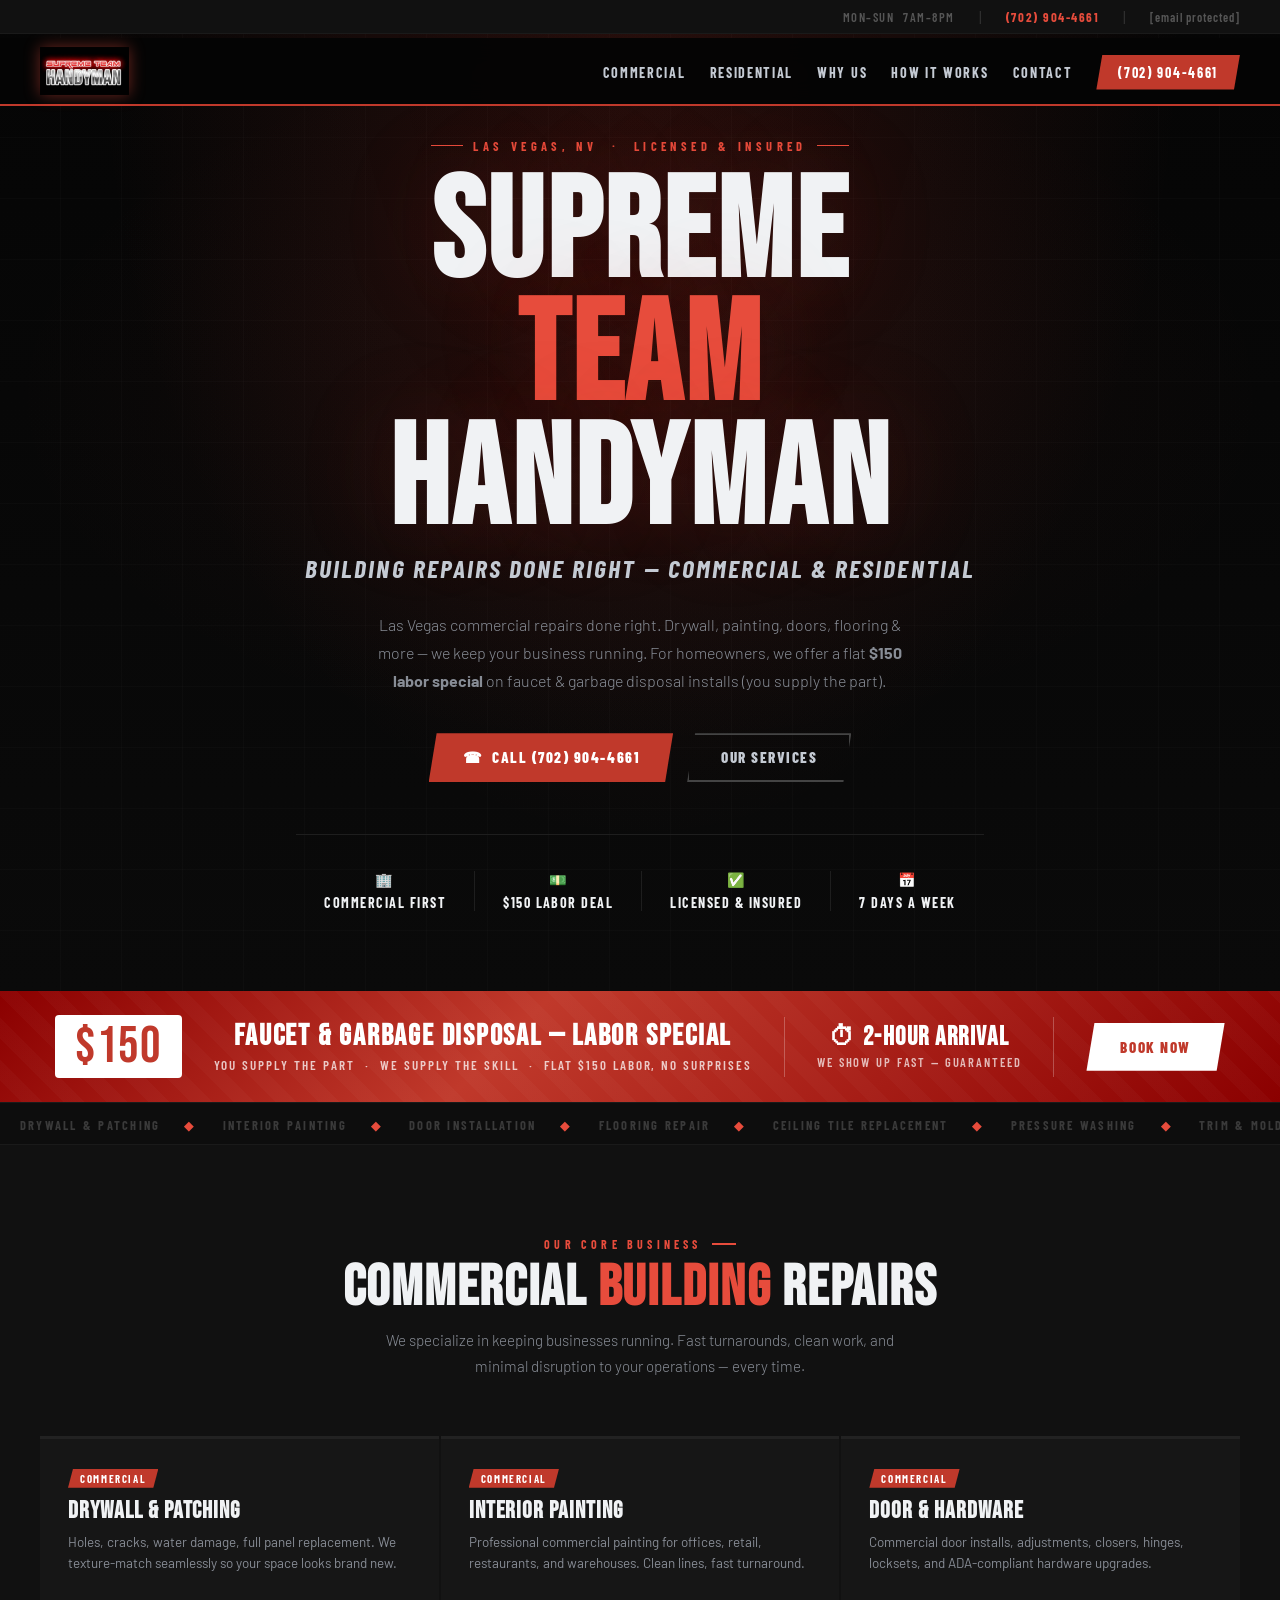
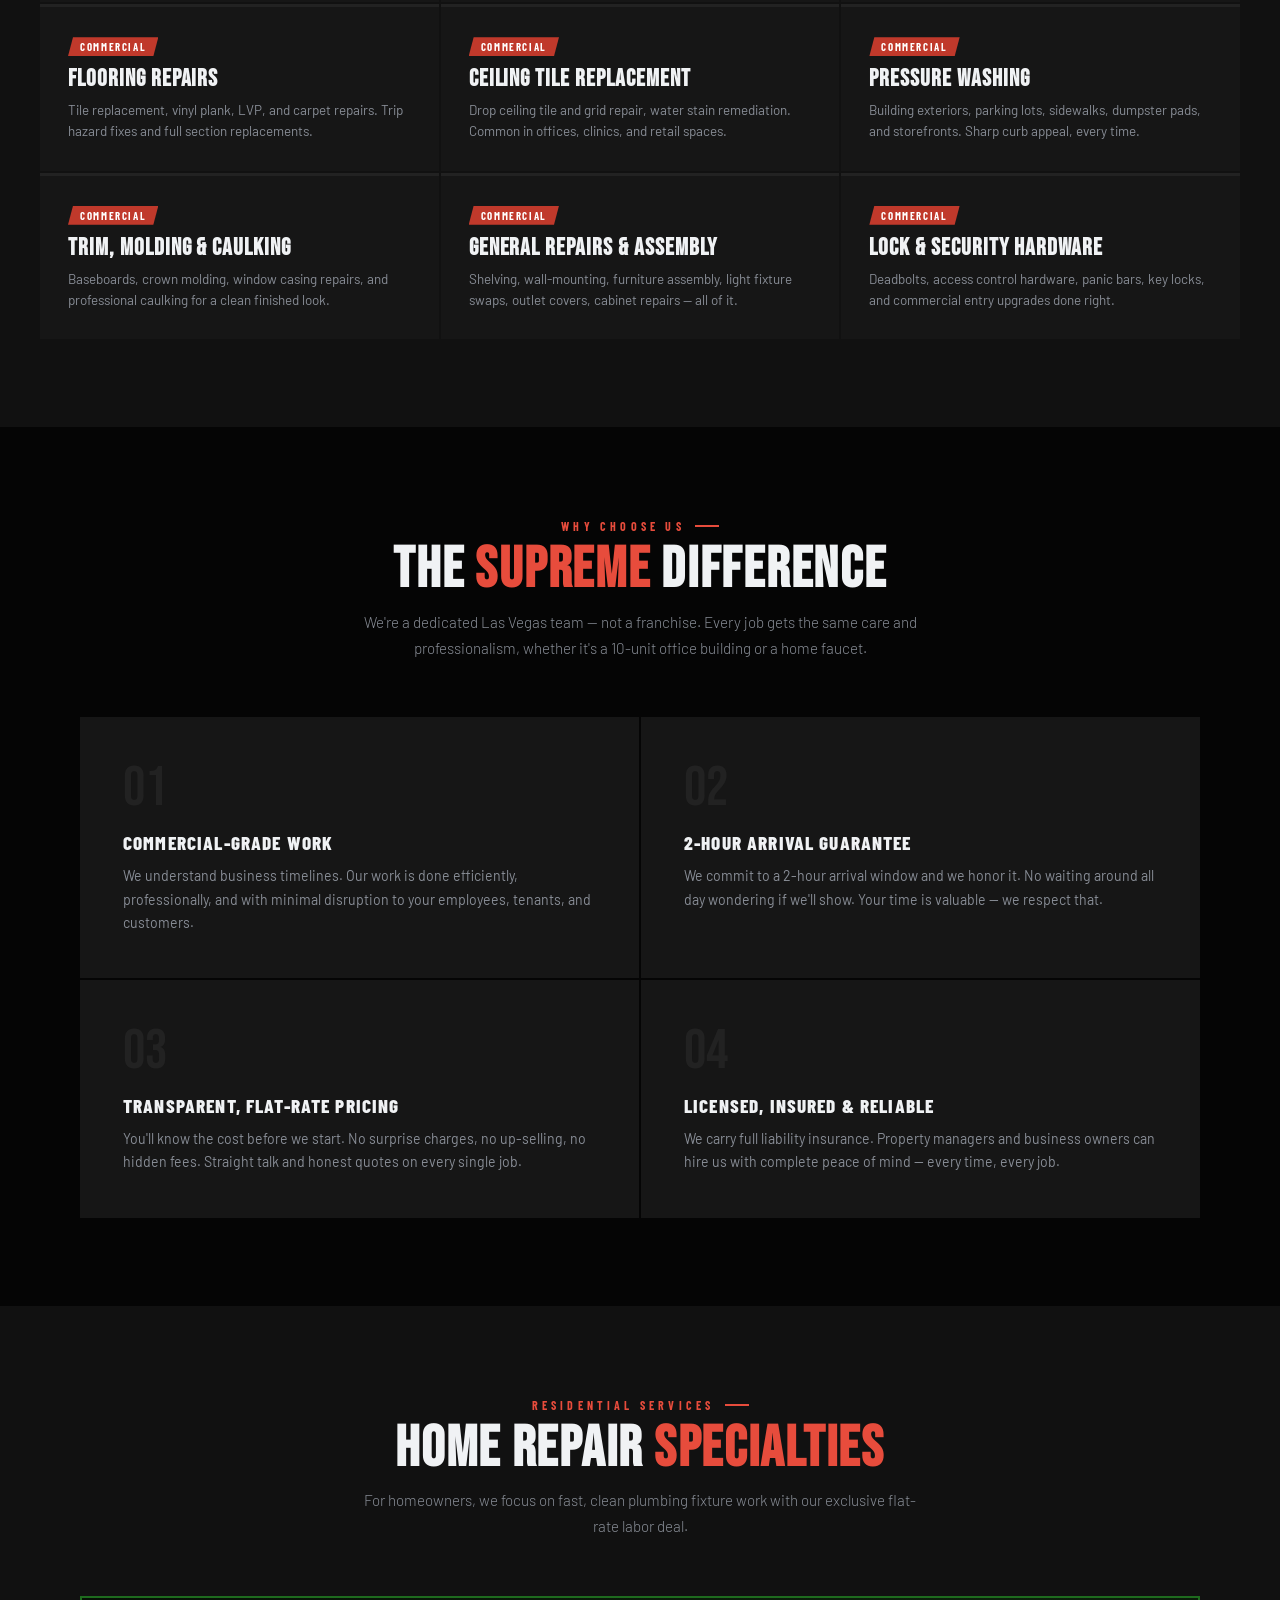
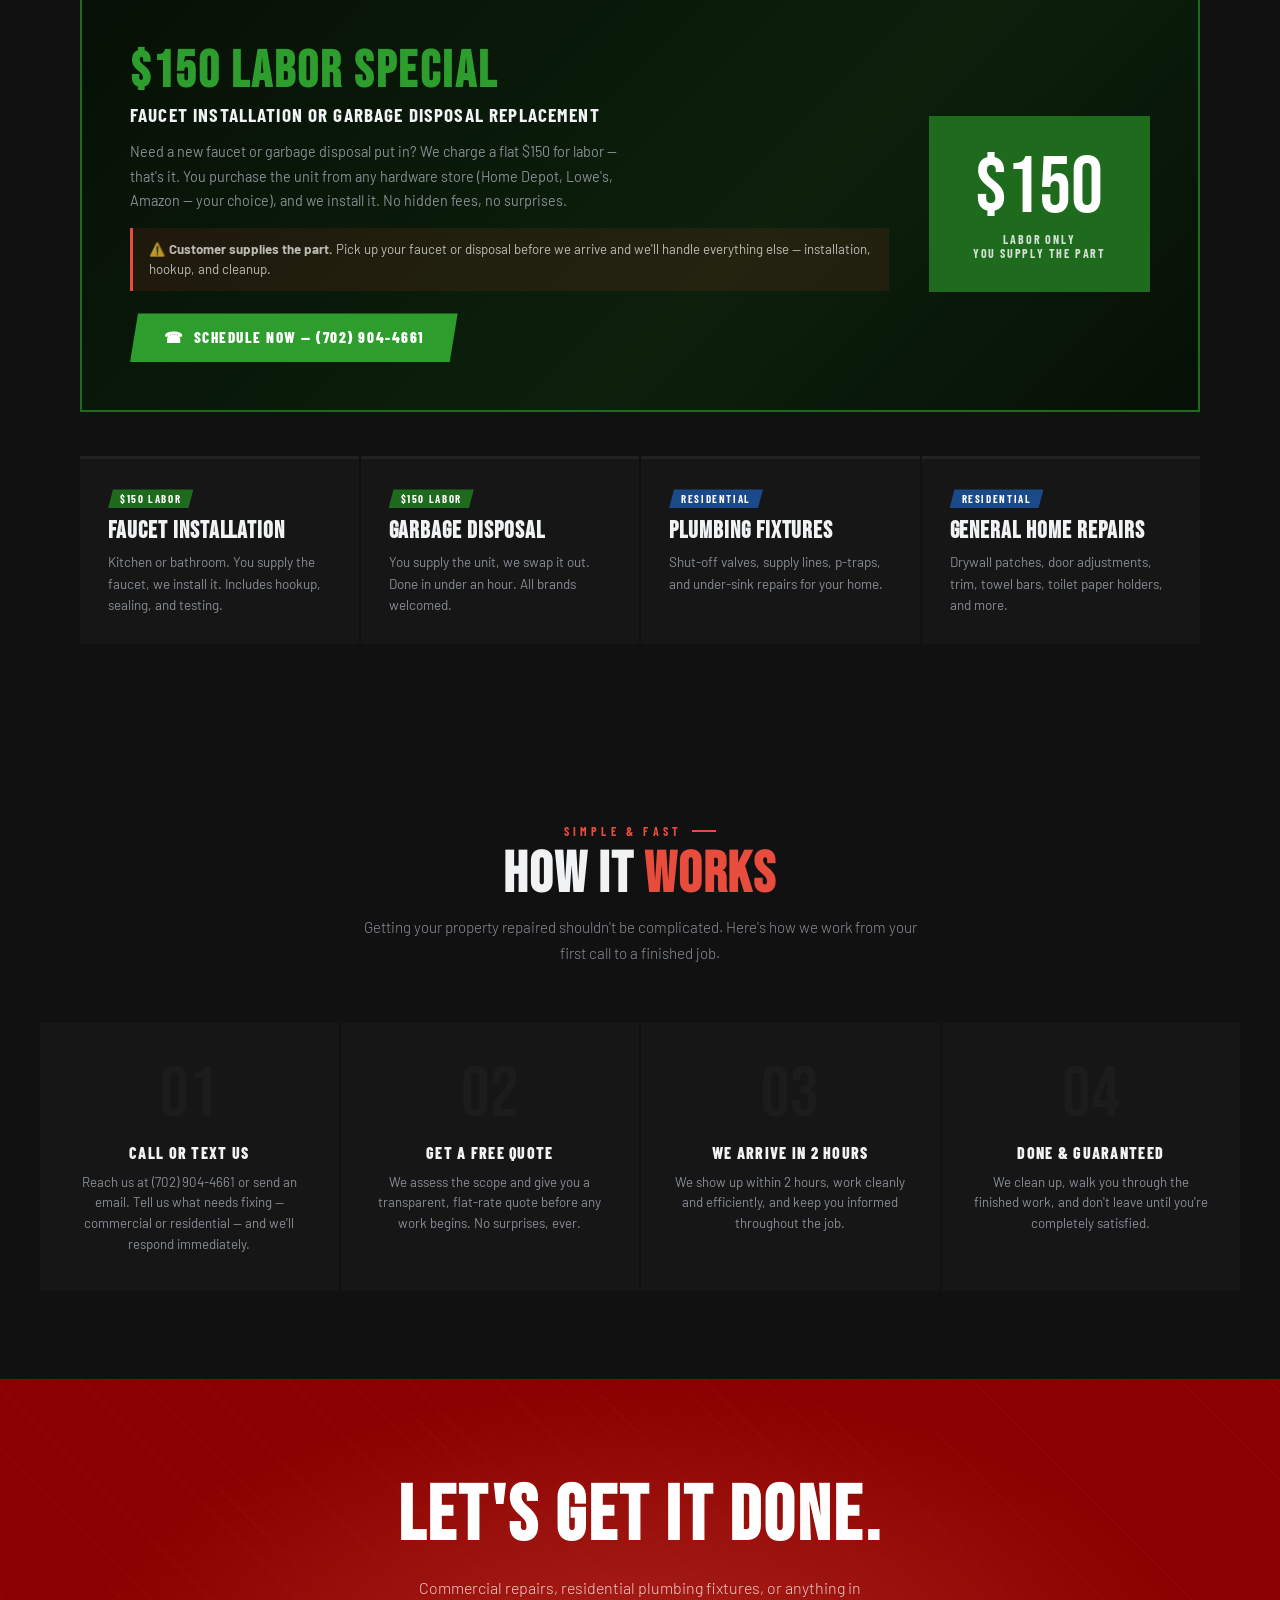
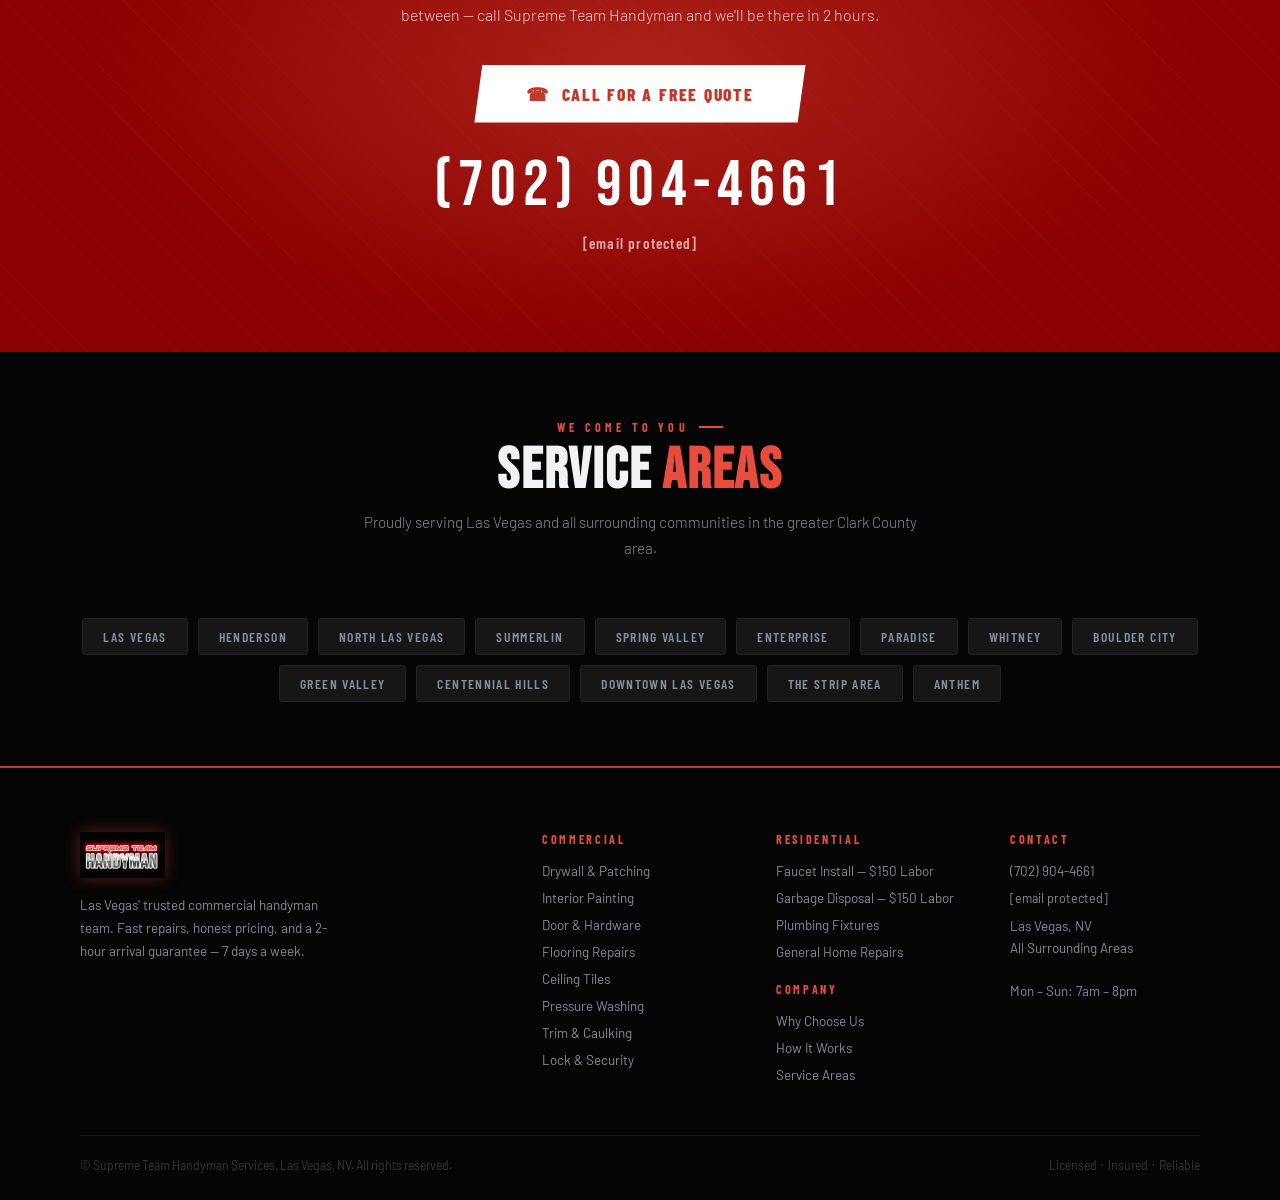
==== index.html @ 13729019 "Update index.html" ====
<!DOCTYPE html>
<html lang="en">
<head>
<meta charset="UTF-8">
<meta name="viewport" content="width=device-width, initial-scale=1.0">
<title>Supreme Team Handyman Services | Las Vegas Commercial & Residential Repairs</title>
<meta name="description" content="Supreme Team Handyman Services — Las Vegas commercial handyman specialists. Drywall, painting, doors, flooring & more. Faucet & garbage disposal installs just $150 labor. 2-hour arrival. Call (702) 904-4661.">
<meta name="keywords" content="handyman Las Vegas, commercial handyman Las Vegas, building repairs Las Vegas, drywall repair Las Vegas, faucet installation Las Vegas, garbage disposal Las Vegas, painting Las Vegas, door repair Las Vegas, handyman Henderson NV, handyman North Las Vegas, commercial property maintenance Las Vegas, office building repairs Las Vegas">
<meta name="author" content="Supreme Team Handyman Services">
<meta name="robots" content="index, follow">
<meta name="geo.region" content="US-NV">
<meta name="geo.placename" content="Las Vegas, Nevada">
<meta name="theme-color" content="#c0392b">
<link rel="canonical" href="https://www.supremeteamhandymanservices.com/">
<link rel="icon" type="image/svg+xml" href="data:image/svg+xml,%3Csvg xmlns='http://www.w3.org/2000/svg' viewBox='0 0 64 64'%3E%3Crect width='64' height='64' rx='10' fill='%23c0392b'/%3E%3Ctext x='32' y='44' font-family='Arial Black' font-weight='900' font-size='32' fill='white' text-anchor='middle'%3EST%3C/text%3E%3C/svg%3E">
<link rel="apple-touch-icon" href="data:image/svg+xml,%3Csvg xmlns='http://www.w3.org/2000/svg' viewBox='0 0 64 64'%3E%3Crect width='64' height='64' rx='10' fill='%23c0392b'/%3E%3Ctext x='32' y='44' font-family='Arial Black' font-weight='900' font-size='32' fill='white' text-anchor='middle'%3EST%3C/text%3E%3C/svg%3E">
<meta property="og:type" content="business.business">
<meta property="og:title" content="Supreme Team Handyman Services — Las Vegas, NV">
<meta property="og:description" content="Las Vegas commercial handyman specialists. Drywall, painting, doors, flooring & more. Faucet & disposal installs $150 labor. 2-hour arrival. (702) 904-4661.">
<meta property="og:locale" content="en_US">
<meta property="og:image" content="https://images.unsplash.com/photo-1504307651254-35680f356dfd?w=1200&q=80">
<script type="application/ld+json">
{"@context":"https://schema.org","@type":"HomeAndConstructionBusiness","name":"Supreme Team Handyman Services","telephone":"(702) 904-4661","email":"supremeteamhandymanservices@gmail.com","address":{"@type":"PostalAddress","addressLocality":"Las Vegas","addressRegion":"NV","addressCountry":"US"},"areaServed":["Las Vegas","Henderson","North Las Vegas","Summerlin","Boulder City","Spring Valley","Enterprise","Paradise"],"priceRange":"$$","description":"Supreme Team Handyman Services provides commercial and residential repairs in Las Vegas, NV. Specializing in commercial building maintenance, drywall, painting, flooring, door installation, and residential faucet and garbage disposal labor.","openingHours":"Mo-Su 07:00-20:00","hasOfferCatalog":{"@type":"OfferCatalog","name":"Handyman Services","itemListElement":[{"@type":"Offer","itemOffered":{"@type":"Service","name":"Commercial Drywall Repair & Patching"}},{"@type":"Offer","itemOffered":{"@type":"Service","name":"Interior & Exterior Painting"}},{"@type":"Offer","itemOffered":{"@type":"Service","name":"Commercial Door Installation & Repair"}},{"@type":"Offer","itemOffered":{"@type":"Service","name":"Commercial Flooring Repair"}},{"@type":"Offer","itemOffered":{"@type":"Service","name":"Ceiling Tile Replacement"}},{"@type":"Offer","itemOffered":{"@type":"Service","name":"Pressure Washing"}},{"@type":"Offer","itemOffered":{"@type":"Service","name":"Faucet Installation — $150 Labor, Customer Supplies Part"}},{"@type":"Offer","itemOffered":{"@type":"Service","name":"Garbage Disposal Replacement — $150 Labor, Customer Supplies Unit"}}]}}
</script>
<link rel="preconnect" href="https://fonts.googleapis.com">
<link href="https://fonts.googleapis.com/css2?family=Bebas+Neue&family=Barlow+Condensed:ital,wght@0,400;0,600;0,700;0,800;1,700&family=Barlow:wght@300;400;500;600&display=swap" rel="stylesheet">
<style>
/* ── RESET & BASE ── */
*,*::before,*::after{margin:0;padding:0;box-sizing:border-box}
html{scroll-behavior:smooth;font-size:16px}
body{font-family:'Barlow',sans-serif;background:#0a0a0a;color:#f0f2f4;overflow-x:hidden;-webkit-font-smoothing:antialiased}
a{text-decoration:none;color:inherit}
img{max-width:100%;display:block}

/* ── TOKENS ── */
:root{
  --red:#c0392b;--red2:#e74c3c;--red3:#8b0000;
  --bg:#0a0a0a;--bg2:#111;--bg3:#050505;--panel:#161616;
  --steel:#888d96;--silver:#c4cad3;--white:#f0f2f4;
  --border:#222;--green:#1e6b1e;--green2:#2d9e2d;
  --max:1200px;--pad:40px;
}

/* ── UTILITY ── */
.container{max-width:var(--max);margin:0 auto;padding:0 var(--pad)}
.text-center{text-align:center}
.label{
  display:inline-flex;align-items:center;gap:10px;
  font-family:'Barlow Condensed',sans-serif;font-weight:700;
  font-size:.75rem;letter-spacing:.35em;text-transform:uppercase;color:var(--red2);
  margin-bottom:10px;
}
.label::before{content:'';display:block;width:24px;height:2px;background:var(--red2);flex-shrink:0}
.title{
  font-family:'Bebas Neue',sans-serif;
  font-size:clamp(2.2rem,4.5vw,4rem);
  letter-spacing:.03em;line-height:.95;color:var(--white);
}
.title span{color:var(--red2)}
.subtitle{
  font-size:.95rem;font-weight:300;color:var(--steel);
  max-width:560px;line-height:1.7;margin-top:12px;
}
section{padding:88px 0}
.tag{
  display:inline-block;padding:3px 12px;
  font-family:'Barlow Condensed',sans-serif;font-weight:700;
  font-size:.68rem;letter-spacing:.15em;text-transform:uppercase;color:#fff;
  clip-path:polygon(5px 0,100% 0,calc(100% - 5px) 100%,0 100%);
  margin-bottom:8px;
}
.tag.comm{background:var(--red)}
.tag.res{background:#1a4a8a}
.tag.deal{background:var(--green)}

/* ── BUTTONS ── */
.btn{
  display:inline-block;
  font-family:'Barlow Condensed',sans-serif;font-weight:800;
  font-size:.95rem;letter-spacing:.1em;text-transform:uppercase;
  padding:15px 34px;
  clip-path:polygon(8px 0,100% 0,calc(100% - 8px) 100%,0 100%);
  transition:background .2s,transform .15s,box-shadow .2s;
  cursor:pointer;border:none;
}
.btn-red{background:var(--red);color:#fff}
.btn-red:hover{background:var(--red2);transform:translateY(-2px)}
.btn-outline{background:transparent;color:var(--silver);box-shadow:inset 0 0 0 2px #444}
.btn-outline:hover{box-shadow:inset 0 0 0 2px var(--red2);color:var(--red2);transform:translateY(-2px)}
.btn-white{background:#fff;color:var(--red)}
.btn-white:hover{background:#f0f0f0;transform:translateY(-2px);box-shadow:0 8px 30px rgba(0,0,0,.35)}
.btn-green{background:var(--green2);color:#fff}
.btn-green:hover{background:#37b637;transform:translateY(-2px)}

/* ── NAV ── */
nav{
  position:fixed;top:38px;left:0;right:0;z-index:999;
  height:68px;
  background:rgba(5,5,5,.97);
  border-bottom:2px solid var(--red);
  backdrop-filter:blur(12px);
  display:flex;align-items:center;justify-content:space-between;
  padding:0 var(--pad);
}
.nav-logo{height:48px;object-fit:contain;filter:drop-shadow(0 0 8px rgba(231,76,60,.45))}
.nav-links{display:flex;gap:24px;list-style:none;align-items:center}
.nav-links a{
  font-family:'Barlow Condensed',sans-serif;font-weight:700;
  font-size:.88rem;letter-spacing:.12em;text-transform:uppercase;
  color:var(--silver);transition:color .2s;
}
.nav-links a:hover{color:var(--red2)}
.nav-cta{
  background:var(--red);color:#fff!important;
  padding:9px 22px;
  clip-path:polygon(6px 0,100% 0,calc(100% - 6px) 100%,0 100%);
  transition:background .2s!important;
}
.nav-cta:hover{background:var(--red2)!important}

/* ── HERO ── */
.hero{
  min-height:100vh;
  display:flex;align-items:center;justify-content:center;
  text-align:center;
  position:relative;overflow:hidden;
  padding:130px 40px 80px;
}
.hero-bg{
  position:absolute;inset:0;z-index:0;
  background:
    radial-gradient(ellipse at 50% 0%,rgba(192,57,43,.18) 0%,transparent 60%),
    repeating-linear-gradient(0deg,transparent,transparent 60px,rgba(255,255,255,.015) 60px,rgba(255,255,255,.015) 61px),
    repeating-linear-gradient(90deg,transparent,transparent 60px,rgba(255,255,255,.015) 60px,rgba(255,255,255,.015) 61px),
    linear-gradient(180deg,#050505 0%,#0a0a0a 100%);
}
.hero-accent{
  position:absolute;inset:0;z-index:0;
  background:radial-gradient(ellipse 900px 500px at 50% 40%,rgba(192,57,43,.07) 0%,transparent 70%);
}
.hero-content{position:relative;z-index:2;max-width:860px;margin:0 auto}
.hero-eyebrow{
  display:inline-flex;align-items:center;gap:10px;
  font-family:'Barlow Condensed',sans-serif;font-weight:700;
  font-size:.78rem;letter-spacing:.35em;text-transform:uppercase;
  color:var(--red2);margin-bottom:20px;
}
.hero-eyebrow::before,.hero-eyebrow::after{content:'';display:block;width:32px;height:1px;background:var(--red2)}
.hero h1{
  font-family:'Bebas Neue',sans-serif;
  font-size:clamp(4.5rem,11vw,9.5rem);
  line-height:.88;letter-spacing:.02em;color:var(--white);
  text-shadow:0 0 100px rgba(192,57,43,.2);
  margin-bottom:8px;
}
.hero h1 .red{color:var(--red2)}
.hero-tagline{
  font-family:'Barlow Condensed',sans-serif;font-style:italic;font-weight:700;
  font-size:clamp(1.1rem,2.5vw,1.6rem);letter-spacing:.08em;
  color:var(--silver);margin-bottom:28px;text-transform:uppercase;
}
.hero-desc{
  font-size:1rem;font-weight:300;color:var(--steel);
  max-width:560px;margin:0 auto 38px;line-height:1.75;
}
.hero-btns{display:flex;gap:14px;justify-content:center;flex-wrap:wrap}
.hero-badges{
  display:flex;gap:0;flex-wrap:wrap;justify-content:center;
  margin-top:52px;border-top:1px solid #1e1e1e;padding-top:36px;
}
.badge{
  display:flex;flex-direction:column;align-items:center;gap:4px;
  padding:0 28px;
  font-family:'Barlow Condensed',sans-serif;font-weight:700;
  font-size:.78rem;letter-spacing:.12em;text-transform:uppercase;color:var(--steel);
}
.badge:not(:last-child){border-right:1px solid #1e1e1e}
.badge-icon{font-size:1.5rem;margin-bottom:2px}
.badge span{color:var(--white);font-size:.88rem}

/* ── DEAL STRIP ── */
.deal-strip{
  background:linear-gradient(135deg,var(--red3) 0%,var(--red) 40%,var(--red3) 100%);
  padding:24px 40px;
  position:relative;overflow:hidden;
}
.deal-strip::before{
  content:'';position:absolute;inset:0;
  background:repeating-linear-gradient(45deg,transparent,transparent 15px,rgba(255,255,255,.025) 15px,rgba(255,255,255,.025) 30px);
}
.deal-inner{
  position:relative;z-index:1;
  max-width:var(--max);margin:0 auto;
  display:flex;align-items:center;justify-content:center;gap:32px;flex-wrap:wrap;
  text-align:center;
}
.deal-price-badge{
  background:#fff;color:var(--red);
  font-family:'Bebas Neue',sans-serif;font-size:3.2rem;
  padding:6px 20px;line-height:1;border-radius:4px;letter-spacing:.03em;
  flex-shrink:0;
}
.deal-words h3{
  font-family:'Bebas Neue',sans-serif;font-size:1.85rem;
  letter-spacing:.06em;color:#fff;line-height:1.05;
}
.deal-words p{
  font-family:'Barlow Condensed',sans-serif;font-weight:600;
  font-size:.82rem;letter-spacing:.15em;text-transform:uppercase;
  color:rgba(255,255,255,.75);margin-top:5px;
}
.deal-divider{width:1px;height:60px;background:rgba(255,255,255,.25);flex-shrink:0}
.deal-eta h4{
  font-family:'Bebas Neue',sans-serif;font-size:1.6rem;
  letter-spacing:.06em;color:#fff;line-height:1;
}
.deal-eta p{
  font-family:'Barlow Condensed',sans-serif;font-weight:600;
  font-size:.78rem;letter-spacing:.15em;text-transform:uppercase;
  color:rgba(255,255,255,.7);margin-top:4px;
}

/* ── TICKER ── */
.ticker{background:#0d0d0d;border-top:1px solid #1a1a1a;border-bottom:1px solid #1a1a1a;padding:11px 0;overflow:hidden}
.ticker-track{display:inline-block;white-space:nowrap;animation:tick 40s linear infinite}
.ticker-track span{
  font-family:'Barlow Condensed',sans-serif;font-weight:700;
  font-size:.78rem;letter-spacing:.18em;text-transform:uppercase;color:#3a3a3a;
  padding:0 20px;
}
.ticker-track span.dot{color:var(--red2);padding:0 4px}
@keyframes tick{from{transform:translateX(0)}to{transform:translateX(-50%)}}

/* ── SECTION HEADER (centered) ── */
.sec-head{text-align:center;margin-bottom:56px}
.sec-head .label{justify-content:center}
.sec-head .label::before{display:none}
.sec-head .label::after{content:'';display:block;width:24px;height:2px;background:var(--red2);flex-shrink:0}
.sec-head .subtitle{margin:12px auto 0}

/* ── SERVICE GRID ── */
.svc-grid{
  display:grid;
  grid-template-columns:repeat(3,1fr);
  gap:2px;
}
.svc-card{
  background:var(--panel);overflow:hidden;
  transition:transform .3s,box-shadow .3s;
  display:flex;flex-direction:column;
  border-top:3px solid #222;
}
.svc-card:hover{transform:translateY(-6px);box-shadow:0 24px 60px rgba(0,0,0,.55);z-index:2;position:relative;border-top-color:var(--red)}
.svc-visual{
  height:200px;display:flex;align-items:center;justify-content:center;
  position:relative;overflow:hidden;flex-shrink:0;
  transition:transform .4s;
}
.svc-card:hover .svc-visual{transform:scale(1.03)}
.svc-icon{font-size:3.5rem;position:relative;z-index:2;filter:drop-shadow(0 4px 12px rgba(0,0,0,.5))}
.svc-body{padding:28px 28px;flex:1}
.svc-body h3{
  font-family:'Bebas Neue',sans-serif;font-size:1.5rem;letter-spacing:.04em;margin-bottom:7px;
}
.svc-body p{font-size:.84rem;color:var(--steel);line-height:1.58}

/* Service visual bg colors */
.v-drywall{background:linear-gradient(135deg,#1a1008 0%,#2a1c0a 50%,#1a1008 100%)}
.v-paint{background:linear-gradient(135deg,#08101a 0%,#0d1e30 50%,#08101a 100%)}
.v-door{background:linear-gradient(135deg,#0a0a10 0%,#16162a 50%,#0a0a10 100%)}
.v-floor{background:linear-gradient(135deg,#0e0a06 0%,#261a0c 50%,#0e0a06 100%)}
.v-ceiling{background:linear-gradient(135deg,#06100e 0%,#0e2420 50%,#06100e 100%)}
.v-pressure{background:linear-gradient(135deg,#060c10 0%,#0c1a24 50%,#060c10 100%)}
.v-trim{background:linear-gradient(135deg,#10080e 0%,#20101e 50%,#10080e 100%)}
.v-general{background:linear-gradient(135deg,#080808 0%,#1c1c1c 50%,#080808 100%)}
.v-lock{background:linear-gradient(135deg,#0a0a06 0%,#1e1e0a 50%,#0a0a06 100%)}
.v-faucet{background:linear-gradient(135deg,#041408 0%,#082610 50%,#041408 100%)}
.v-disposal{background:linear-gradient(135deg,#080e04 0%,#101e08 50%,#080e04 100%)}
.v-plumb{background:linear-gradient(135deg,#060c12 0%,#0c1824 50%,#060c12 100%)}
.v-home{background:linear-gradient(135deg,#100810 0%,#201020 50%,#100810 100%)}

/* Grid accent lines */
.svc-visual::before{
  content:'';position:absolute;inset:0;z-index:1;
  background:repeating-linear-gradient(45deg,transparent,transparent 20px,rgba(255,255,255,.015) 20px,rgba(255,255,255,.015) 21px);
}

/* ── WHY US ── */
.why-section{background:var(--bg3)}
.why-grid{display:grid;grid-template-columns:repeat(2,1fr);gap:2px}
.why-card{
  background:var(--panel);padding:44px 40px;
  border-left:3px solid transparent;transition:border-color .25s,background .25s;
}
.why-card:hover{border-left-color:var(--red);background:#1a1a1a}
.why-num{
  font-family:'Bebas Neue',sans-serif;font-size:3.5rem;
  color:#222;line-height:1;margin-bottom:14px;transition:color .25s;
}
.why-card:hover .why-num{color:var(--red)}
.why-card h3{
  font-family:'Barlow Condensed',sans-serif;font-weight:800;
  font-size:1.2rem;letter-spacing:.06em;text-transform:uppercase;margin-bottom:10px;
}
.why-card p{font-size:.88rem;color:var(--steel);line-height:1.65}

/* ── RESIDENTIAL / DEAL ── */
.res-section{background:var(--bg2)}
.deal-card{
  background:linear-gradient(135deg,#061006 0%,#0c200c 60%,#061006 100%);
  border:2px solid var(--green);
  padding:48px;margin-bottom:44px;
  display:grid;grid-template-columns:1fr auto;gap:40px;align-items:center;
}
.deal-card-left h2{
  font-family:'Bebas Neue',sans-serif;font-size:clamp(2rem,4vw,3.2rem);
  letter-spacing:.05em;color:var(--green2);line-height:1;
}
.deal-card-left h3{
  font-family:'Barlow Condensed',sans-serif;font-weight:700;
  font-size:1.2rem;letter-spacing:.06em;text-transform:uppercase;
  color:var(--white);margin-top:6px;margin-bottom:14px;
}
.deal-card-left p{font-size:.9rem;color:var(--steel);line-height:1.7;max-width:500px}
.deal-note{
  margin-top:14px;padding:12px 16px;
  background:rgba(192,57,43,.12);border-left:3px solid var(--red2);
  font-size:.83rem;color:rgba(255,255,255,.7);line-height:1.5;
}
.deal-card-left .btn{margin-top:22px}
.deal-price-box{
  text-align:center;background:var(--green);padding:32px 44px;flex-shrink:0;
}
.deal-price-box .amount{
  font-family:'Bebas Neue',sans-serif;font-size:5rem;color:#fff;line-height:1;
}
.deal-price-box .note{
  font-family:'Barlow Condensed',sans-serif;font-weight:700;
  font-size:.75rem;letter-spacing:.15em;text-transform:uppercase;
  color:rgba(255,255,255,.8);margin-top:4px;
}
.res-grid{display:grid;grid-template-columns:repeat(2,1fr);gap:2px}
@media(min-width:900px){.res-grid{grid-template-columns:repeat(4,1fr)}}

/* ── PROCESS ── */
.process-section{background:var(--bg2)}
.process-grid{display:grid;grid-template-columns:repeat(4,1fr);gap:2px}
.step{
  background:var(--panel);padding:36px 28px;position:relative;overflow:hidden;
  transition:background .2s;text-align:center;
}
.step:hover{background:#1a1a1a}
.step::after{
  content:'';position:absolute;top:0;left:0;right:0;height:3px;
  background:var(--red);transform:scaleX(0);transform-origin:center;transition:transform .3s;
}
.step:hover::after{transform:scaleX(1)}
.step-num{
  font-family:'Bebas Neue',sans-serif;font-size:4.5rem;color:#1c1c1c;
  line-height:1;margin-bottom:12px;transition:color .2s;
}
.step:hover .step-num{color:var(--red)}
.step h4{
  font-family:'Barlow Condensed',sans-serif;font-weight:800;
  font-size:1rem;letter-spacing:.08em;text-transform:uppercase;margin-bottom:10px;
}
.step p{font-size:.83rem;color:var(--steel);line-height:1.58}

/* ── CTA ── */
.cta-section{
  text-align:center;padding:100px 40px;position:relative;overflow:hidden;
  background:var(--red3);
}
.cta-section::before{
  content:'';position:absolute;inset:0;z-index:0;
  background:
    radial-gradient(ellipse 800px 400px at 50% 50%,rgba(192,57,43,.6) 0%,transparent 70%),
    repeating-linear-gradient(45deg,transparent,transparent 20px,rgba(255,255,255,.02) 20px,rgba(255,255,255,.02) 21px);
}
.cta-section>*{position:relative;z-index:1}
.cta-section h2{
  font-family:'Bebas Neue',sans-serif;
  font-size:clamp(2.8rem,6vw,5.5rem);letter-spacing:.04em;color:#fff;line-height:1;
  margin-bottom:18px;
}
.cta-section p{
  font-size:1rem;color:rgba(255,255,255,.78);font-weight:300;
  max-width:480px;margin:0 auto 36px;line-height:1.7;
}
.cta-phone{
  font-family:'Bebas Neue',sans-serif;font-size:4rem;letter-spacing:.1em;
  color:#fff;margin-top:24px;
}
.cta-phone a{color:inherit}
.cta-email{
  font-family:'Barlow Condensed',sans-serif;font-weight:600;
  font-size:.95rem;letter-spacing:.08em;color:rgba(255,255,255,.65);
  margin-top:10px;
}
.cta-email a{color:inherit;transition:color .2s}
.cta-email a:hover{color:#fff}

/* ── SERVICE AREAS ── */
.areas-section{background:var(--bg3);padding:64px 0}
.areas-flex{display:flex;flex-wrap:wrap;gap:10px;justify-content:center;margin-top:28px}
.area-chip{
  background:var(--panel);border:1px solid #222;
  padding:9px 20px;
  font-family:'Barlow Condensed',sans-serif;font-weight:600;
  font-size:.85rem;letter-spacing:.1em;text-transform:uppercase;color:var(--steel);
  border-radius:3px;transition:border-color .2s,color .2s;
}
.area-chip:hover{border-color:var(--red2);color:var(--red2)}

/* ── FOOTER ── */
footer{background:#050505;border-top:2px solid var(--red);padding:64px 0 28px}
.footer-grid{display:grid;grid-template-columns:2.2fr 1fr 1fr 1fr;gap:44px;margin-bottom:44px}
.foot-logo{height:46px;margin-bottom:16px;filter:drop-shadow(0 0 8px rgba(231,76,60,.35))}
.foot-about{font-size:.84rem;color:var(--steel);line-height:1.72;max-width:260px}
.foot-col h4{
  font-family:'Barlow Condensed',sans-serif;font-weight:700;
  font-size:.76rem;letter-spacing:.22em;text-transform:uppercase;
  color:var(--red2);margin-bottom:14px;
}
.foot-col ul{list-style:none}
.foot-col ul li{margin-bottom:8px}
.foot-col ul li a{font-size:.84rem;color:var(--steel);transition:color .2s}
.foot-col ul li a:hover{color:var(--white)}
.foot-bottom{
  padding-top:22px;border-top:1px solid #181818;
  display:flex;justify-content:space-between;align-items:center;flex-wrap:wrap;gap:8px;
  font-size:.76rem;color:#383838;
}

/* ── RESPONSIVE ── */
@media(max-width:1024px){
  .svc-grid{grid-template-columns:repeat(2,1fr)}
  .footer-grid{grid-template-columns:1fr 1fr}
}
@media(max-width:768px){
  .topbar{display:none!important}
  nav{top:0!important}
  .hero{padding-top:90px!important}

  :root{--pad:20px}
  nav{padding:0 20px}
  .nav-links{display:none}
  .svc-grid{grid-template-columns:1fr}
  .why-grid{grid-template-columns:1fr}
  .process-grid{grid-template-columns:1fr 1fr}
  .deal-card{grid-template-columns:1fr;text-align:center}
  .deal-card-left p{max-width:100%}
  .deal-price-box{padding:24px}
  .footer-grid{grid-template-columns:1fr}
  .deal-strip .deal-inner{flex-direction:column;gap:16px}
  .deal-divider{display:none}
  .badge{padding:0 16px}
  .cta-phone{font-size:2.8rem}
}
@media(max-width:480px){
  .process-grid{grid-template-columns:1fr}
  .hero-badges{gap:0}
  .badge{padding:0 12px;font-size:.7rem}
}
</style>
</head>
<body>

<!-- ════════ NAV ════════ -->
<!-- TOP INFO BAR -->
<div class="topbar" style="background:#111;border-bottom:1px solid #1a1a1a;padding:7px 40px;display:flex;align-items:center;justify-content:flex-end;gap:24px;position:fixed;top:0;left:0;right:0;z-index:1000;">
  <span style="font-family:'Barlow Condensed',sans-serif;font-weight:600;font-size:.78rem;letter-spacing:.12em;text-transform:uppercase;color:#555;">Mon–Sun &nbsp;7am–8pm</span>
  <span style="color:#333">|</span>
  <a href="tel:7029044661" style="font-family:'Barlow Condensed',sans-serif;font-weight:700;font-size:.8rem;letter-spacing:.12em;text-transform:uppercase;color:var(--red2);text-decoration:none;">(702) 904-4661</a>
  <span style="color:#333">|</span>
  <a href="/cdn-cgi/l/email-protection#0d7e787d7f68606879686c60656c636974606c637e687f7b646e687e4d6a606c6461236e6260" style="font-family:'Barlow Condensed',sans-serif;font-weight:600;font-size:.76rem;letter-spacing:.08em;color:#555;text-decoration:none;"><span class="__cf_email__" data-cfemail="ccbfb9bcbea9a1a9b8a9ada1a4ada2a8b5a1ada2bfa9bebaa5afa9bf8caba1ada5a0e2afa3a1">[email&#160;protected]</span></a>
</div>
<nav>
  <img src="[data-uri]" alt="Supreme Team Handyman Services Las Vegas" class="nav-logo">
  <ul class="nav-links">
    <li><a href="#commercial">Commercial</a></li>
    <li><a href="#residential">Residential</a></li>
    <li><a href="#why-us">Why Us</a></li>
    <li><a href="#process">How It Works</a></li>
    <li><a href="#contact">Contact</a></li>
    <li><a href="tel:7029044661" class="nav-cta">(702) 904-4661</a></li>
  </ul>
</nav>

<!-- ════════ HERO ════════ -->
<section class="hero" id="home">
  <div class="hero-bg"></div>
  <div class="hero-accent"></div>
  <div class="hero-content">
    <div class="hero-eyebrow">Las Vegas, NV &nbsp;·&nbsp; Licensed &amp; Insured</div>
    <h1>SUPREME<br><span class="red">TEAM</span><br>HANDYMAN</h1>
    <p class="hero-tagline">Building Repairs Done Right — Commercial &amp; Residential</p>
    <p class="hero-desc">
      Las Vegas commercial repairs done right. Drywall, painting, doors, flooring &amp; more — we keep your business running. For homeowners, we offer a flat <strong>$150 labor special</strong> on faucet &amp; garbage disposal installs (you supply the part).
    </p>
    <div class="hero-btns">
      <a href="tel:7029044661" class="btn btn-red">☎&nbsp; Call (702) 904-4661</a>
      <a href="#commercial" class="btn btn-outline">Our Services</a>
    </div>
    <div class="hero-badges">
      <div class="badge"><span class="badge-icon">🏢</span><span>Commercial First</span></div>
      <div class="badge"><span class="badge-icon">💵</span><span>$150 Labor Deal</span></div>
      <div class="badge"><span class="badge-icon">✅</span><span>Licensed &amp; Insured</span></div>
      <div class="badge"><span class="badge-icon">📅</span><span>7 Days a Week</span></div>
    </div>
  </div>
</section>

<!-- ════════ DEAL STRIP ════════ -->
<div class="deal-strip" id="deal">
  <div class="deal-inner">
    <div class="deal-price-badge">$150</div>
    <div class="deal-words">
      <h3>Faucet &amp; Garbage Disposal — Labor Special</h3>
      <p>You supply the part &nbsp;·&nbsp; We supply the skill &nbsp;·&nbsp; Flat $150 labor, no surprises</p>
    </div>
    <div class="deal-divider"></div>
    <div class="deal-eta">
      <h4>⏱ 2-Hour Arrival</h4>
      <p>We show up fast — guaranteed</p>
    </div>
    <div class="deal-divider"></div>
    <a href="tel:7029044661" class="btn btn-white">Book Now</a>
  </div>
</div>

<!-- ════════ TICKER ════════ -->
<div class="ticker" aria-hidden="true">
  <div class="ticker-track">
    <span>Drywall &amp; Patching</span><span class="dot">◆</span>
    <span>Interior Painting</span><span class="dot">◆</span>
    <span>Door Installation</span><span class="dot">◆</span>
    <span>Flooring Repair</span><span class="dot">◆</span>
    <span>Ceiling Tile Replacement</span><span class="dot">◆</span>
    <span>Pressure Washing</span><span class="dot">◆</span>
    <span>Trim &amp; Molding</span><span class="dot">◆</span>
    <span>Lock &amp; Hardware</span><span class="dot">◆</span>
    <span>Shelving &amp; Assembly</span><span class="dot">◆</span>
    <span>Caulking</span><span class="dot">◆</span>
    <span>Light Fixture Swaps</span><span class="dot">◆</span>
    <span>Faucet Install — $150 Labor</span><span class="dot">◆</span>
    <span>Garbage Disposal — $150 Labor</span><span class="dot">◆</span>
    <span>Drywall &amp; Patching</span><span class="dot">◆</span>
    <span>Interior Painting</span><span class="dot">◆</span>
    <span>Door Installation</span><span class="dot">◆</span>
    <span>Flooring Repair</span><span class="dot">◆</span>
    <span>Ceiling Tile Replacement</span><span class="dot">◆</span>
    <span>Pressure Washing</span><span class="dot">◆</span>
    <span>Trim &amp; Molding</span><span class="dot">◆</span>
    <span>Lock &amp; Hardware</span><span class="dot">◆</span>
    <span>Shelving &amp; Assembly</span><span class="dot">◆</span>
    <span>Caulking</span><span class="dot">◆</span>
    <span>Light Fixture Swaps</span><span class="dot">◆</span>
    <span>Faucet Install — $150 Labor</span><span class="dot">◆</span>
    <span>Garbage Disposal — $150 Labor</span><span class="dot">◆</span>
  </div>
</div>

<!-- ════════ COMMERCIAL SERVICES ════════ -->
<section style="background:var(--bg2);padding:88px 0" id="commercial">
  <div class="container">
    <div class="sec-head">
      <div class="label">Our Core Business</div>
      <h2 class="title">Commercial <span>Building</span> Repairs</h2>
      <p class="subtitle">We specialize in keeping businesses running. Fast turnarounds, clean work, and minimal disruption to your operations — every time.</p>
    </div>
  </div>
  <div class="svc-grid" style="max-width:1200px;margin:0 auto">

    <article class="svc-card">
      <div class="svc-body">
        <div class="tag comm">Commercial</div>
        <h3>Drywall &amp; Patching</h3>
        <p>Holes, cracks, water damage, full panel replacement. We texture-match seamlessly so your space looks brand new.</p>
      </div>
    </article>

    <article class="svc-card">
      <div class="svc-body">
        <div class="tag comm">Commercial</div>
        <h3>Interior Painting</h3>
        <p>Professional commercial painting for offices, retail, restaurants, and warehouses. Clean lines, fast turnaround.</p>
      </div>
    </article>

    <article class="svc-card">
      <div class="svc-body">
        <div class="tag comm">Commercial</div>
        <h3>Door &amp; Hardware</h3>
        <p>Commercial door installs, adjustments, closers, hinges, locksets, and ADA-compliant hardware upgrades.</p>
      </div>
    </article>

    <article class="svc-card">
      <div class="svc-body">
        <div class="tag comm">Commercial</div>
        <h3>Flooring Repairs</h3>
        <p>Tile replacement, vinyl plank, LVP, and carpet repairs. Trip hazard fixes and full section replacements.</p>
      </div>
    </article>

    <article class="svc-card">
      <div class="svc-body">
        <div class="tag comm">Commercial</div>
        <h3>Ceiling Tile Replacement</h3>
        <p>Drop ceiling tile and grid repair, water stain remediation. Common in offices, clinics, and retail spaces.</p>
      </div>
    </article>

    <article class="svc-card">
      <div class="svc-body">
        <div class="tag comm">Commercial</div>
        <h3>Pressure Washing</h3>
        <p>Building exteriors, parking lots, sidewalks, dumpster pads, and storefronts. Sharp curb appeal, every time.</p>
      </div>
    </article>

    <article class="svc-card">
      <div class="svc-body">
        <div class="tag comm">Commercial</div>
        <h3>Trim, Molding &amp; Caulking</h3>
        <p>Baseboards, crown molding, window casing repairs, and professional caulking for a clean finished look.</p>
      </div>
    </article>

    <article class="svc-card">
      <div class="svc-body">
        <div class="tag comm">Commercial</div>
        <h3>General Repairs &amp; Assembly</h3>
        <p>Shelving, wall-mounting, furniture assembly, light fixture swaps, outlet covers, cabinet repairs — all of it.</p>
      </div>
    </article>

    <article class="svc-card">
      <div class="svc-body">
        <div class="tag comm">Commercial</div>
        <h3>Lock &amp; Security Hardware</h3>
        <p>Deadbolts, access control hardware, panic bars, key locks, and commercial entry upgrades done right.</p>
      </div>
    </article>

  </div>
</section>

<!-- ════════ WHY US ════════ -->
<section class="why-section" id="why-us">
  <div class="container">
    <div class="sec-head">
      <div class="label">Why Choose Us</div>
      <h2 class="title">The <span>Supreme</span> Difference</h2>
      <p class="subtitle">We're a dedicated Las Vegas team — not a franchise. Every job gets the same care and professionalism, whether it's a 10-unit office building or a home faucet.</p>
    </div>
    <div class="why-grid">
      <div class="why-card">
        <div class="why-num">01</div>
        <h3>Commercial-Grade Work</h3>
        <p>We understand business timelines. Our work is done efficiently, professionally, and with minimal disruption to your employees, tenants, and customers.</p>
      </div>
      <div class="why-card">
        <div class="why-num">02</div>
        <h3>2-Hour Arrival Guarantee</h3>
        <p>We commit to a 2-hour arrival window and we honor it. No waiting around all day wondering if we'll show. Your time is valuable — we respect that.</p>
      </div>
      <div class="why-card">
        <div class="why-num">03</div>
        <h3>Transparent, Flat-Rate Pricing</h3>
        <p>You'll know the cost before we start. No surprise charges, no up-selling, no hidden fees. Straight talk and honest quotes on every single job.</p>
      </div>
      <div class="why-card">
        <div class="why-num">04</div>
        <h3>Licensed, Insured &amp; Reliable</h3>
        <p>We carry full liability insurance. Property managers and business owners can hire us with complete peace of mind — every time, every job.</p>
      </div>
    </div>
  </div>
</section>

<!-- ════════ RESIDENTIAL ════════ -->
<section class="res-section" id="residential">
  <div class="container">
    <div class="sec-head">
      <div class="label">Residential Services</div>
      <h2 class="title">Home Repair <span>Specialties</span></h2>
      <p class="subtitle">For homeowners, we focus on fast, clean plumbing fixture work with our exclusive flat-rate labor deal.</p>
    </div>

    <!-- DEAL CARD -->
    <div class="deal-card">
      <div class="deal-card-left">
        <h2>$150 LABOR SPECIAL</h2>
        <h3>Faucet Installation or Garbage Disposal Replacement</h3>
        <p>Need a new faucet or garbage disposal put in? We charge a flat $150 for labor — that's it. You purchase the unit from any hardware store (Home Depot, Lowe's, Amazon — your choice), and we install it. No hidden fees, no surprises.</p>
        <div class="deal-note">
          ⚠️ <strong>Customer supplies the part.</strong> Pick up your faucet or disposal before we arrive and we'll handle everything else — installation, hookup, and cleanup.
        </div>
        <a href="tel:7029044661" class="btn btn-green">☎&nbsp; Schedule Now — (702) 904-4661</a>
      </div>
      <div class="deal-price-box">
        <div class="amount">$150</div>
        <div class="note">Labor Only<br>You Supply the Part</div>
      </div>
    </div>

    <!-- RES CARDS -->
    <div class="res-grid">
      <article class="svc-card">
      <div class="svc-body">
          <div class="tag deal">$150 Labor</div>
          <h3>Faucet Installation</h3>
          <p>Kitchen or bathroom. You supply the faucet, we install it. Includes hookup, sealing, and testing.</p>
        </div>
      </article>
      <article class="svc-card">
      <div class="svc-body">
          <div class="tag deal">$150 Labor</div>
          <h3>Garbage Disposal</h3>
          <p>You supply the unit, we swap it out. Done in under an hour. All brands welcomed.</p>
        </div>
      </article>
      <article class="svc-card">
      <div class="svc-body">
          <div class="tag res">Residential</div>
          <h3>Plumbing Fixtures</h3>
          <p>Shut-off valves, supply lines, p-traps, and under-sink repairs for your home.</p>
        </div>
      </article>
      <article class="svc-card">
      <div class="svc-body">
          <div class="tag res">Residential</div>
          <h3>General Home Repairs</h3>
          <p>Drywall patches, door adjustments, trim, towel bars, toilet paper holders, and more.</p>
        </div>
      </article>
    </div>
  </div>
</section>

<!-- ════════ PROCESS ════════ -->
<section class="process-section" id="process">
  <div class="container">
    <div class="sec-head">
      <div class="label">Simple &amp; Fast</div>
      <h2 class="title">How It <span>Works</span></h2>
      <p class="subtitle">Getting your property repaired shouldn't be complicated. Here's how we work from your first call to a finished job.</p>
    </div>
  </div>
  <div class="process-grid" style="max-width:1200px;margin:0 auto">
    <div class="step">
      <div class="step-num">01</div>
      <h4>Call or Text Us</h4>
      <p>Reach us at (702) 904-4661 or send an email. Tell us what needs fixing — commercial or residential — and we'll respond immediately.</p>
    </div>
    <div class="step">
      <div class="step-num">02</div>
      <h4>Get a Free Quote</h4>
      <p>We assess the scope and give you a transparent, flat-rate quote before any work begins. No surprises, ever.</p>
    </div>
    <div class="step">
      <div class="step-num">03</div>
      <h4>We Arrive in 2 Hours</h4>
      <p>We show up within 2 hours, work cleanly and efficiently, and keep you informed throughout the job.</p>
    </div>
    <div class="step">
      <div class="step-num">04</div>
      <h4>Done &amp; Guaranteed</h4>
      <p>We clean up, walk you through the finished work, and don't leave until you're completely satisfied.</p>
    </div>
  </div>
</section>

<!-- ════════ CTA ════════ -->
<section class="cta-section" id="contact">
  <h2>Let's Get It Done.</h2>
  <p>Commercial repairs, residential plumbing fixtures, or anything in between — call Supreme Team Handyman and we'll be there in 2 hours.</p>
  <a href="tel:7029044661" class="btn btn-white" style="font-size:1.1rem;padding:18px 52px">☎&nbsp; Call for a Free Quote</a>
  <div class="cta-phone"><a href="tel:7029044661">(702) 904-4661</a></div>
  <div class="cta-email"><a href="/cdn-cgi/l/email-protection#3241474240575f574657535f5a535c564b5f535c415740445b51574172555f535b5e1c515d5f"><span class="__cf_email__" data-cfemail="97e4e2e7e5f2faf2e3f2f6fafff6f9f3eefaf6f9e4f2e5e1fef4f2e4d7f0faf6fefbb9f4f8fa">[email&#160;protected]</span></a></div>
</section>

<!-- ════════ SERVICE AREAS ════════ -->
<section class="areas-section" id="areas">
  <div class="container">
    <div class="sec-head">
      <div class="label">We Come to You</div>
      <h2 class="title">Service <span>Areas</span></h2>
      <p class="subtitle">Proudly serving Las Vegas and all surrounding communities in the greater Clark County area.</p>
    </div>
    <div class="areas-flex">
      <div class="area-chip">Las Vegas</div>
      <div class="area-chip">Henderson</div>
      <div class="area-chip">North Las Vegas</div>
      <div class="area-chip">Summerlin</div>
      <div class="area-chip">Spring Valley</div>
      <div class="area-chip">Enterprise</div>
      <div class="area-chip">Paradise</div>
      <div class="area-chip">Whitney</div>
      <div class="area-chip">Boulder City</div>
      <div class="area-chip">Green Valley</div>
      <div class="area-chip">Centennial Hills</div>
      <div class="area-chip">Downtown Las Vegas</div>
      <div class="area-chip">The Strip Area</div>
      <div class="area-chip">Anthem</div>
    </div>
  </div>
</section>

<!-- ════════ FOOTER ════════ -->
<footer>
  <div class="container">
    <div class="footer-grid">
      <div>
        <img src="[data-uri]" alt="Supreme Team Handyman Services" class="foot-logo">
        <p class="foot-about">Las Vegas' trusted commercial handyman team. Fast repairs, honest pricing, and a 2-hour arrival guarantee — 7 days a week.</p>
      </div>
      <div class="foot-col">
        <h4>Commercial</h4>
        <ul>
          <li><a href="#commercial">Drywall &amp; Patching</a></li>
          <li><a href="#commercial">Interior Painting</a></li>
          <li><a href="#commercial">Door &amp; Hardware</a></li>
          <li><a href="#commercial">Flooring Repairs</a></li>
          <li><a href="#commercial">Ceiling Tiles</a></li>
          <li><a href="#commercial">Pressure Washing</a></li>
          <li><a href="#commercial">Trim &amp; Caulking</a></li>
          <li><a href="#commercial">Lock &amp; Security</a></li>
        </ul>
      </div>
      <div class="foot-col">
        <h4>Residential</h4>
        <ul>
          <li><a href="#residential">Faucet Install — $150 Labor</a></li>
          <li><a href="#residential">Garbage Disposal — $150 Labor</a></li>
          <li><a href="#residential">Plumbing Fixtures</a></li>
          <li><a href="#residential">General Home Repairs</a></li>
        </ul>
        <h4 style="margin-top:22px">Company</h4>
        <ul>
          <li><a href="#why-us">Why Choose Us</a></li>
          <li><a href="#process">How It Works</a></li>
          <li><a href="#areas">Service Areas</a></li>
        </ul>
      </div>
      <div class="foot-col">
        <h4>Contact</h4>
        <ul>
          <li><a href="tel:7029044661">(702) 904-4661</a></li>
          <li><a href="/cdn-cgi/l/email-protection#0a797f7a786f676f7e6f6b67626b646e73676b64796f787c63696f794a6d676b636624696567" style="font-size:.78rem;word-break:break-word"><span class="__cf_email__" data-cfemail="86f5f3f6f4e3ebe3f2e3e7ebeee7e8e2ffebe7e8f5e3f4f0efe5e3f5c6e1ebe7efeaa8e5e9eb">[email&#160;protected]</span></a></li>
          <li style="color:var(--steel);font-size:.84rem;margin-top:10px;line-height:1.6">Las Vegas, NV<br>All Surrounding Areas<br><br>Mon – Sun: 7am – 8pm</li>
        </ul>
      </div>
    </div>
    <div class="foot-bottom">
      <span>&copy; <span id="yr"></span> Supreme Team Handyman Services, Las Vegas, NV. All rights reserved.</span>
      <span>Licensed &nbsp;·&nbsp; Insured &nbsp;·&nbsp; Reliable</span>
    </div>
  </div>
</footer>

<script data-cfasync="false" src="/cdn-cgi/scripts/5c5dd728/cloudflare-static/email-decode.min.js"></script><script>
// Auto year
document.getElementById('yr').textContent = new Date().getFullYear();

// Smooth scroll
document.querySelectorAll('a[href^="#"]').forEach(function(a){
  a.addEventListener('click',function(e){
    var t=document.querySelector
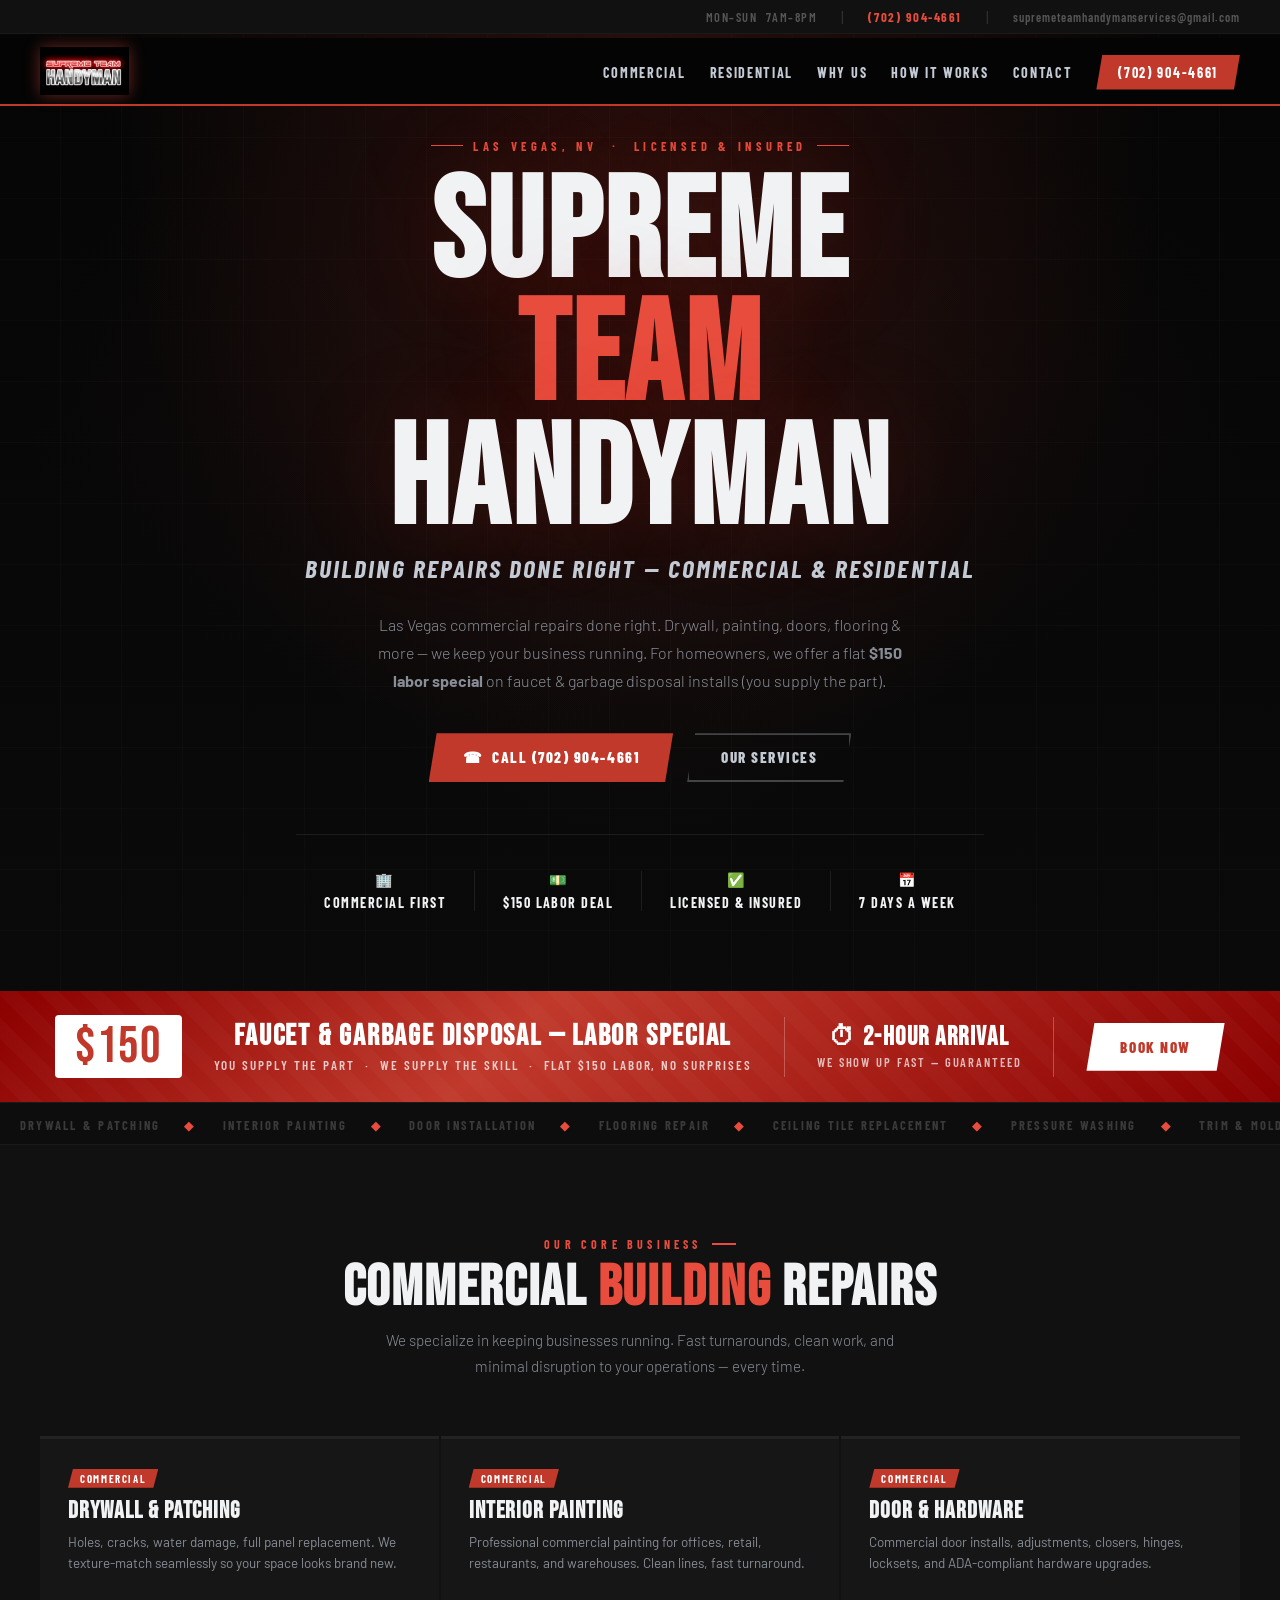
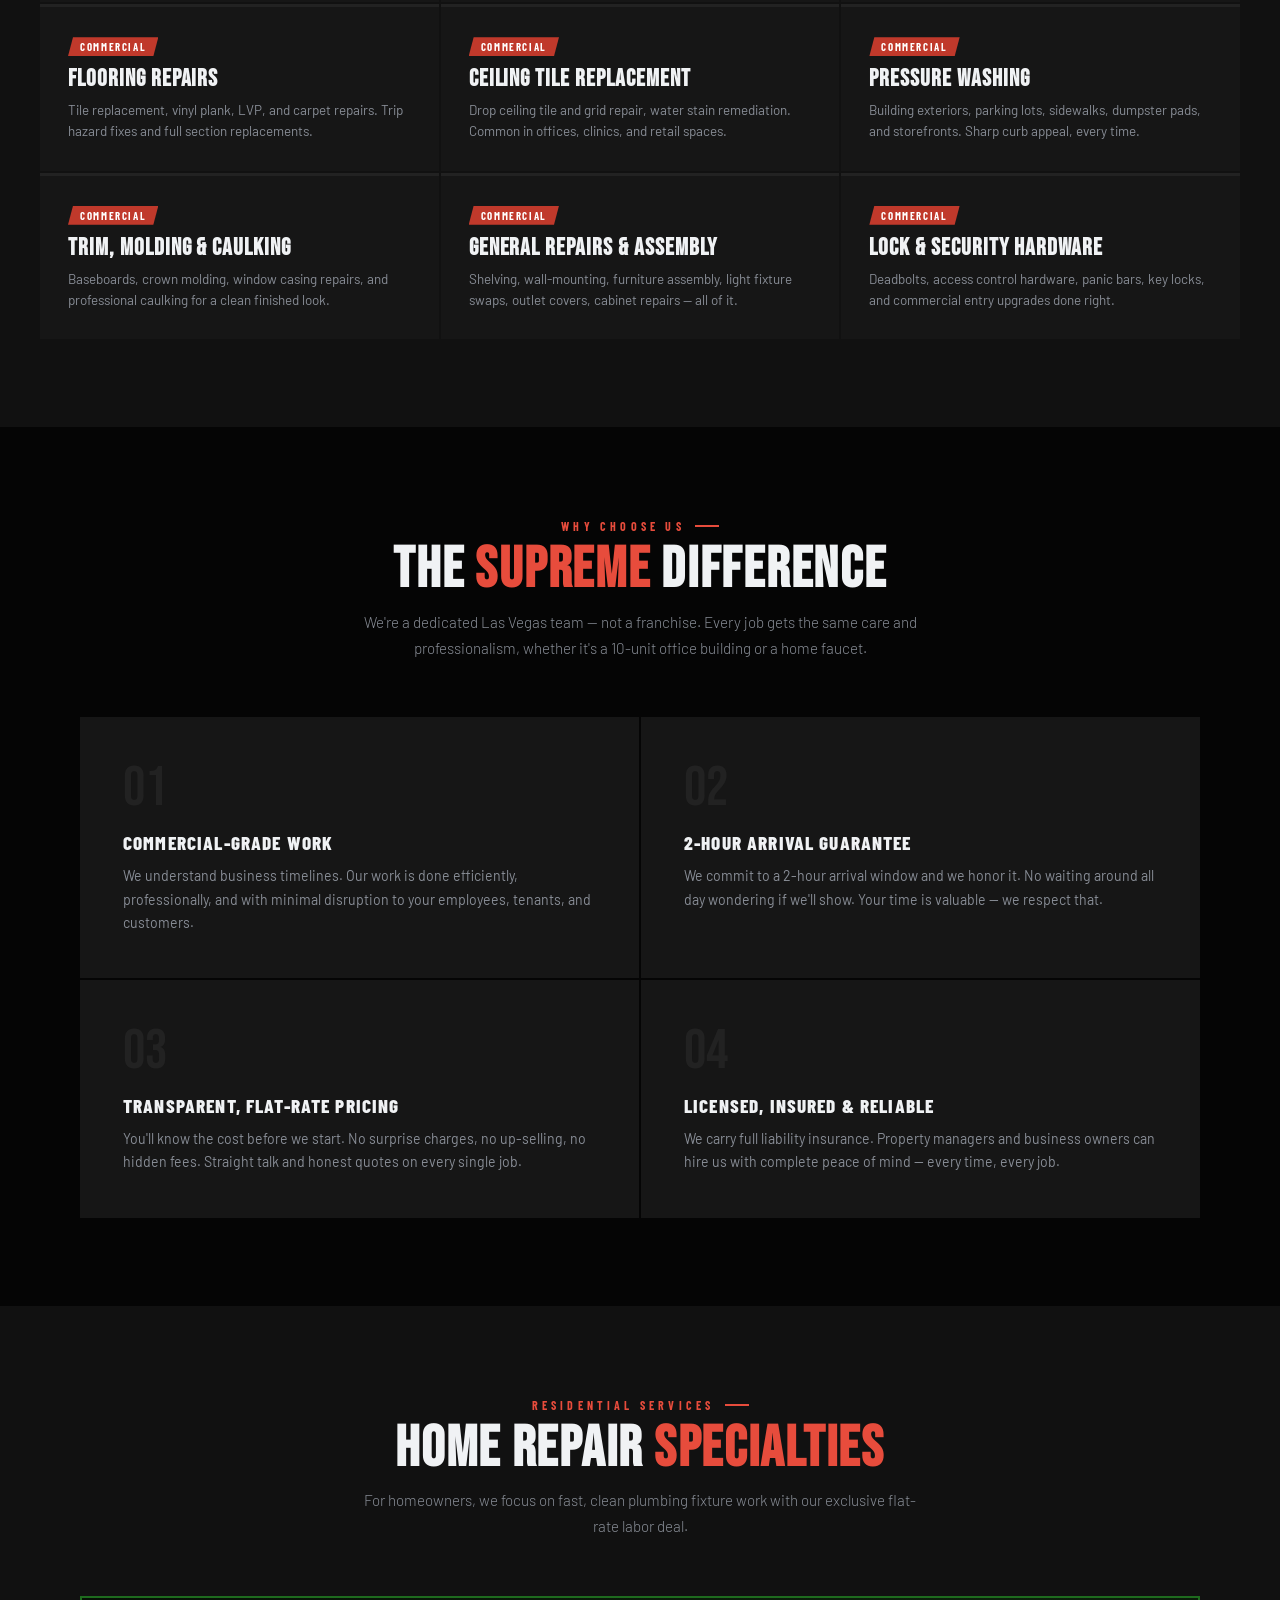
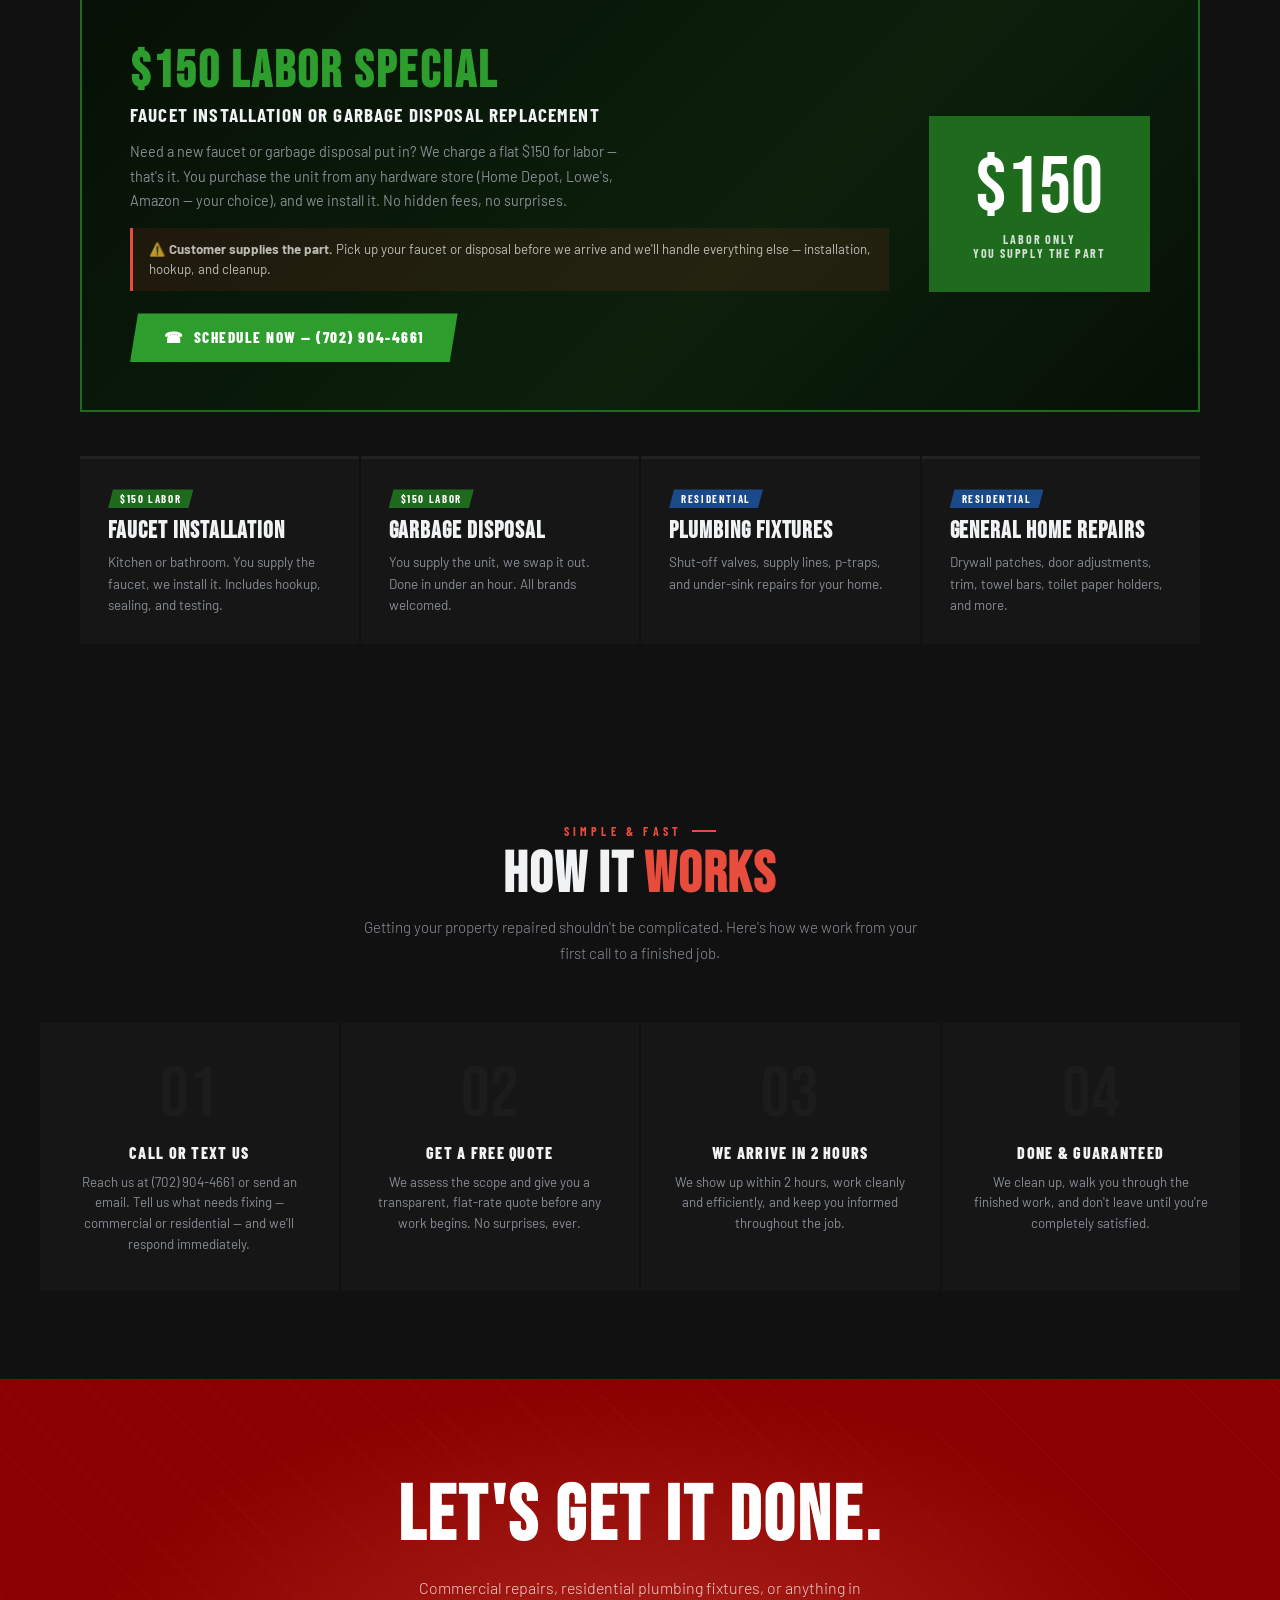
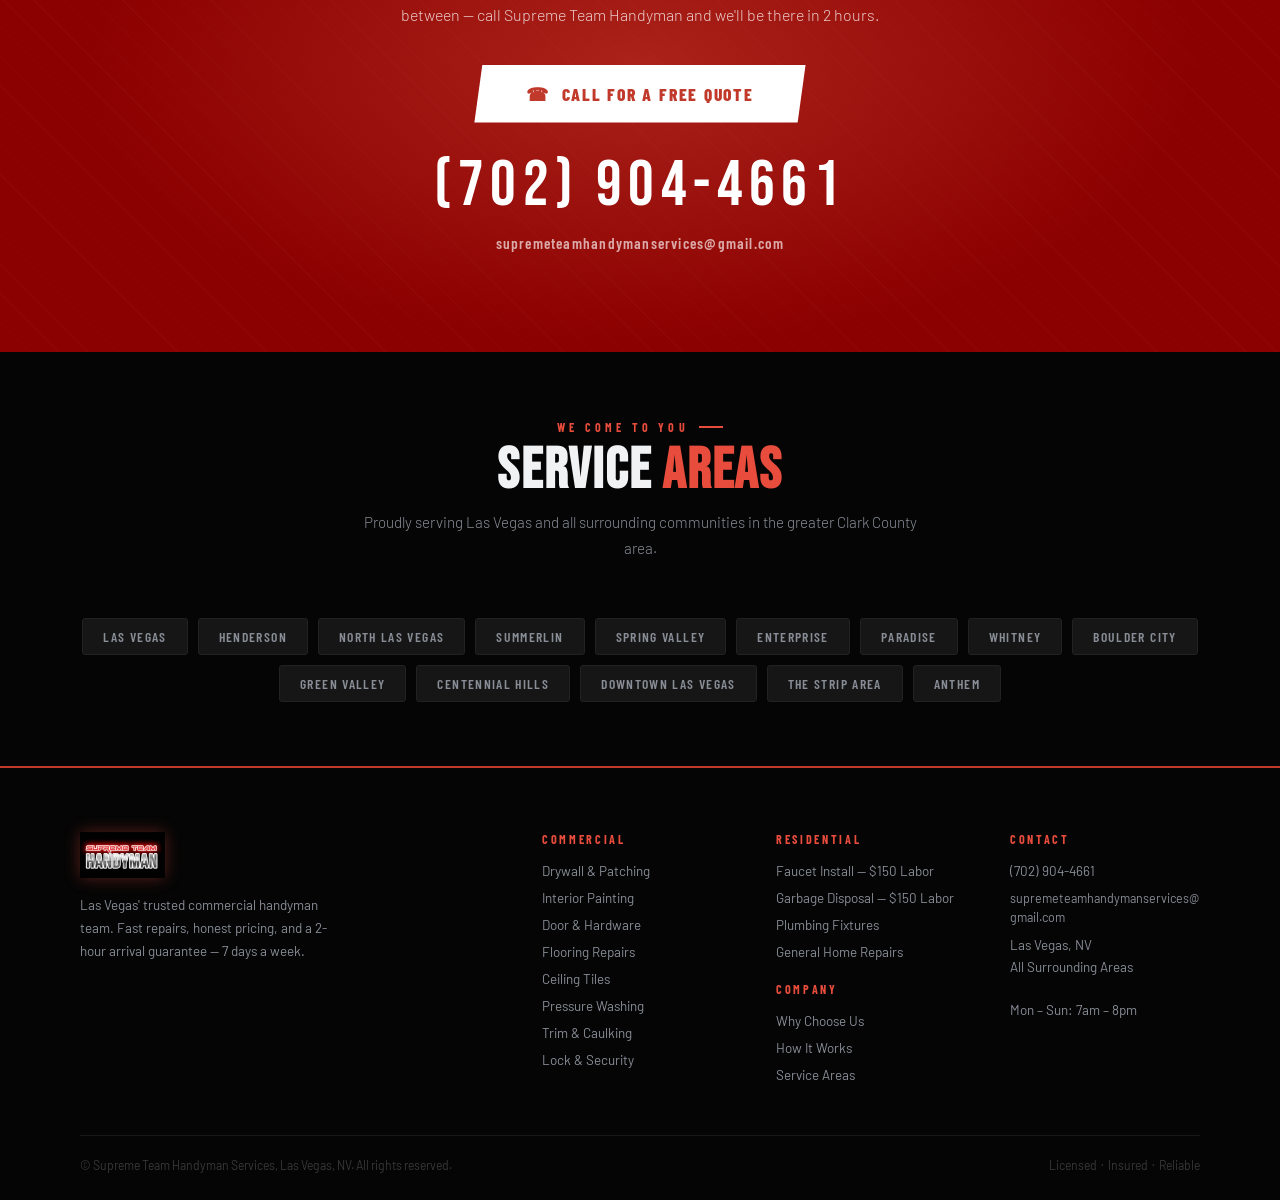
==== commit 78153aea: "Fix favicon to use logo; fix all 3 email-protected links to show real email" ====
--- a/index.html
+++ b/index.html
@@ -12,8 +12,8 @@
 <meta name="geo.placename" content="Las Vegas, Nevada">
 <meta name="theme-color" content="#c0392b">
 <link rel="canonical" href="https://www.supremeteamhandymanservices.com/">
-<link rel="icon" type="image/svg+xml" href="data:image/svg+xml,%3Csvg xmlns='http://www.w3.org/2000/svg' viewBox='0 0 64 64'%3E%3Crect width='64' height='64' rx='10' fill='%23c0392b'/%3E%3Ctext x='32' y='44' font-family='Arial Black' font-weight='900' font-size='32' fill='white' text-anchor='middle'%3EST%3C/text%3E%3C/svg%3E">
-<link rel="apple-touch-icon" href="data:image/svg+xml,%3Csvg xmlns='http://www.w3.org/2000/svg' viewBox='0 0 64 64'%3E%3Crect width='64' height='64' rx='10' fill='%23c0392b'/%3E%3Ctext x='32' y='44' font-family='Arial Black' font-weight='900' font-size='32' fill='white' text-anchor='middle'%3EST%3C/text%3E%3C/svg%3E">
+<link rel="icon" type="image/png" href="[data-uri]">
+<link rel="apple-touch-icon" href="[data-uri]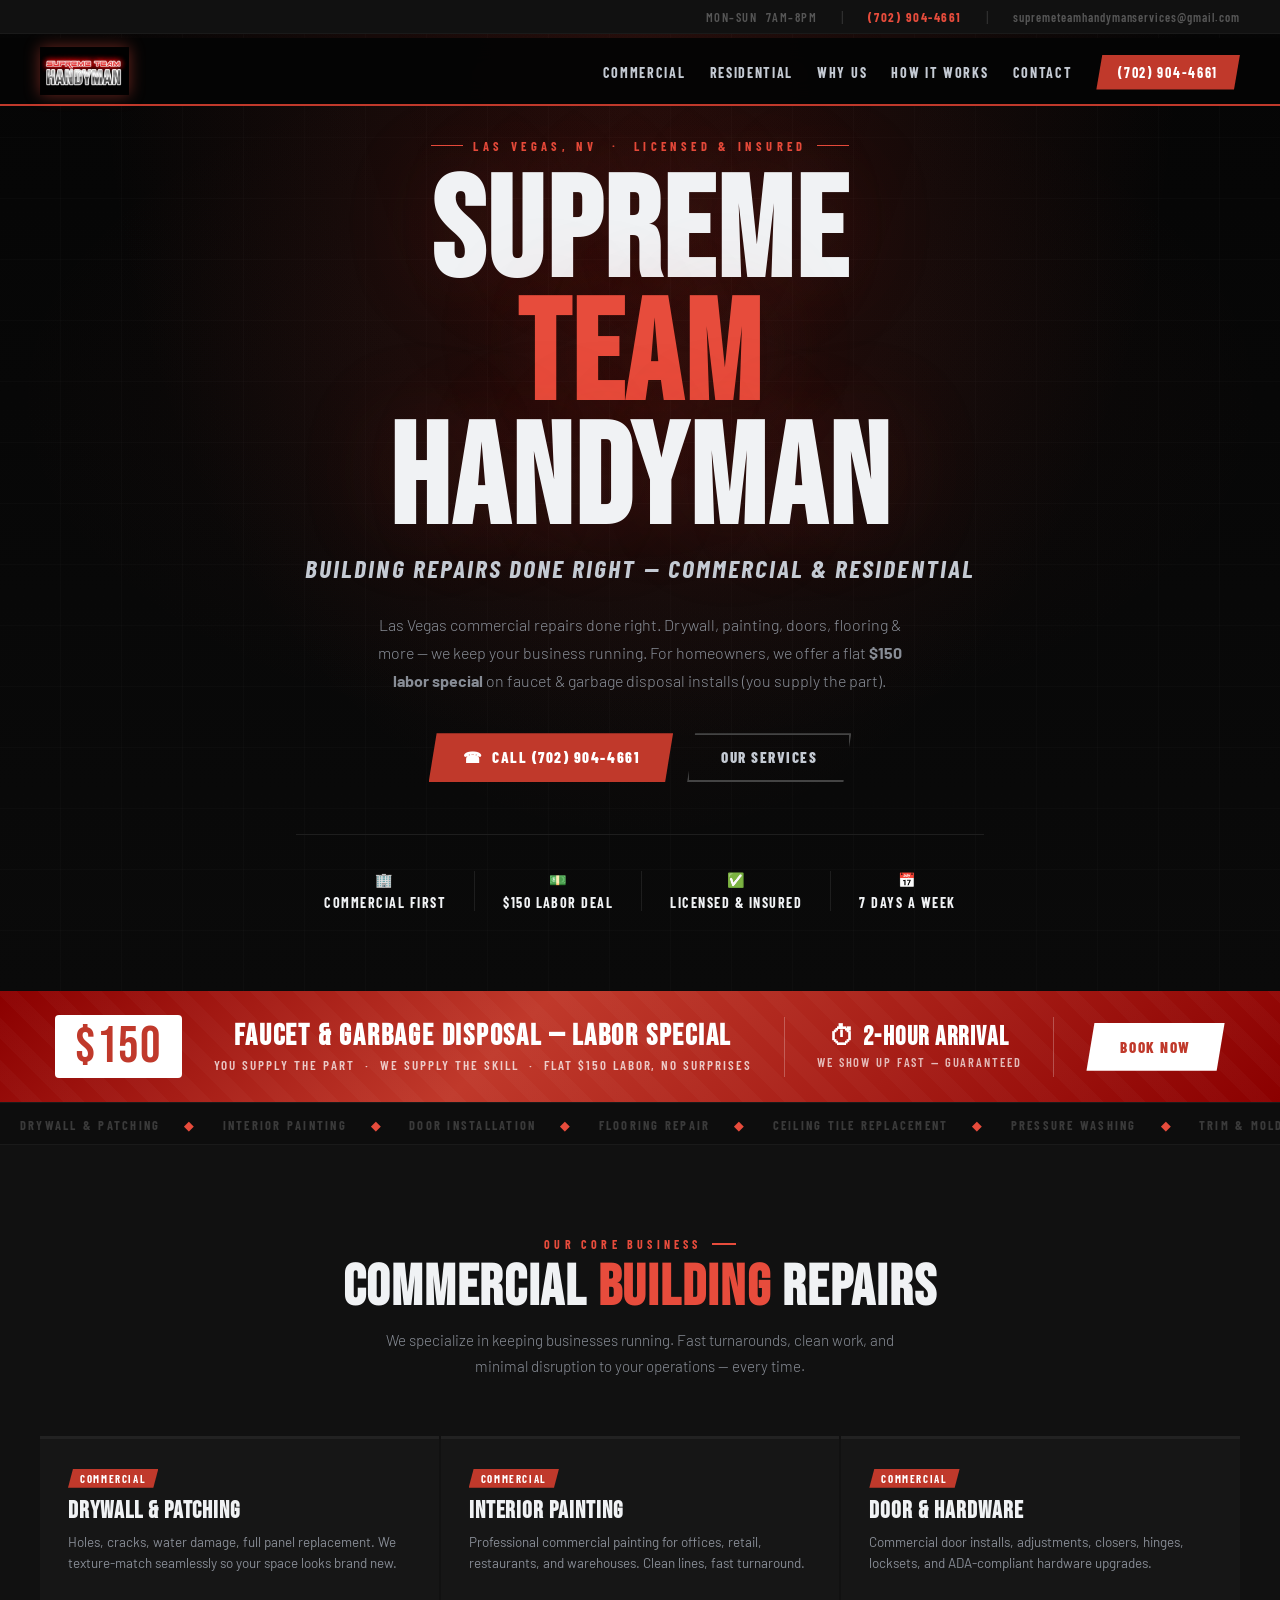
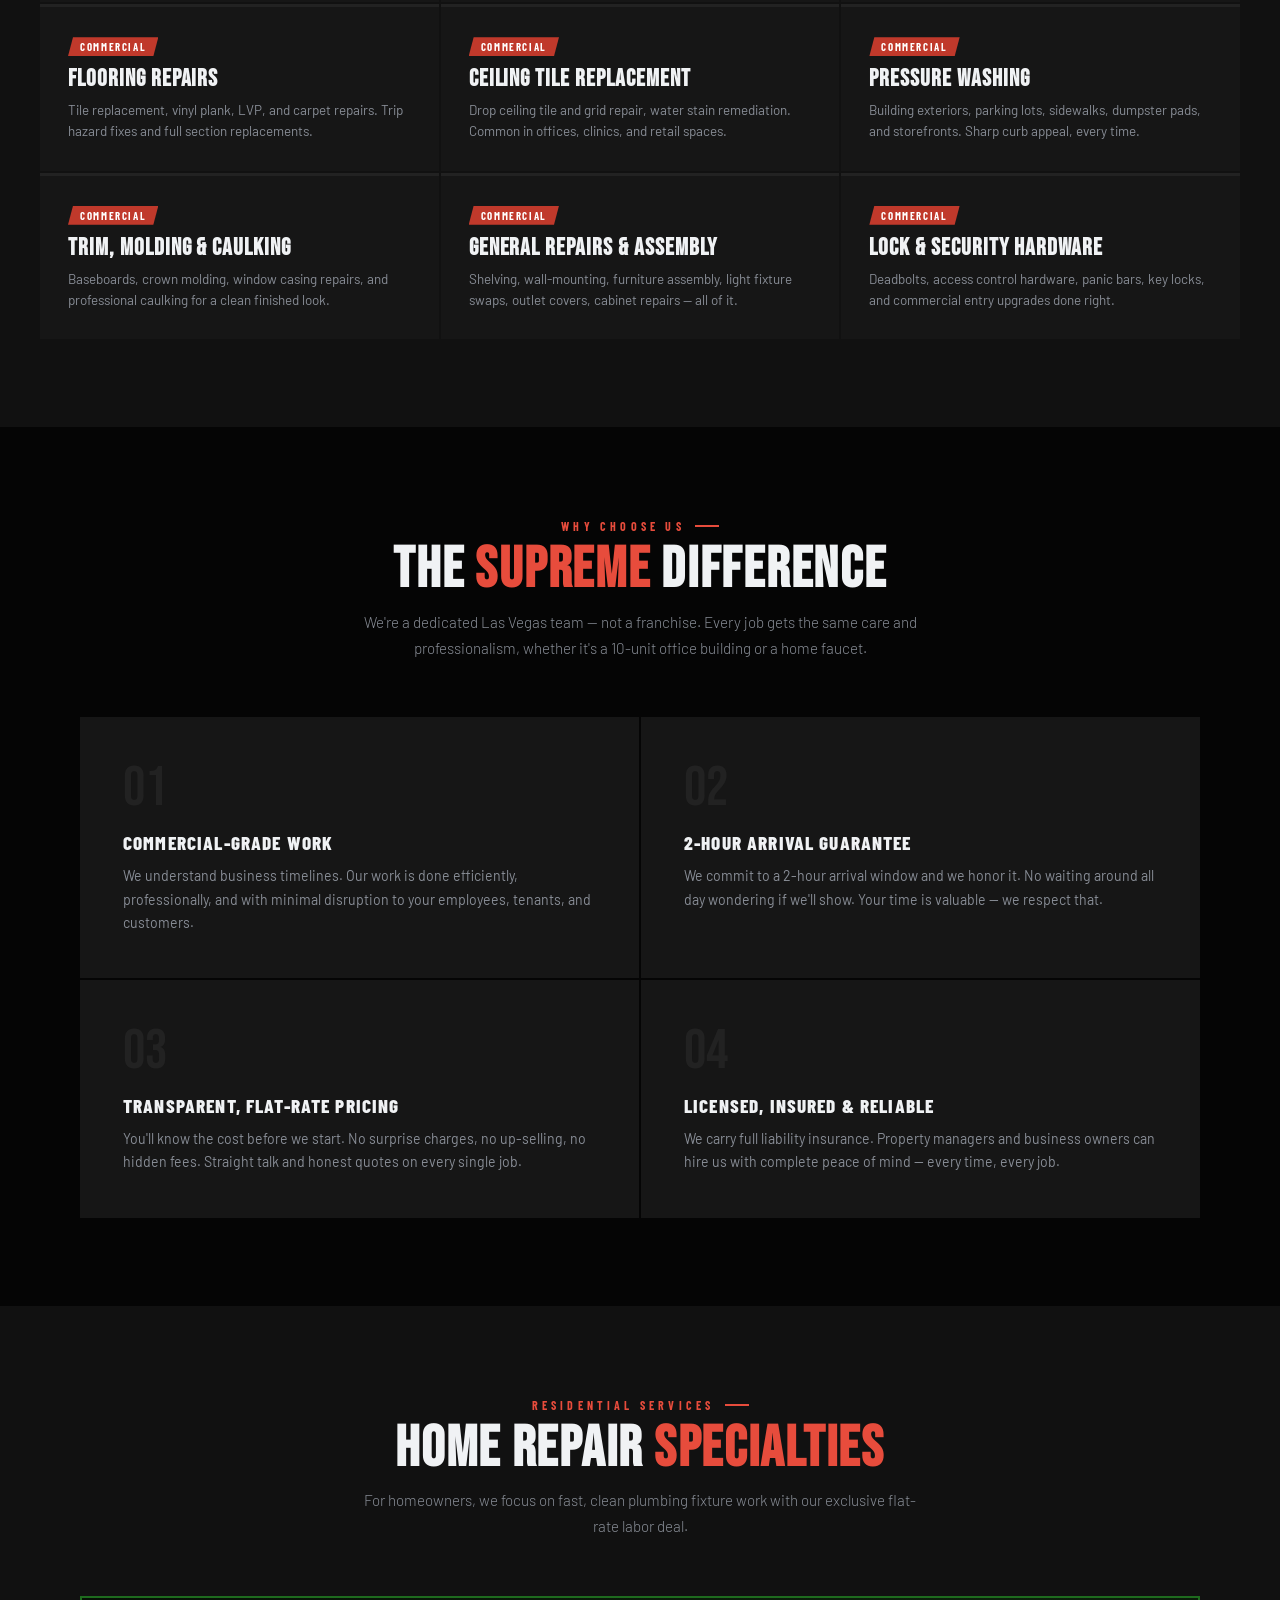
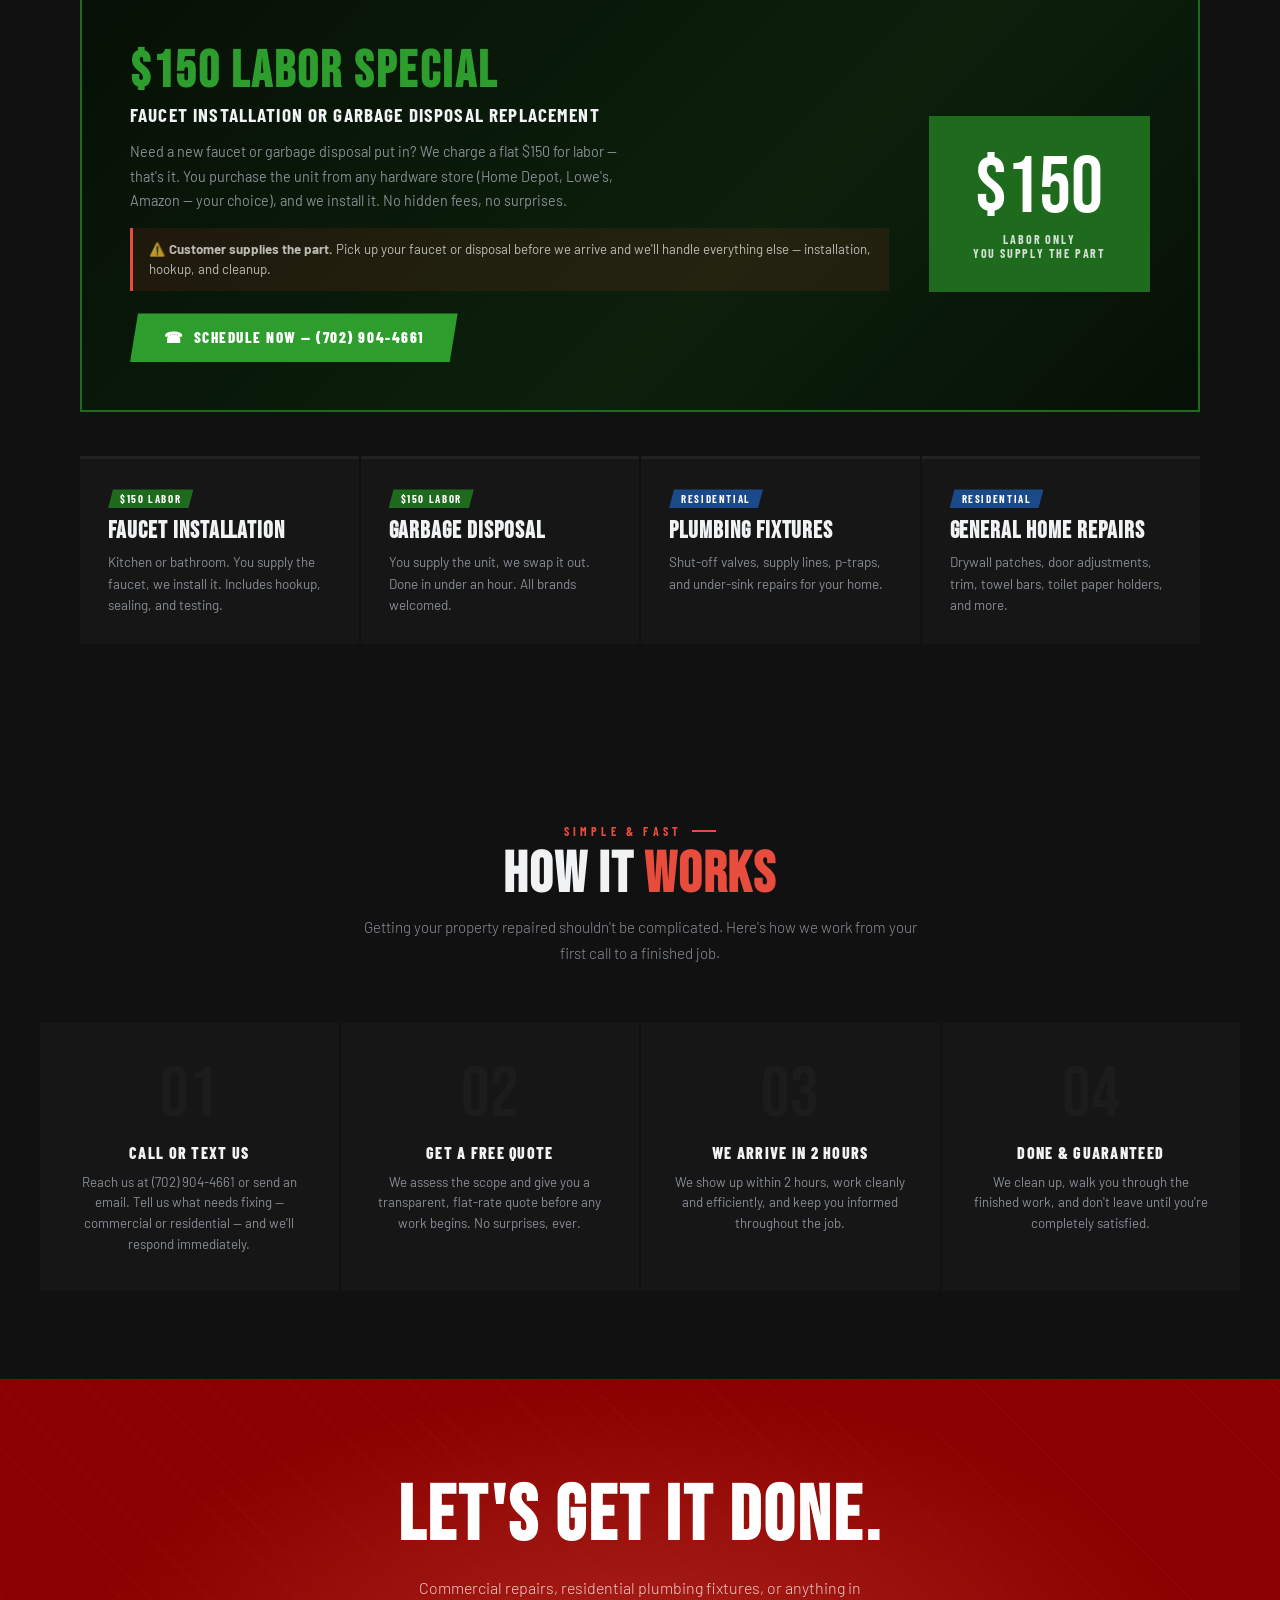
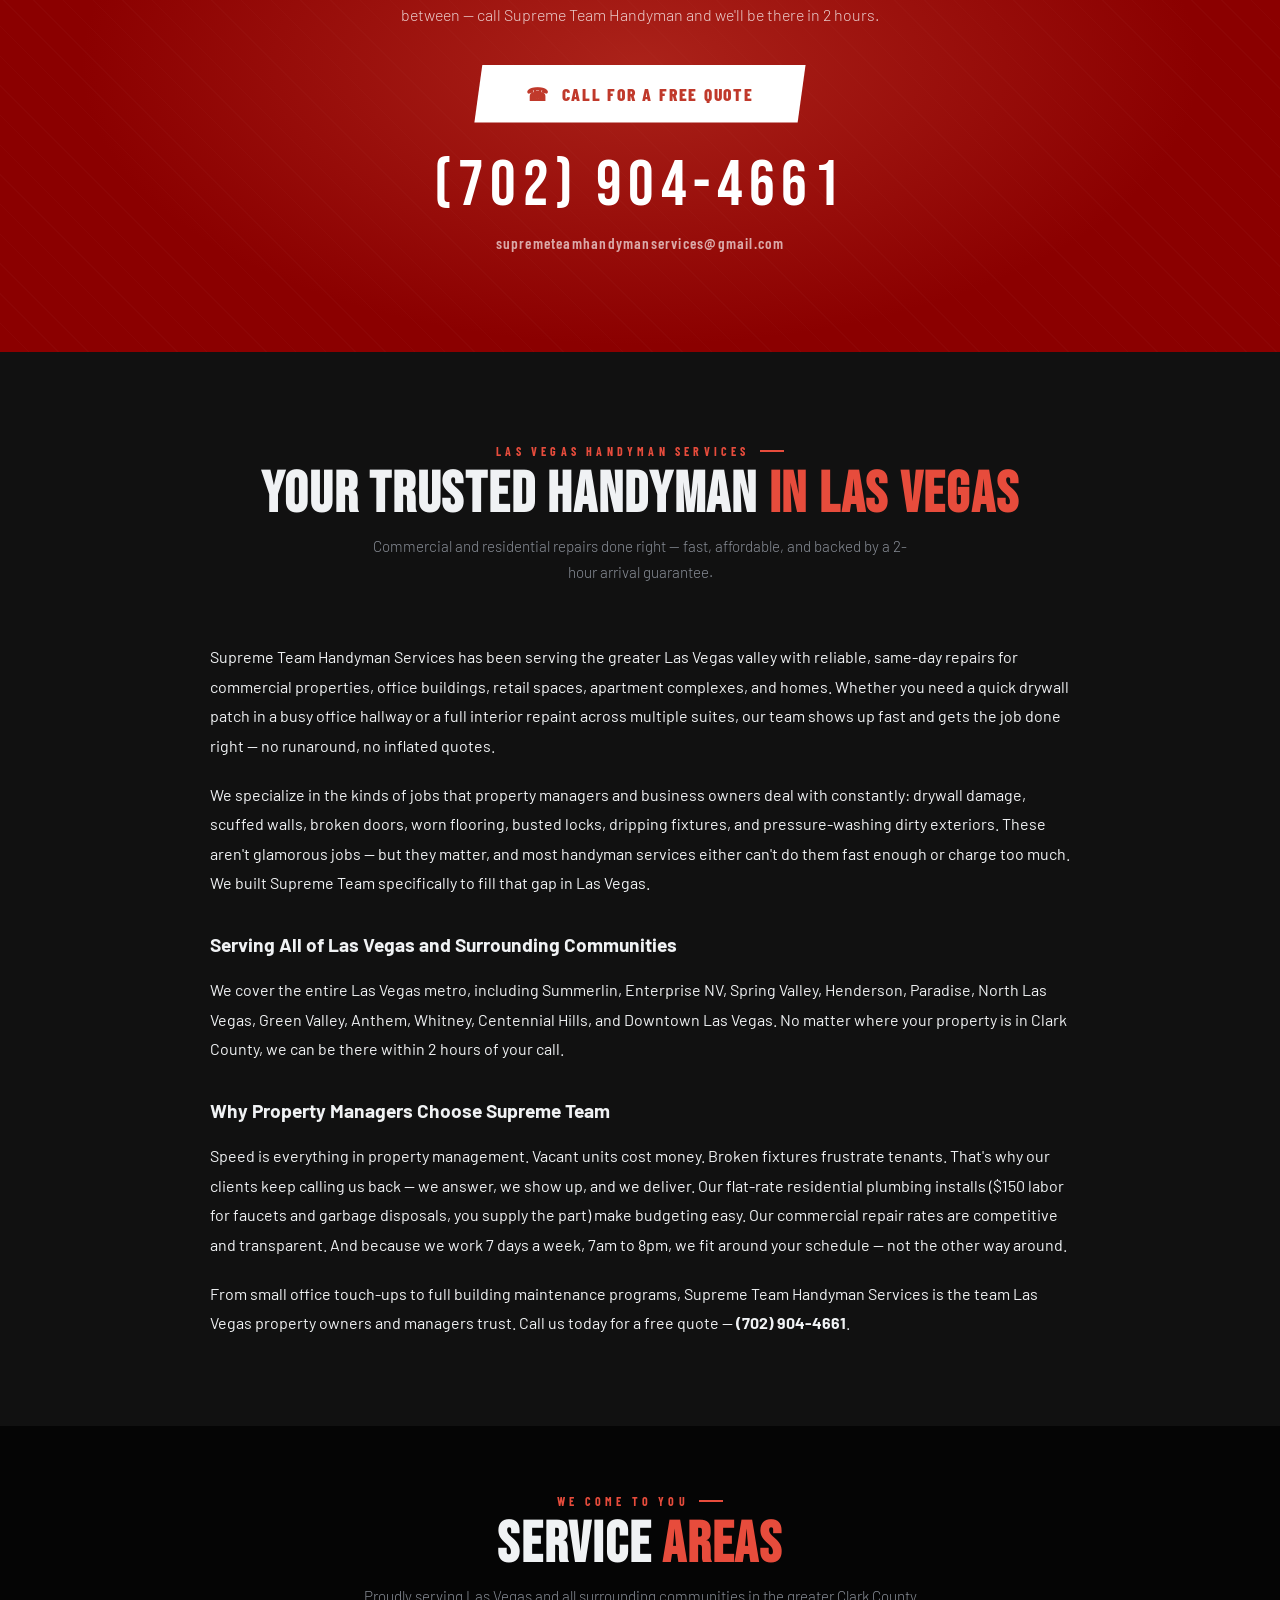
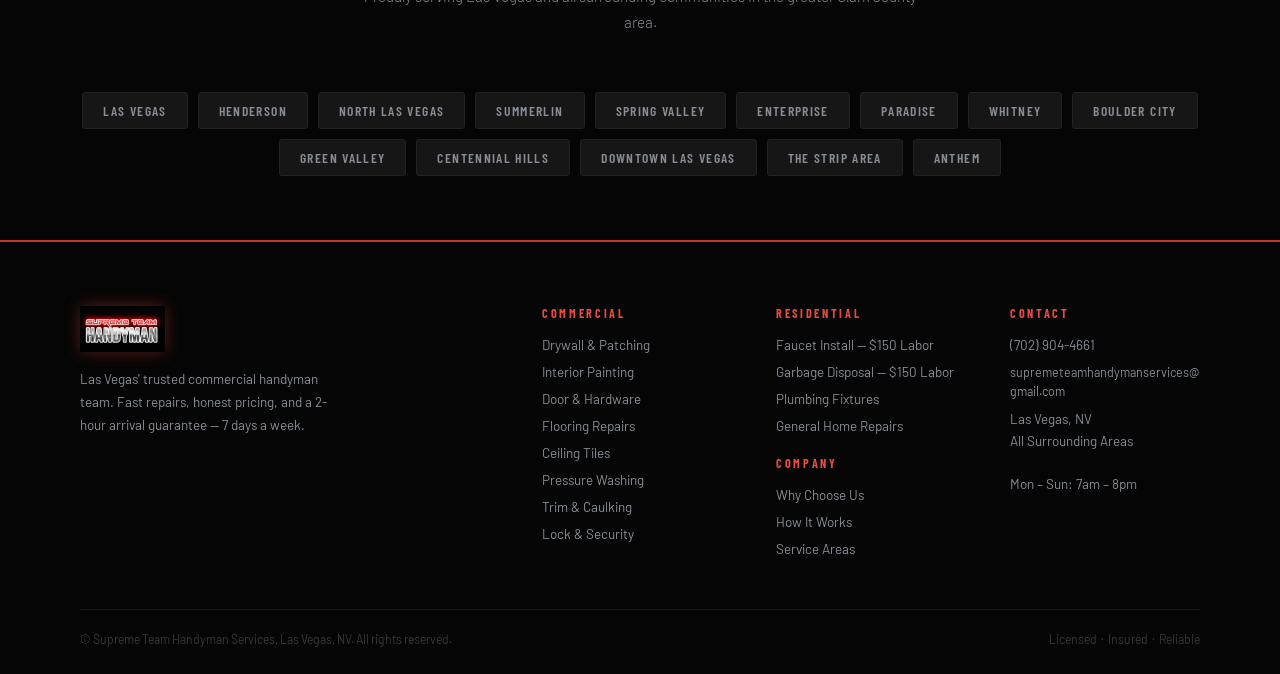
==== commit 32002e1c: "SEO: Add 400-word content section, 4 service area pages, updated sitemap" ====
--- a/index.html
+++ b/index.html
@@ -782,6 +782,27 @@
   <div class="cta-email"><a href="mailto:supremeteamhandymanservices@gmail.com">supremeteamhandymanservices@gmail.com</a></div>
 </section>
 
+
+<!-- ════════ SEO CONTENT SECTION ════════ -->
+<section style="background:var(--bg2);padding:88px 0" id="about-us">
+  <div class="container">
+    <div class="sec-head">
+      <div class="label">Las Vegas Handyman Services</div>
+      <h2 class="title">Your Trusted Handyman <span>in Las Vegas</span></h2>
+      <p class="subtitle">Commercial and residential repairs done right — fast, affordable, and backed by a 2-hour arrival guarantee.</p>
+    </div>
+    <div style="max-width:860px;margin:40px auto 0;font-size:1rem;line-height:1.85;color:var(--text)">
+      <p>Supreme Team Handyman Services has been serving the greater Las Vegas valley with reliable, same-day repairs for commercial properties, office buildings, retail spaces, apartment complexes, and homes. Whether you need a quick drywall patch in a busy office hallway or a full interior repaint across multiple suites, our team shows up fast and gets the job done right — no runaround, no inflated quotes.</p>
+      <p style="margin-top:1.2rem">We specialize in the kinds of jobs that property managers and business owners deal with constantly: drywall damage, scuffed walls, broken doors, worn flooring, busted locks, dripping fixtures, and pressure-washing dirty exteriors. These aren't glamorous jobs — but they matter, and most handyman services either can't do them fast enough or charge too much. We built Supreme Team specifically to fill that gap in Las Vegas.</p>
+      <h3 style="margin-top:1.8rem;font-size:1.2rem;color:var(--accent)">Serving All of Las Vegas and Surrounding Communities</h3>
+      <p style="margin-top:0.8rem">We cover the entire Las Vegas metro, including <a href="/summerlin-handyman" style="color:var(--accent)">Summerlin</a>, <a href="/enterprise-nv-handyman" style="color:var(--accent)">Enterprise NV</a>, <a href="/spring-valley-handyman" style="color:var(--accent)">Spring Valley</a>, <a href="/henderson-handyman" style="color:var(--accent)">Henderson</a>, Paradise, North Las Vegas, Green Valley, Anthem, Whitney, Centennial Hills, and Downtown Las Vegas. No matter where your property is in Clark County, we can be there within 2 hours of your call.</p>
+      <h3 style="margin-top:1.8rem;font-size:1.2rem;color:var(--accent)">Why Property Managers Choose Supreme Team</h3>
+      <p style="margin-top:0.8rem">Speed is everything in property management. Vacant units cost money. Broken fixtures frustrate tenants. That's why our clients keep calling us back — we answer, we show up, and we deliver. Our flat-rate residential plumbing installs ($150 labor for faucets and garbage disposals, you supply the part) make budgeting easy. Our commercial repair rates are competitive and transparent. And because we work 7 days a week, 7am to 8pm, we fit around your schedule — not the other way around.</p>
+      <p style="margin-top:1.2rem">From small office touch-ups to full building maintenance programs, Supreme Team Handyman Services is the team Las Vegas property owners and managers trust. Call us today for a free quote — <a href="tel:7029044661" style="color:var(--accent);font-weight:700">(702) 904-4661</a>.</p>
+    </div>
+  </div>
+</section>
+
 <!-- ════════ SERVICE AREAS ════════ -->
 <section class="areas-section" id="areas">
   <div class="container">
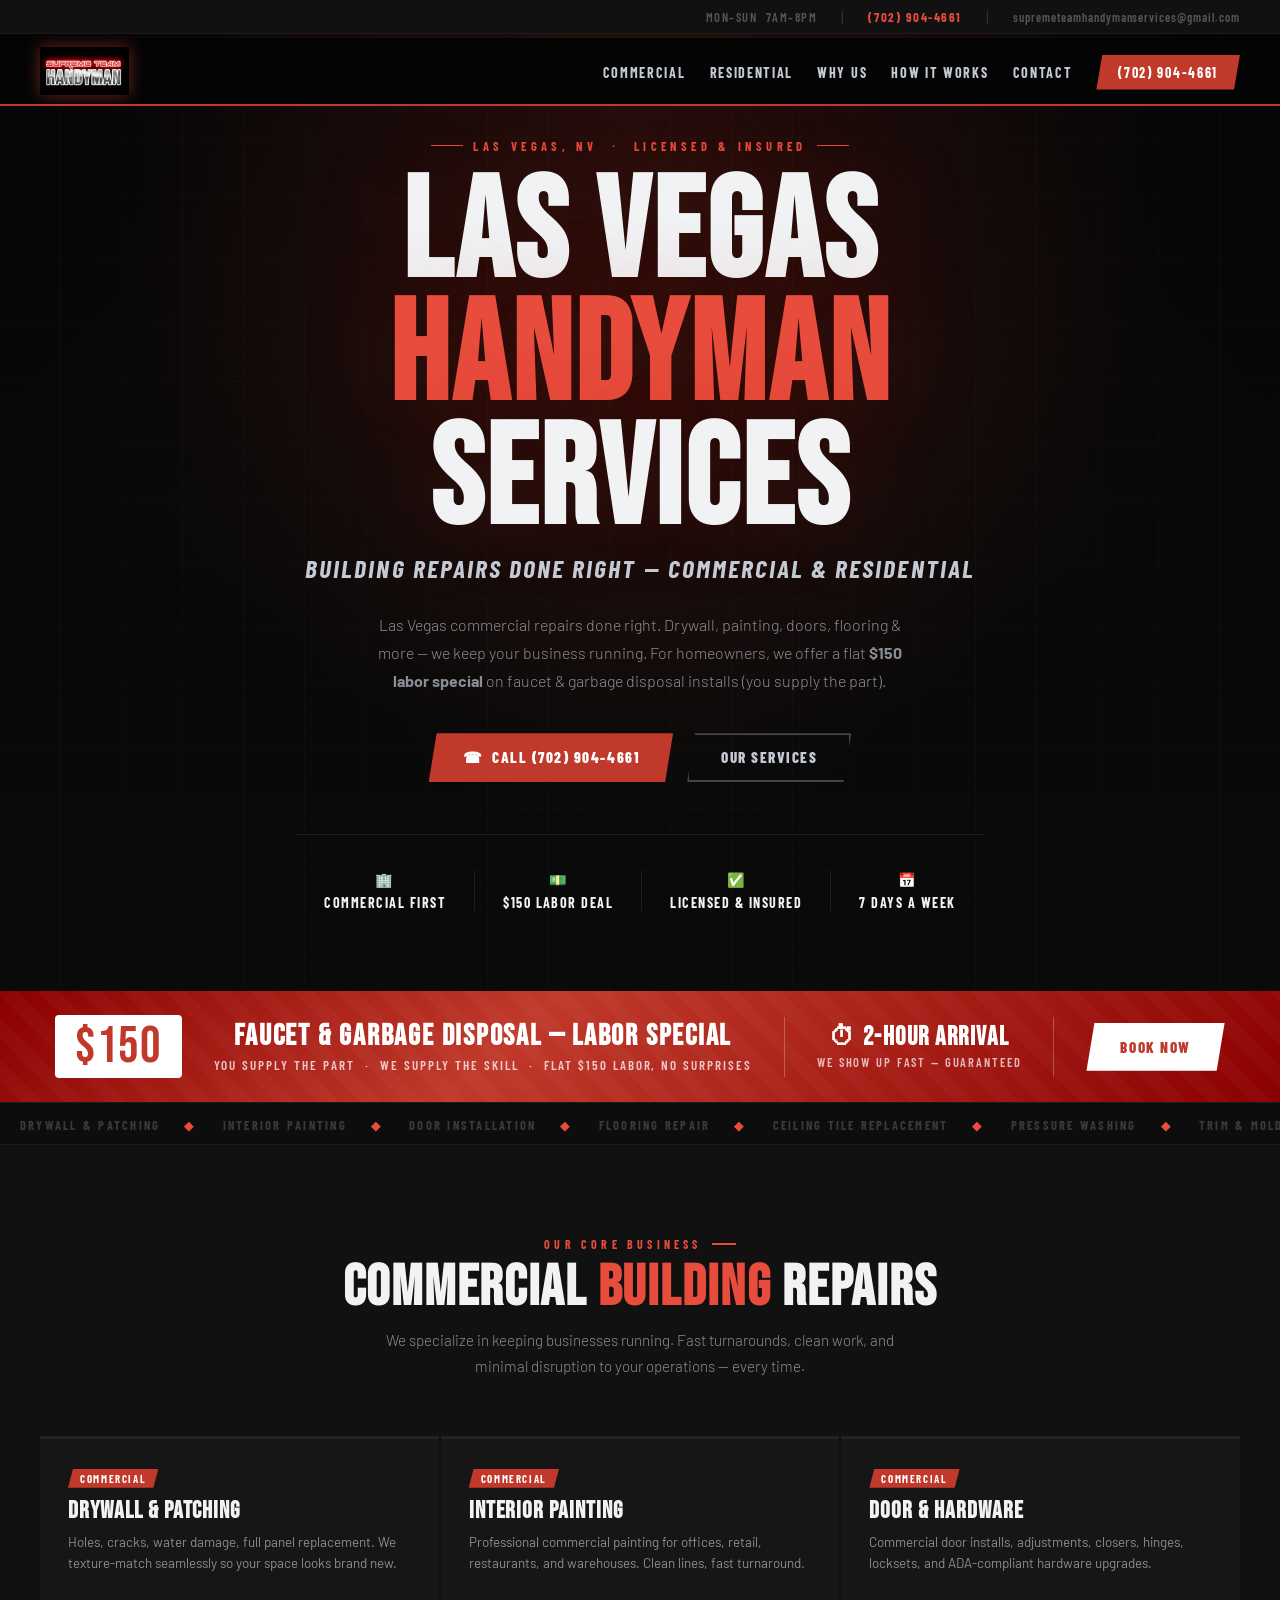
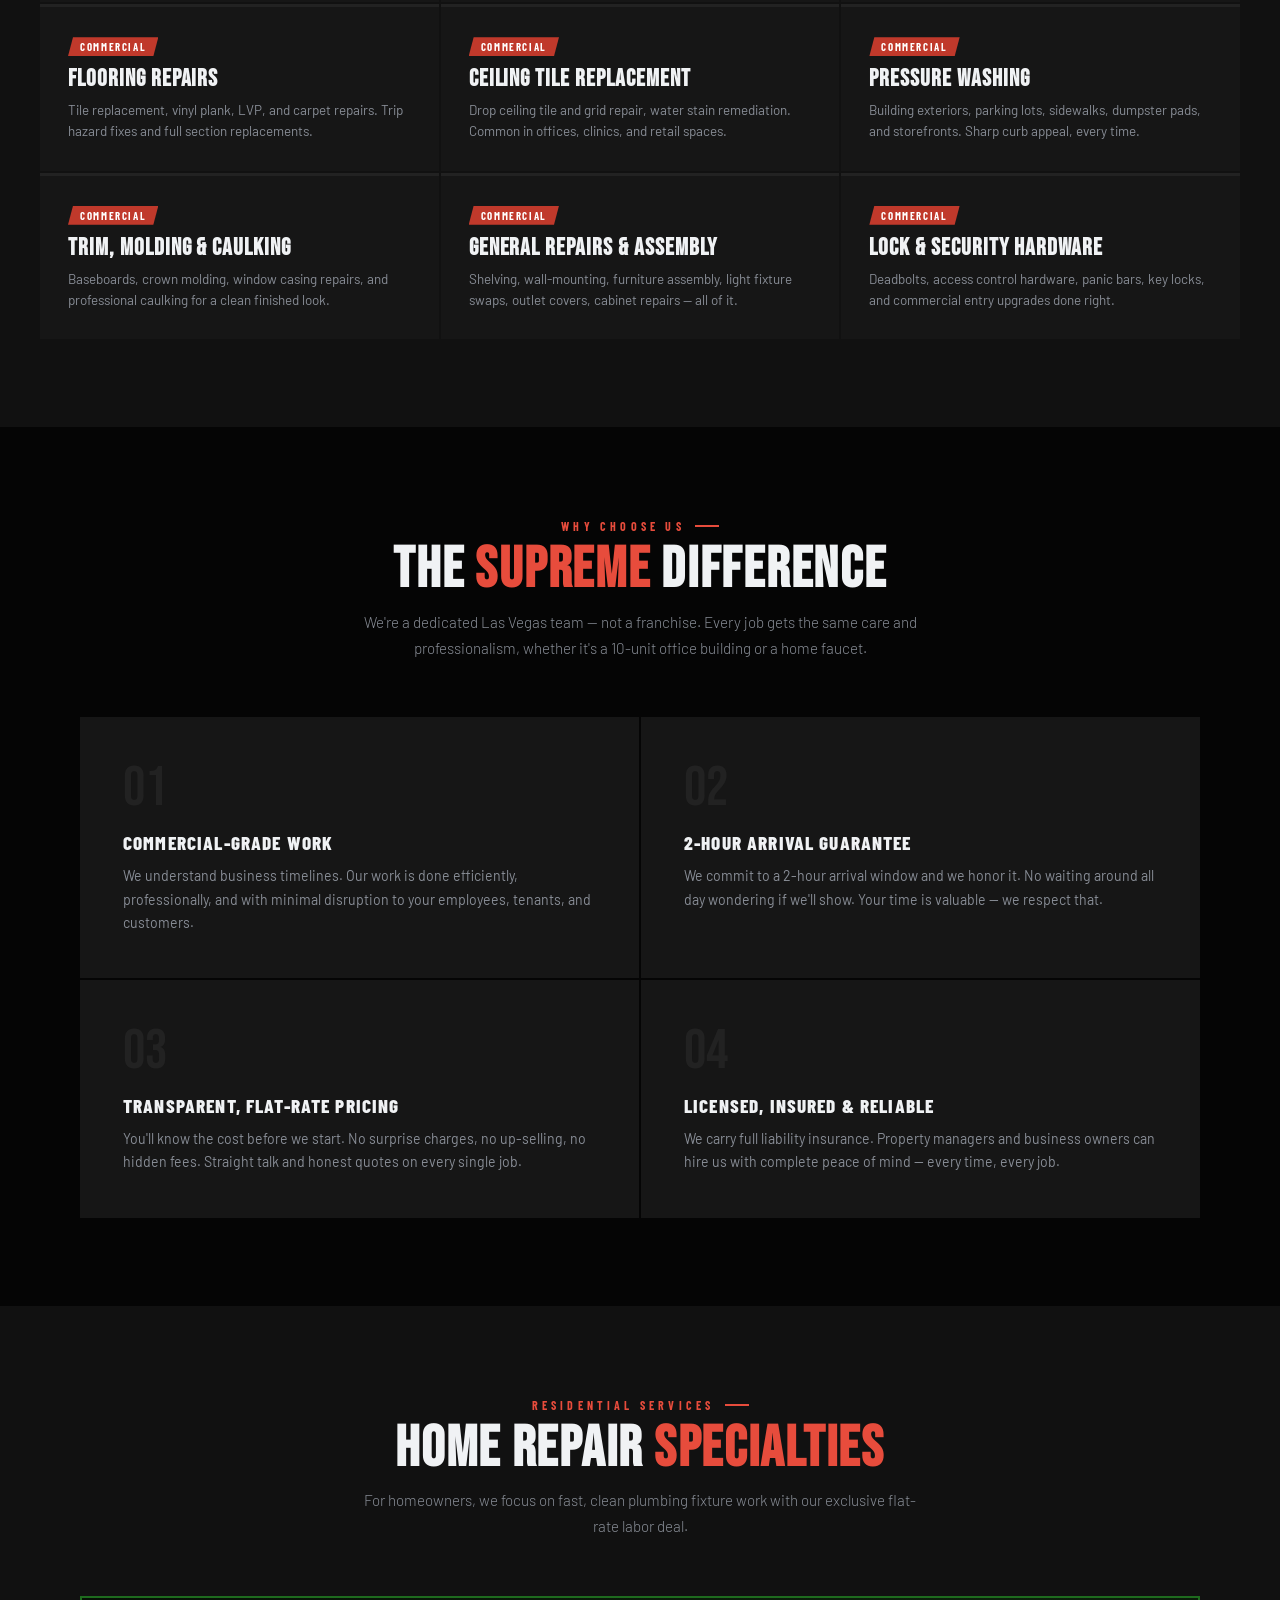
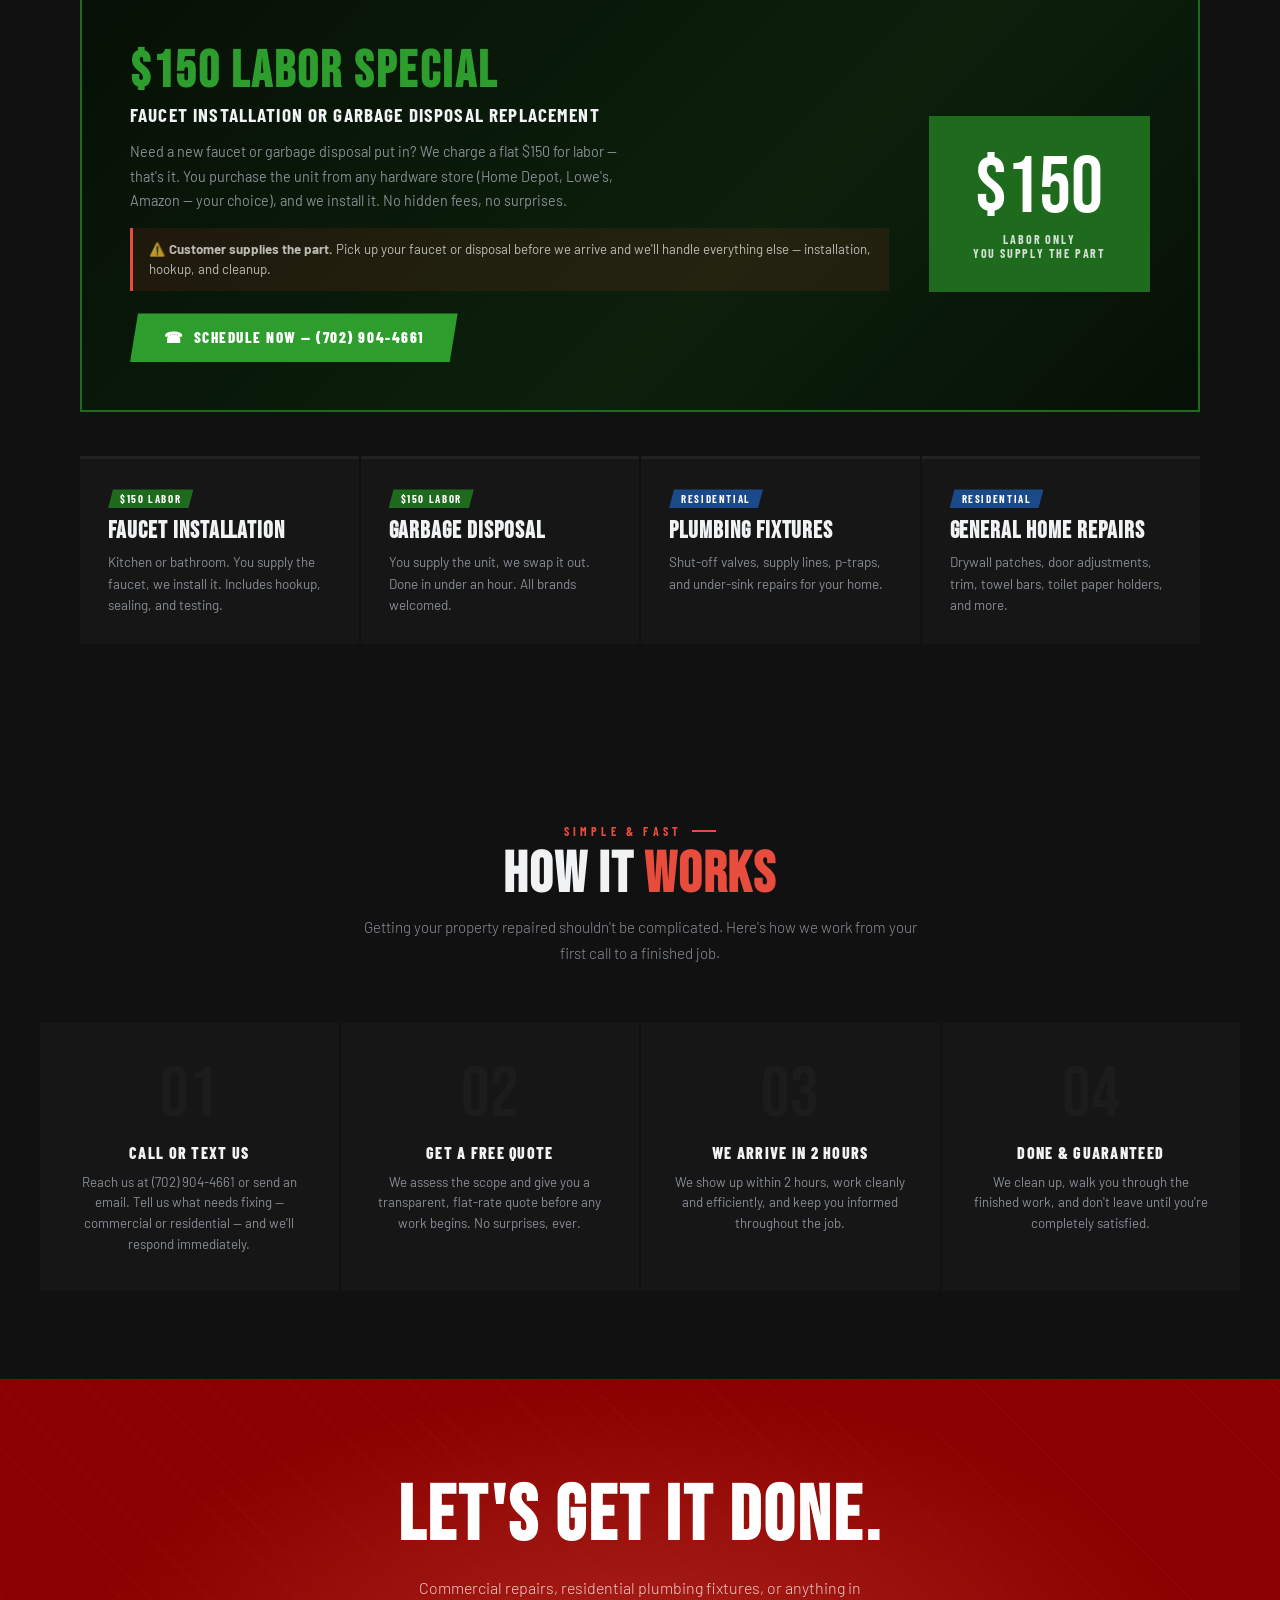
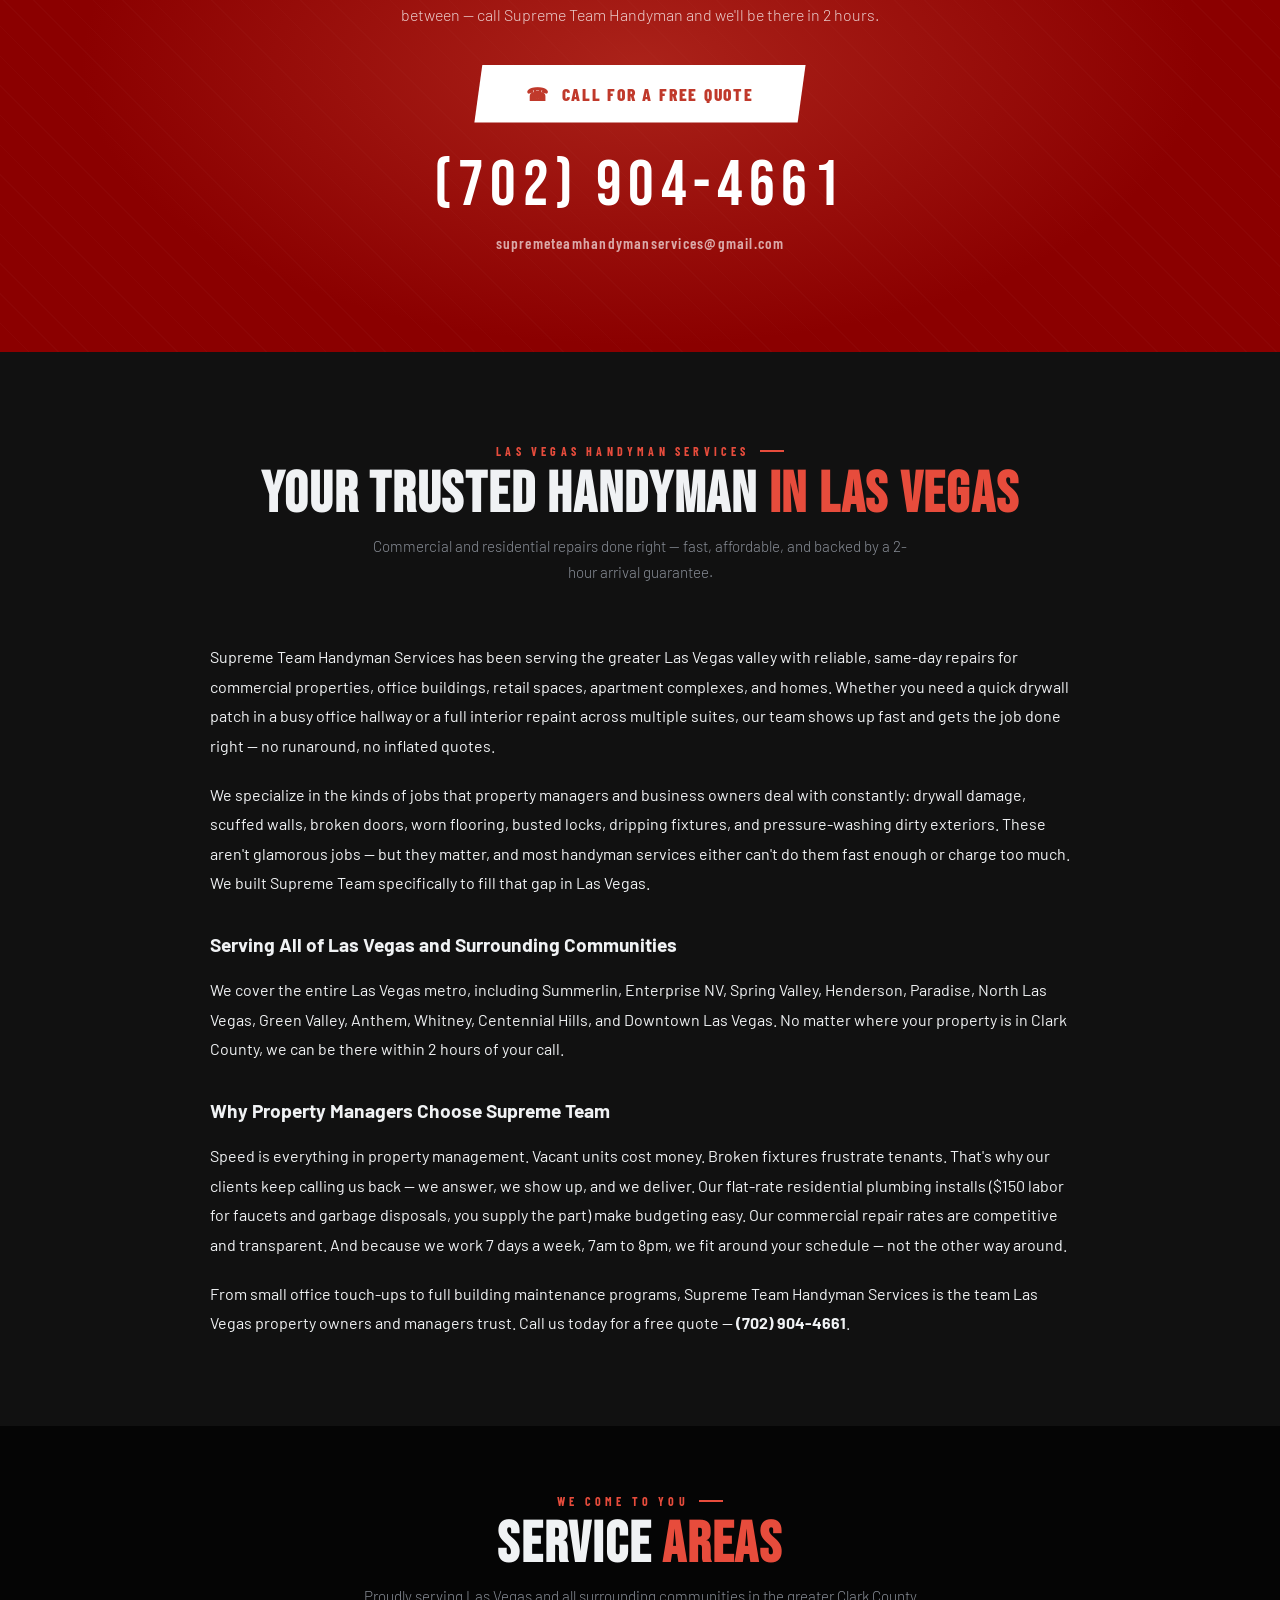
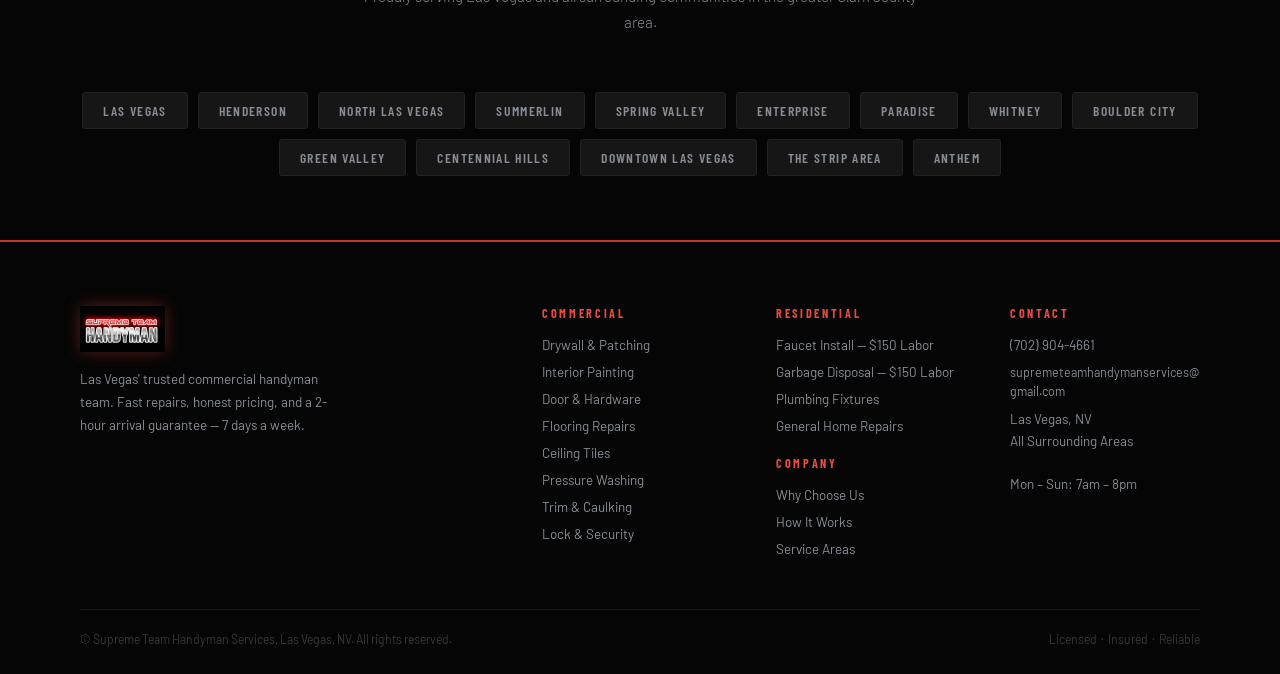
==== commit bb38644e: "SEO: fix H1 keywords, titles, meta descriptions, schema + FAQ markup" ====
--- a/index.html
+++ b/index.html
@@ -3,8 +3,8 @@
 <head>
 <meta charset="UTF-8">
 <meta name="viewport" content="width=device-width, initial-scale=1.0">
-<title>Supreme Team Handyman Services | Las Vegas Commercial & Residential Repairs</title>
-<meta name="description" content="Supreme Team Handyman Services — Las Vegas commercial handyman specialists. Drywall, painting, doors, flooring & more. Faucet & garbage disposal installs just $150 labor. 2-hour arrival. Call (702) 904-4661.">
+<title>Las Vegas Handyman Services | Same-Day Repairs | Supreme Team</title>
+<meta name="description" content="Top-rated handyman in Las Vegas, NV. Same-day service, 2-hour arrival. Drywall, painting, doors, flooring, faucets & more. $150 labor special. Call (702) 904-4661 now — we show up fast.">
 <meta name="keywords" content="handyman Las Vegas, commercial handyman Las Vegas, building repairs Las Vegas, drywall repair Las Vegas, faucet installation Las Vegas, garbage disposal Las Vegas, painting Las Vegas, door repair Las Vegas, handyman Henderson NV, handyman North Las Vegas, commercial property maintenance Las Vegas, office building repairs Las Vegas">
 <meta name="author" content="Supreme Team Handyman Services">
 <meta name="robots" content="index, follow">
@@ -12,15 +12,94 @@
 <meta name="geo.placename" content="Las Vegas, Nevada">
 <meta name="theme-color" content="#c0392b">
 <link rel="canonical" href="https://www.supremeteamhandymanservices.com/">
-<link rel="icon" type="image/png" href="[data-uri]">
-<link rel="apple-touch-icon" href="[data-uri]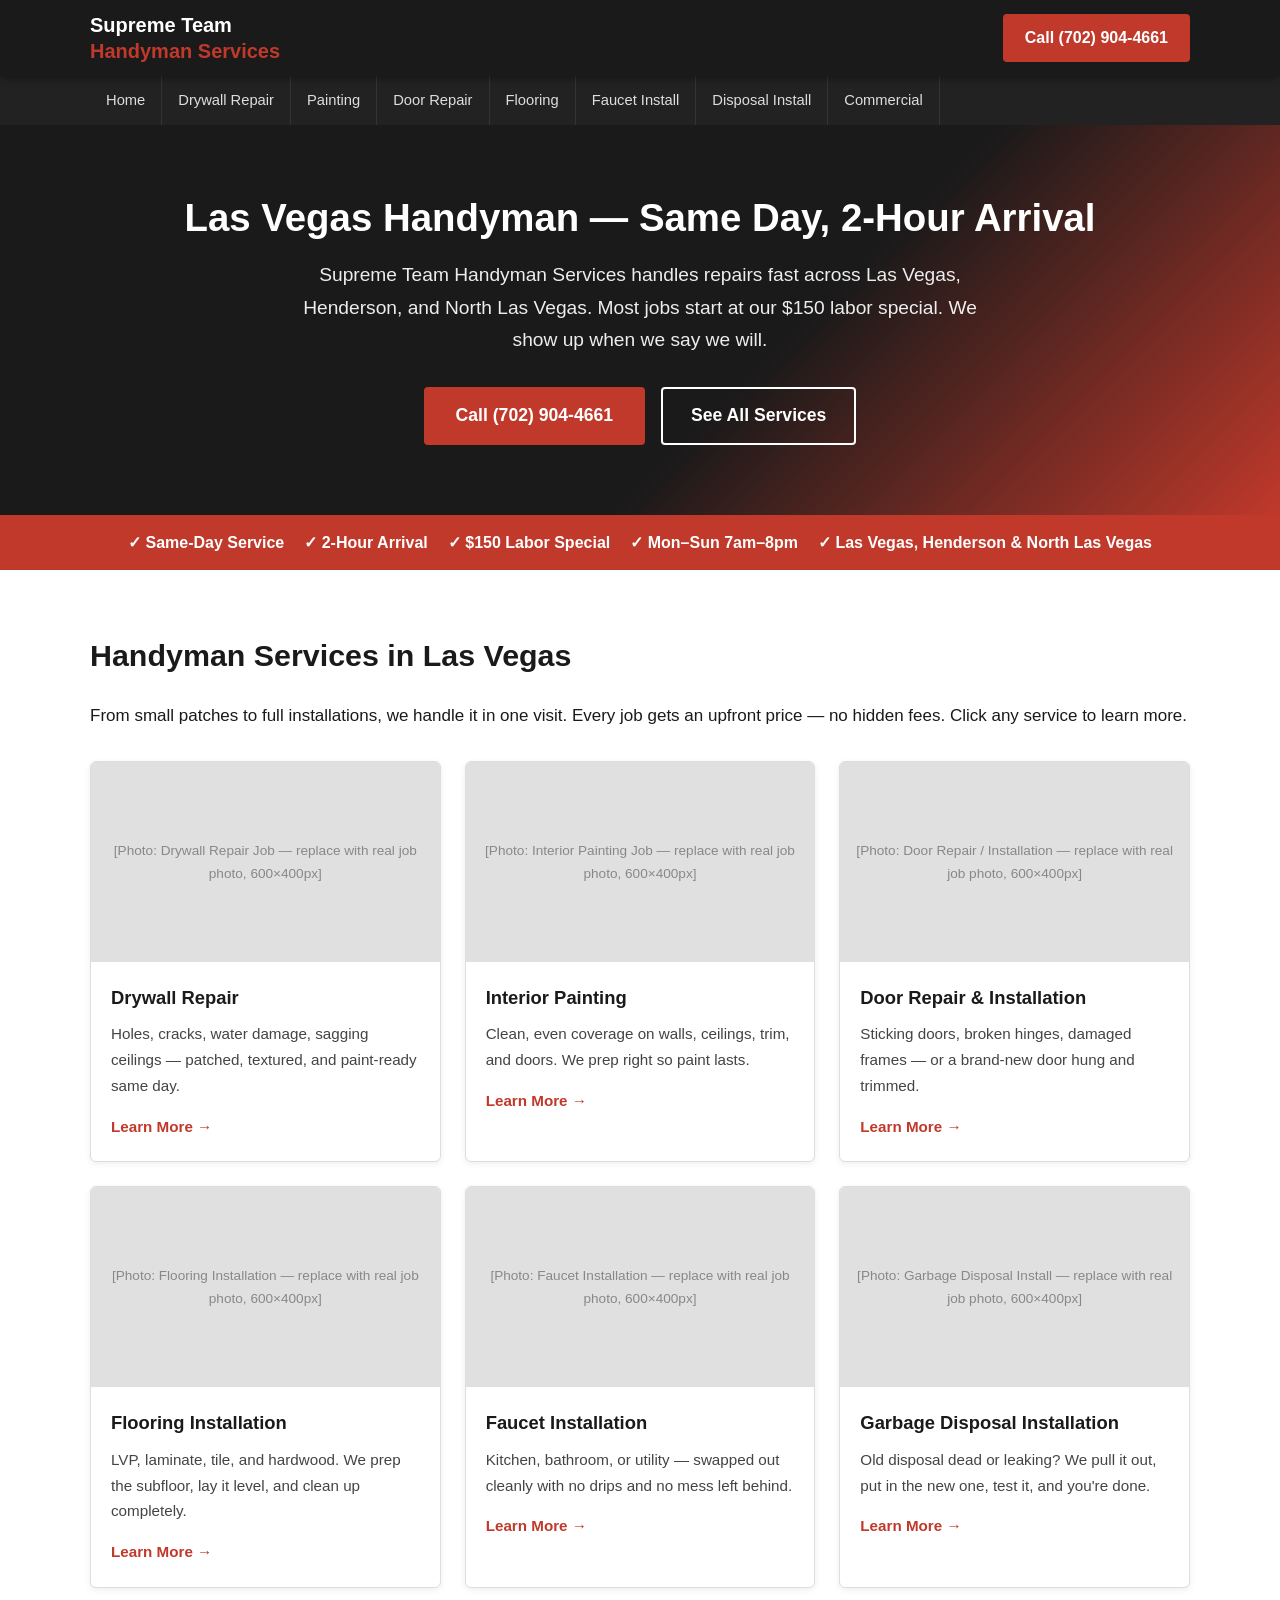
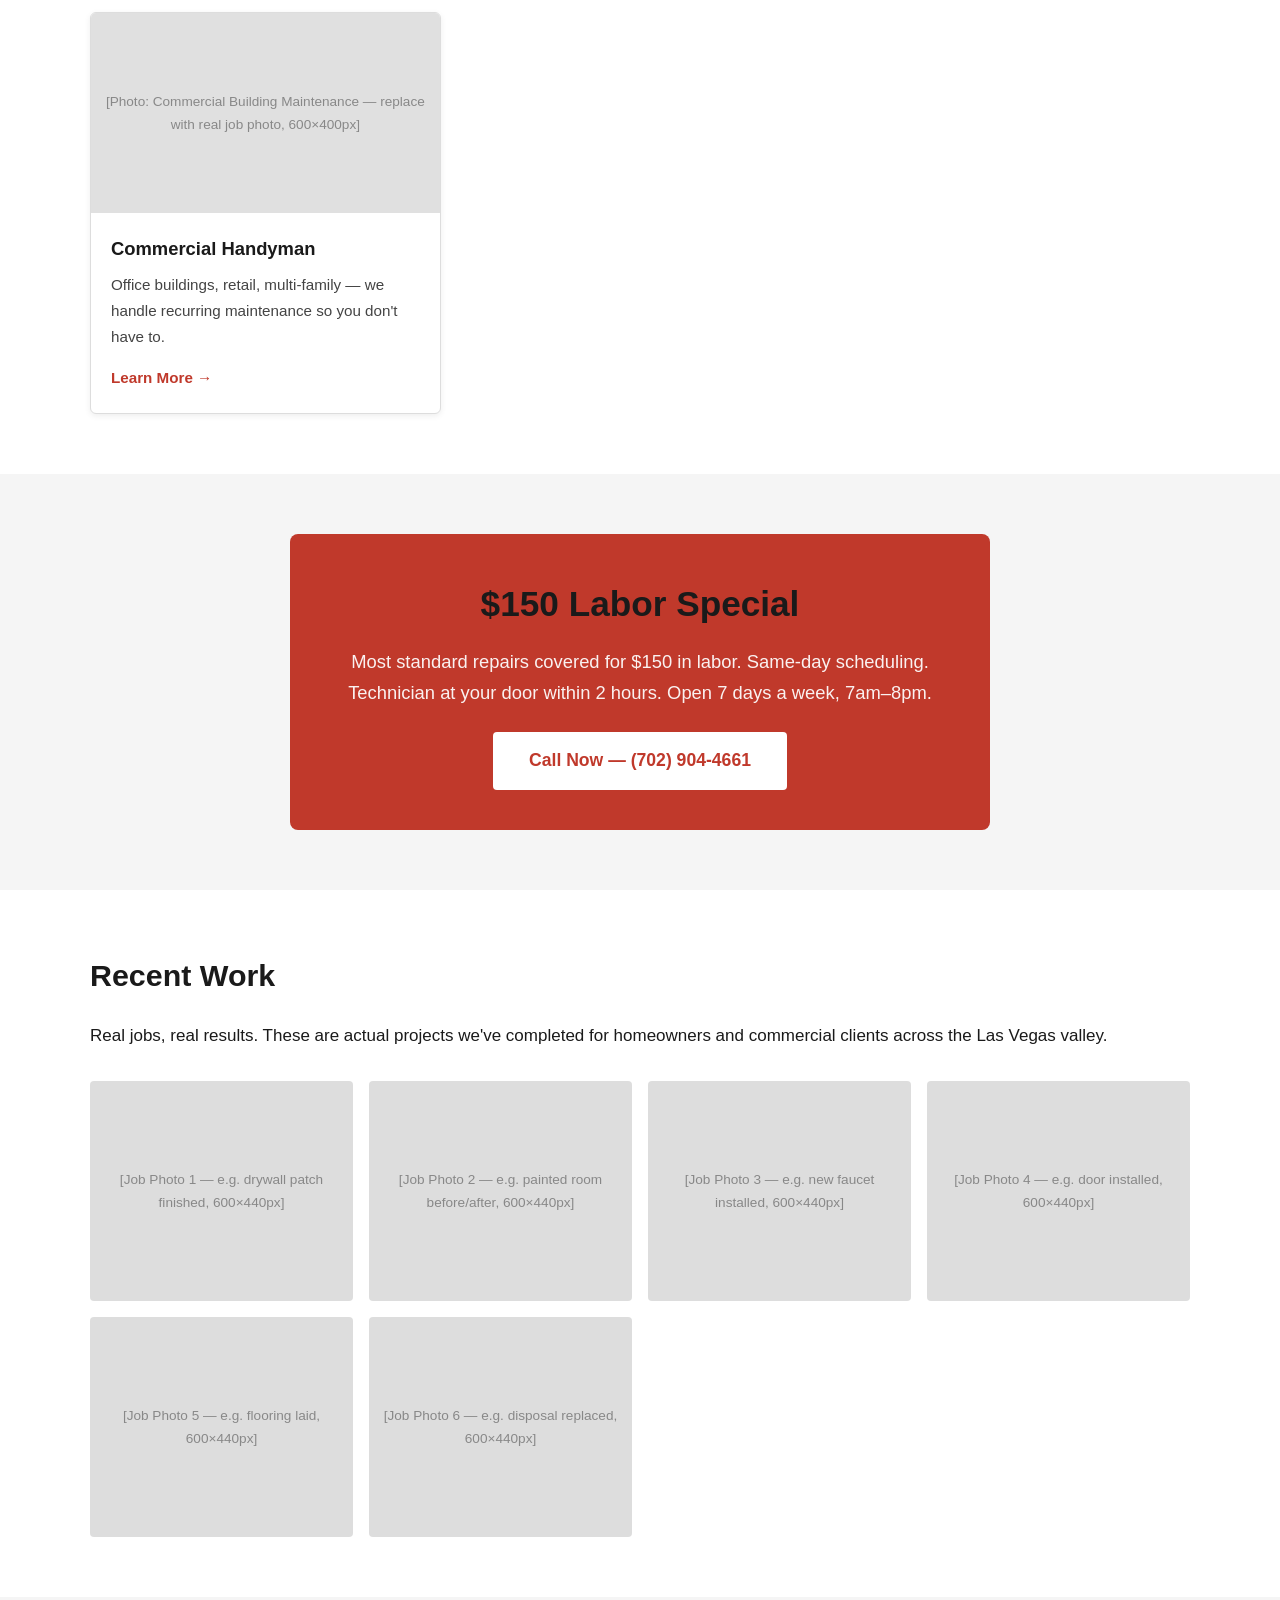
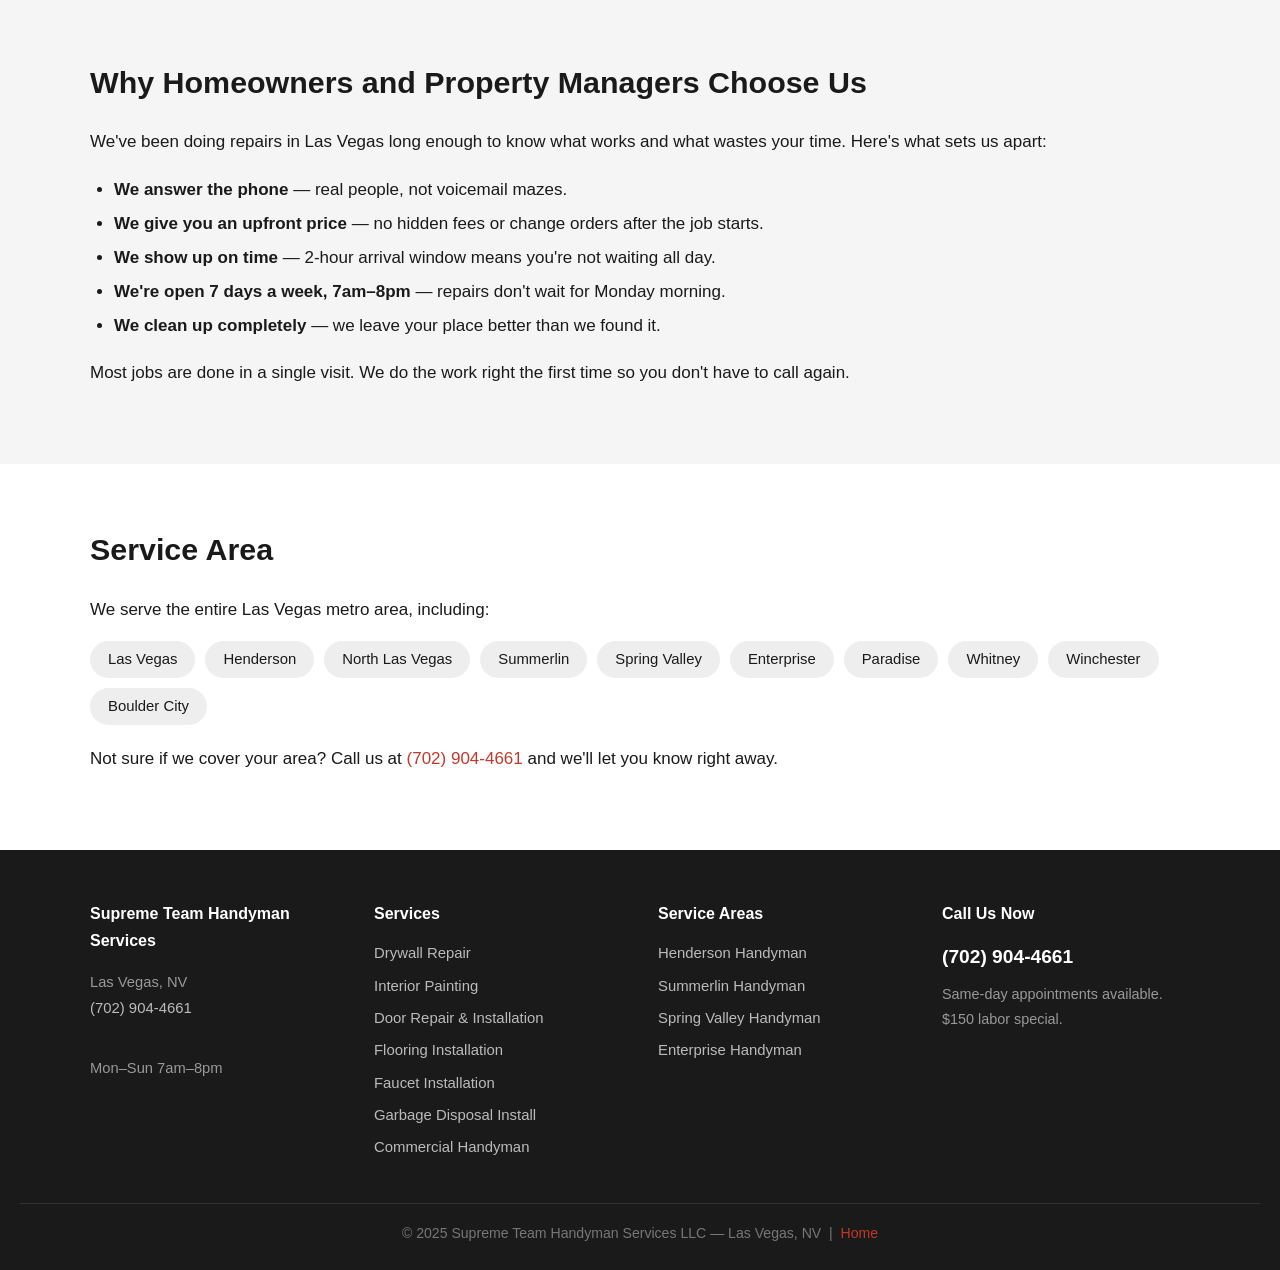
==== commit aea94008: "SEO rebuild: replace all image-text with real HTML, add 7 service pages, shared CSS, JSON-LD, canoni" ====
--- a/index.html
+++ b/index.html
@@ -3,32 +3,30 @@
 <head>
 <meta charset="UTF-8">
 <meta name="viewport" content="width=device-width, initial-scale=1.0">
-<title>Las Vegas Handyman Services | Same-Day Repairs | Supreme Team</title>
-<meta name="description" content="Top-rated handyman in Las Vegas, NV. Same-day service, 2-hour arrival. Drywall, painting, doors, flooring, faucets & more. $150 labor special. Call (702) 904-4661 now — we show up fast.">
-<meta name="keywords" content="handyman Las Vegas, commercial handyman Las Vegas, building repairs Las Vegas, drywall repair Las Vegas, faucet installation Las Vegas, garbage disposal Las Vegas, painting Las Vegas, door repair Las Vegas, handyman Henderson NV, handyman North Las Vegas, commercial property maintenance Las Vegas, office building repairs Las Vegas">
-<meta name="author" content="Supreme Team Handyman Services">
+<title>Las Vegas Handyman | Same-Day Service | Supreme Team</title>
+<meta name="description" content="Supreme Team Handyman Services — Las Vegas, Henderson & North Las Vegas. Same-day service, 2-hour arrival, $150 labor special. Call (702) 904-4661.">
 <meta name="robots" content="index, follow">
-<meta name="geo.region" content="US-NV">
-<meta name="geo.placename" content="Las Vegas, Nevada">
-<meta name="theme-color" content="#c0392b">
 <link rel="canonical" href="https://www.supremeteamhandymanservices.com/">
 <link rel="icon" type="image/png" href="/favicon.png">
 <link rel="apple-touch-icon" href="/favicon.png">
+
+<!-- Open Graph -->
 <meta property="og:type" content="business.business">
 <meta property="og:title" content="Supreme Team Handyman Services — Las Vegas, NV">
-<meta property="og:description" content="Las Vegas commercial handyman specialists. Drywall, painting, doors, flooring & more. Faucet & disposal installs $150 labor. 2-hour arrival. (702) 904-4661.">
+<meta property="og:description" content="Same-day handyman in Las Vegas. Drywall, painting, doors, flooring, faucets & more. $150 labor special. 2-hour arrival. (702) 904-4661.">
+<meta property="og:url" content="https://www.supremeteamhandymanservices.com/">
 <meta property="og:locale" content="en_US">
-<meta property="og:image" content="https://images.unsplash.com/photo-1504307651254-35680f356dfd?w=1200&q=80">
+
+<!-- LocalBusiness JSON-LD -->
 <script type="application/ld+json">
 {
   "@context": "https://schema.org",
-  "@type": "HomeAndConstructionBusiness",
+  "@type": "LocalBusiness",
   "name": "Supreme Team Handyman Services",
   "url": "https://www.supremeteamhandymanservices.com",
   "telephone": "(702) 904-4661",
   "email": "supremeteamhandymanservices@gmail.com",
-  "image": "https://www.supremeteamhandymanservices.com/favicon.png",
-  "description": "Supreme Team Handyman Services provides same-day commercial and residential repairs in Las Vegas, NV.",
+  "description": "Supreme Team Handyman Services provides same-day handyman repairs in Las Vegas, Henderson, and North Las Vegas. $150 labor special, 2-hour arrival.",
   "address": {
     "@type": "PostalAddress",
     "addressLocality": "Las Vegas",
@@ -42,930 +40,541 @@
     "longitude": -115.1398
   },
   "areaServed": [
-    "Las Vegas",
-    "Henderson",
-    "Summerlin",
-    "Spring Valley",
-    "Enterprise",
-    "North Las Vegas"
+    {"@type": "City", "name": "Las Vegas"},
+    {"@type": "City", "name": "Henderson"},
+    {"@type": "City", "name": "North Las Vegas"},
+    {"@type": "City", "name": "Summerlin"},
+    {"@type": "City", "name": "Spring Valley"},
+    {"@type": "City", "name": "Enterprise"}
   ],
-  "openingHours": [
-    "Mo-Su 07:00-20:00"
-  ],
+  "openingHours": "Mo-Su 07:00-20:00",
   "priceRange": "$$",
-  "aggregateRating": {
-    "@type": "AggregateRating",
-    "ratingValue": "4.8",
-    "reviewCount": "20",
-    "bestRating": "5"
+  "hasOfferCatalog": {
+    "@type": "OfferCatalog",
+    "name": "Handyman Services",
+    "itemListElement": [
+      {"@type": "Offer", "itemOffered": {"@type": "Service", "name": "Drywall Repair"}},
+      {"@type": "Offer", "itemOffered": {"@type": "Service", "name": "Interior Painting"}},
+      {"@type": "Offer", "itemOffered": {"@type": "Service", "name": "Door Repair & Installation"}},
+      {"@type": "Offer", "itemOffered": {"@type": "Service", "name": "Flooring Installation"}},
+      {"@type": "Offer", "itemOffered": {"@type": "Service", "name": "Faucet Installation"}},
+      {"@type": "Offer", "itemOffered": {"@type": "Service", "name": "Garbage Disposal Installation"}},
+      {"@type": "Offer", "itemOffered": {"@type": "Service", "name": "Commercial Building Maintenance"}}
+    ]
   }
 }
 </script>
-<script type="application/ld+json">
-{
-  "@context": "https://schema.org",
-  "@type": "FAQPage",
-  "mainEntity": [
-    {
-      "@type": "Question",
-      "name": "How fast can a handyman arrive in Las Vegas?",
-      "acceptedAnswer": {
-        "@type": "Answer",
-        "text": "Supreme Team offers 2-hour arrival in Las Vegas, Henderson, Summerlin, Spring Valley, and Enterprise."
-      }
-    },
-    {
-      "@type": "Question",
-      "name": "How much does handyman service cost in Las Vegas?",
-      "acceptedAnswer": {
-        "@type": "Answer",
-        "text": "Most jobs range $100-$300. We offer a $150 labor special for faucet and garbage disposal installs."
-      }
-    },
-    {
-      "@type": "Question",
-      "name": "Do you offer same-day handyman service in Las Vegas?",
-      "acceptedAnswer": {
-        "@type": "Answer",
-        "text": "Yes. Supreme Team provides same-day service throughout Las Vegas, Henderson, Summerlin, Spring Valley, and Enterprise, NV."
-      }
-    },
-    {
-      "@type": "Question",
-      "name": "What handyman services do you offer?",
-      "acceptedAnswer": {
-        "@type": "Answer",
-        "text": "Drywall repair, painting, door installation, flooring, faucet installation, garbage disposal, and general commercial and residential repairs."
-      }
-    }
-  ]
-}
-</script>
-<link rel="preconnect" href="https://fonts.googleapis.com">
-<link href="https://fonts.googleapis.com/css2?family=Bebas+Neue&family=Barlow+Condensed:ital,wght@0,400;0,600;0,700;0,800;1,700&family=Barlow:wght@300;400;500;600&display=swap" rel="stylesheet">
+
 <style>
-/* ── RESET & BASE ── */
-*,*::before,*::after{margin:0;padding:0;box-sizing:border-box}
-html{scroll-behavior:smooth;font-size:16px}
-body{font-family:'Barlow',sans-serif;background:#0a0a0a;color:#f0f2f4;overflow-x:hidden;-webkit-font-smoothing:antialiased}
-a{text-decoration:none;color:inherit}
-img{max-width:100%;display:block}
-
-/* ── TOKENS ── */
-:root{
-  --red:#c0392b;--red2:#e74c3c;--red3:#8b0000;
-  --bg:#0a0a0a;--bg2:#111;--bg3:#050505;--panel:#161616;
-  --steel:#888d96;--silver:#c4cad3;--white:#f0f2f4;
-  --border:#222;--green:#1e6b1e;--green2:#2d9e2d;
-  --max:1200px;--pad:40px;
-}
-
-/* ── UTILITY ── */
-.container{max-width:var(--max);margin:0 auto;padding:0 var(--pad)}
-.text-center{text-align:center}
-.label{
-  display:inline-flex;align-items:center;gap:10px;
-  font-family:'Barlow Condensed',sans-serif;font-weight:700;
-  font-size:.75rem;letter-spacing:.35em;text-transform:uppercase;color:var(--red2);
-  margin-bottom:10px;
-}
-.label::before{content:'';display:block;width:24px;height:2px;background:var(--red2);flex-shrink:0}
-.title{
-  font-family:'Bebas Neue',sans-serif;
-  font-size:clamp(2.2rem,4.5vw,4rem);
-  letter-spacing:.03em;line-height:.95;color:var(--white);
-}
-.title span{color:var(--red2)}
-.subtitle{
-  font-size:.95rem;font-weight:300;color:var(--steel);
-  max-width:560px;line-height:1.7;margin-top:12px;
-}
-section{padding:88px 0}
-.tag{
-  display:inline-block;padding:3px 12px;
-  font-family:'Barlow Condensed',sans-serif;font-weight:700;
-  font-size:.68rem;letter-spacing:.15em;text-transform:uppercase;color:#fff;
-  clip-path:polygon(5px 0,100% 0,calc(100% - 5px) 100%,0 100%);
-  margin-bottom:8px;
-}
-.tag.comm{background:var(--red)}
-.tag.res{background:#1a4a8a}
-.tag.deal{background:var(--green)}
-
-/* ── BUTTONS ── */
-.btn{
-  display:inline-block;
-  font-family:'Barlow Condensed',sans-serif;font-weight:800;
-  font-size:.95rem;letter-spacing:.1em;text-transform:uppercase;
-  padding:15px 34px;
-  clip-path:polygon(8px 0,100% 0,calc(100% - 8px) 100%,0 100%);
-  transition:background .2s,transform .15s,box-shadow .2s;
-  cursor:pointer;border:none;
-}
-.btn-red{background:var(--red);color:#fff}
-.btn-red:hover{background:var(--red2);transform:translateY(-2px)}
-.btn-outline{background:transparent;color:var(--silver);box-shadow:inset 0 0 0 2px #444}
-.btn-outline:hover{box-shadow:inset 0 0 0 2px var(--red2);color:var(--red2);transform:translateY(-2px)}
-.btn-white{background:#fff;color:var(--red)}
-.btn-white:hover{background:#f0f0f0;transform:translateY(-2px);box-shadow:0 8px 30px rgba(0,0,0,.35)}
-.btn-green{background:var(--green2);color:#fff}
-.btn-green:hover{background:#37b637;transform:translateY(-2px)}
-
-/* ── NAV ── */
-nav{
-  position:fixed;top:38px;left:0;right:0;z-index:999;
-  height:68px;
-  background:rgba(5,5,5,.97);
-  border-bottom:2px solid var(--red);
-  backdrop-filter:blur(12px);
-  display:flex;align-items:center;justify-content:space-between;
-  padding:0 var(--pad);
-}
-.nav-logo{height:48px;object-fit:contain;filter:drop-shadow(0 0 8px rgba(231,76,60,.45))}
-.nav-links{display:flex;gap:24px;list-style:none;align-items:center}
-.nav-links a{
-  font-family:'Barlow Condensed',sans-serif;font-weight:700;
-  font-size:.88rem;letter-spacing:.12em;text-transform:uppercase;
-  color:var(--silver);transition:color .2s;
-}
-.nav-links a:hover{color:var(--red2)}
-.nav-cta{
-  background:var(--red);color:#fff!important;
-  padding:9px 22px;
-  clip-path:polygon(6px 0,100% 0,calc(100% - 6px) 100%,0 100%);
-  transition:background .2s!important;
-}
-.nav-cta:hover{background:var(--red2)!important}
-
-/* ── HERO ── */
-.hero{
-  min-height:100vh;
-  display:flex;align-items:center;justify-content:center;
-  text-align:center;
-  position:relative;overflow:hidden;
-  padding:130px 40px 80px;
-}
-.hero-bg{
-  position:absolute;inset:0;z-index:0;
-  background:
-    radial-gradient(ellipse at 50% 0%,rgba(192,57,43,.18) 0%,transparent 60%),
-    repeating-linear-gradient(0deg,transparent,transparent 60px,rgba(255,255,255,.015) 60px,rgba(255,255,255,.015) 61px),
-    repeating-linear-gradient(90deg,transparent,transparent 60px,rgba(255,255,255,.015) 60px,rgba(255,255,255,.015) 61px),
-    linear-gradient(180deg,#050505 0%,#0a0a0a 100%);
-}
-.hero-accent{
-  position:absolute;inset:0;z-index:0;
-  background:radial-gradient(ellipse 900px 500px at 50% 40%,rgba(192,57,43,.07) 0%,transparent 70%);
-}
-.hero-content{position:relative;z-index:2;max-width:860px;margin:0 auto}
-.hero-eyebrow{
-  display:inline-flex;align-items:center;gap:10px;
-  font-family:'Barlow Condensed',sans-serif;font-weight:700;
-  font-size:.78rem;letter-spacing:.35em;text-transform:uppercase;
-  color:var(--red2);margin-bottom:20px;
-}
-.hero-eyebrow::before,.hero-eyebrow::after{content:'';display:block;width:32px;height:1px;background:var(--red2)}
-.hero h1{
-  font-family:'Bebas Neue',sans-serif;
-  font-size:clamp(4.5rem,11vw,9.5rem);
-  line-height:.88;letter-spacing:.02em;color:var(--white);
-  text-shadow:0 0 100px rgba(192,57,43,.2);
-  margin-bottom:8px;
-}
-.hero h1 .red{color:var(--red2)}
-.hero-tagline{
-  font-family:'Barlow Condensed',sans-serif;font-style:italic;font-weight:700;
-  font-size:clamp(1.1rem,2.5vw,1.6rem);letter-spacing:.08em;
-  color:var(--silver);margin-bottom:28px;text-transform:uppercase;
-}
-.hero-desc{
-  font-size:1rem;font-weight:300;color:var(--steel);
-  max-width:560px;margin:0 auto 38px;line-height:1.75;
-}
-.hero-btns{display:flex;gap:14px;justify-content:center;flex-wrap:wrap}
-.hero-badges{
-  display:flex;gap:0;flex-wrap:wrap;justify-content:center;
-  margin-top:52px;border-top:1px solid #1e1e1e;padding-top:36px;
-}
-.badge{
-  display:flex;flex-direction:column;align-items:center;gap:4px;
-  padding:0 28px;
-  font-family:'Barlow Condensed',sans-serif;font-weight:700;
-  font-size:.78rem;letter-spacing:.12em;text-transform:uppercase;color:var(--steel);
-}
-.badge:not(:last-child){border-right:1px solid #1e1e1e}
-.badge-icon{font-size:1.5rem;margin-bottom:2px}
-.badge span{color:var(--white);font-size:.88rem}
-
-/* ── DEAL STRIP ── */
-.deal-strip{
-  background:linear-gradient(135deg,var(--red3) 0%,var(--red) 40%,var(--red3) 100%);
-  padding:24px 40px;
-  position:relative;overflow:hidden;
-}
-.deal-strip::before{
-  content:'';position:absolute;inset:0;
-  background:repeating-linear-gradient(45deg,transparent,transparent 15px,rgba(255,255,255,.025) 15px,rgba(255,255,255,.025) 30px);
-}
-.deal-inner{
-  position:relative;z-index:1;
-  max-width:var(--max);margin:0 auto;
-  display:flex;align-items:center;justify-content:center;gap:32px;flex-wrap:wrap;
-  text-align:center;
-}
-.deal-price-badge{
-  background:#fff;color:var(--red);
-  font-family:'Bebas Neue',sans-serif;font-size:3.2rem;
-  padding:6px 20px;line-height:1;border-radius:4px;letter-spacing:.03em;
-  flex-shrink:0;
-}
-.deal-words h3{
-  font-family:'Bebas Neue',sans-serif;font-size:1.85rem;
-  letter-spacing:.06em;color:#fff;line-height:1.05;
-}
-.deal-words p{
-  font-family:'Barlow Condensed',sans-serif;font-weight:600;
-  font-size:.82rem;letter-spacing:.15em;text-transform:uppercase;
-  color:rgba(255,255,255,.75);margin-top:5px;
-}
-.deal-divider{width:1px;height:60px;background:rgba(255,255,255,.25);flex-shrink:0}
-.deal-eta h4{
-  font-family:'Bebas Neue',sans-serif;font-size:1.6rem;
-  letter-spacing:.06em;color:#fff;line-height:1;
-}
-.deal-eta p{
-  font-family:'Barlow Condensed',sans-serif;font-weight:600;
-  font-size:.78rem;letter-spacing:.15em;text-transform:uppercase;
-  color:rgba(255,255,255,.7);margin-top:4px;
-}
-
-/* ── TICKER ── */
-.ticker{background:#0d0d0d;border-top:1px solid #1a1a1a;border-bottom:1px solid #1a1a1a;padding:11px 0;overflow:hidden}
-.ticker-track{display:inline-block;white-space:nowrap;animation:tick 40s linear infinite}
-.ticker-track span{
-  font-family:'Barlow Condensed',sans-serif;font-weight:700;
-  font-size:.78rem;letter-spacing:.18em;text-transform:uppercase;color:#3a3a3a;
-  padding:0 20px;
-}
-.ticker-track span.dot{color:var(--red2);padding:0 4px}
-@keyframes tick{from{transform:translateX(0)}to{transform:translateX(-50%)}}
-
-/* ── SECTION HEADER (centered) ── */
-.sec-head{text-align:center;margin-bottom:56px}
-.sec-head .label{justify-content:center}
-.sec-head .label::before{display:none}
-.sec-head .label::after{content:'';display:block;width:24px;height:2px;background:var(--red2);flex-shrink:0}
-.sec-head .subtitle{margin:12px auto 0}
-
-/* ── SERVICE GRID ── */
-.svc-grid{
-  display:grid;
-  grid-template-columns:repeat(3,1fr);
-  gap:2px;
-}
-.svc-card{
-  background:var(--panel);overflow:hidden;
-  transition:transform .3s,box-shadow .3s;
-  display:flex;flex-direction:column;
-  border-top:3px solid #222;
-}
-.svc-card:hover{transform:translateY(-6px);box-shadow:0 24px 60px rgba(0,0,0,.55);z-index:2;position:relative;border-top-color:var(--red)}
-.svc-visual{
-  height:200px;display:flex;align-items:center;justify-content:center;
-  position:relative;overflow:hidden;flex-shrink:0;
-  transition:transform .4s;
-}
-.svc-card:hover .svc-visual{transform:scale(1.03)}
-.svc-icon{font-size:3.5rem;position:relative;z-index:2;filter:drop-shadow(0 4px 12px rgba(0,0,0,.5))}
-.svc-body{padding:28px 28px;flex:1}
-.svc-body h3{
-  font-family:'Bebas Neue',sans-serif;font-size:1.5rem;letter-spacing:.04em;margin-bottom:7px;
-}
-.svc-body p{font-size:.84rem;color:var(--steel);line-height:1.58}
-
-/* Service visual bg colors */
-.v-drywall{background:linear-gradient(135deg,#1a1008 0%,#2a1c0a 50%,#1a1008 100%)}
-.v-paint{background:linear-gradient(135deg,#08101a 0%,#0d1e30 50%,#08101a 100%)}
-.v-door{background:linear-gradient(135deg,#0a0a10 0%,#16162a 50%,#0a0a10 100%)}
-.v-floor{background:linear-gradient(135deg,#0e0a06 0%,#261a0c 50%,#0e0a06 100%)}
-.v-ceiling{background:linear-gradient(135deg,#06100e 0%,#0e2420 50%,#06100e 100%)}
-.v-pressure{background:linear-gradient(135deg,#060c10 0%,#0c1a24 50%,#060c10 100%)}
-.v-trim{background:linear-gradient(135deg,#10080e 0%,#20101e 50%,#10080e 100%)}
-.v-general{background:linear-gradient(135deg,#080808 0%,#1c1c1c 50%,#080808 100%)}
-.v-lock{background:linear-gradient(135deg,#0a0a06 0%,#1e1e0a 50%,#0a0a06 100%)}
-.v-faucet{background:linear-gradient(135deg,#041408 0%,#082610 50%,#041408 100%)}
-.v-disposal{background:linear-gradient(135deg,#080e04 0%,#101e08 50%,#080e04 100%)}
-.v-plumb{background:linear-gradient(135deg,#060c12 0%,#0c1824 50%,#060c12 100%)}
-.v-home{background:linear-gradient(135deg,#100810 0%,#201020 50%,#100810 100%)}
-
-/* Grid accent lines */
-.svc-visual::before{
-  content:'';position:absolute;inset:0;z-index:1;
-  background:repeating-linear-gradient(45deg,transparent,transparent 20px,rgba(255,255,255,.015) 20px,rgba(255,255,255,.015) 21px);
-}
-
-/* ── WHY US ── */
-.why-section{background:var(--bg3)}
-.why-grid{display:grid;grid-template-columns:repeat(2,1fr);gap:2px}
-.why-card{
-  background:var(--panel);padding:44px 40px;
-  border-left:3px solid transparent;transition:border-color .25s,background .25s;
-}
-.why-card:hover{border-left-color:var(--red);background:#1a1a1a}
-.why-num{
-  font-family:'Bebas Neue',sans-serif;font-size:3.5rem;
-  color:#222;line-height:1;margin-bottom:14px;transition:color .25s;
-}
-.why-card:hover .why-num{color:var(--red)}
-.why-card h3{
-  font-family:'Barlow Condensed',sans-serif;font-weight:800;
-  font-size:1.2rem;letter-spacing:.06em;text-transform:uppercase;margin-bottom:10px;
-}
-.why-card p{font-size:.88rem;color:var(--steel);line-height:1.65}
-
-/* ── RESIDENTIAL / DEAL ── */
-.res-section{background:var(--bg2)}
-.deal-card{
-  background:linear-gradient(135deg,#061006 0%,#0c200c 60%,#061006 100%);
-  border:2px solid var(--green);
-  padding:48px;margin-bottom:44px;
-  display:grid;grid-template-columns:1fr auto;gap:40px;align-items:center;
-}
-.deal-card-left h2{
-  font-family:'Bebas Neue',sans-serif;font-size:clamp(2rem,4vw,3.2rem);
-  letter-spacing:.05em;color:var(--green2);line-height:1;
-}
-.deal-card-left h3{
-  font-family:'Barlow Condensed',sans-serif;font-weight:700;
-  font-size:1.2rem;letter-spacing:.06em;text-transform:uppercase;
-  color:var(--white);margin-top:6px;margin-bottom:14px;
-}
-.deal-card-left p{font-size:.9rem;color:var(--steel);line-height:1.7;max-width:500px}
-.deal-note{
-  margin-top:14px;padding:12px 16px;
-  background:rgba(192,57,43,.12);border-left:3px solid var(--red2);
-  font-size:.83rem;color:rgba(255,255,255,.7);line-height:1.5;
-}
-.deal-card-left .btn{margin-top:22px}
-.deal-price-box{
-  text-align:center;background:var(--green);padding:32px 44px;flex-shrink:0;
-}
-.deal-price-box .amount{
-  font-family:'Bebas Neue',sans-serif;font-size:5rem;color:#fff;line-height:1;
-}
-.deal-price-box .note{
-  font-family:'Barlow Condensed',sans-serif;font-weight:700;
-  font-size:.75rem;letter-spacing:.15em;text-transform:uppercase;
-  color:rgba(255,255,255,.8);margin-top:4px;
-}
-.res-grid{display:grid;grid-template-columns:repeat(2,1fr);gap:2px}
-@media(min-width:900px){.res-grid{grid-template-columns:repeat(4,1fr)}}
-
-/* ── PROCESS ── */
-.process-section{background:var(--bg2)}
-.process-grid{display:grid;grid-template-columns:repeat(4,1fr);gap:2px}
-.step{
-  background:var(--panel);padding:36px 28px;position:relative;overflow:hidden;
-  transition:background .2s;text-align:center;
-}
-.step:hover{background:#1a1a1a}
-.step::after{
-  content:'';position:absolute;top:0;left:0;right:0;height:3px;
-  background:var(--red);transform:scaleX(0);transform-origin:center;transition:transform .3s;
-}
-.step:hover::after{transform:scaleX(1)}
-.step-num{
-  font-family:'Bebas Neue',sans-serif;font-size:4.5rem;color:#1c1c1c;
-  line-height:1;margin-bottom:12px;transition:color .2s;
-}
-.step:hover .step-num{color:var(--red)}
-.step h4{
-  font-family:'Barlow Condensed',sans-serif;font-weight:800;
-  font-size:1rem;letter-spacing:.08em;text-transform:uppercase;margin-bottom:10px;
-}
-.step p{font-size:.83rem;color:var(--steel);line-height:1.58}
-
-/* ── CTA ── */
-.cta-section{
-  text-align:center;padding:100px 40px;position:relative;overflow:hidden;
-  background:var(--red3);
-}
-.cta-section::before{
-  content:'';position:absolute;inset:0;z-index:0;
-  background:
-    radial-gradient(ellipse 800px 400px at 50% 50%,rgba(192,57,43,.6) 0%,transparent 70%),
-    repeating-linear-gradient(45deg,transparent,transparent 20px,rgba(255,255,255,.02) 20px,rgba(255,255,255,.02) 21px);
-}
-.cta-section>*{position:relative;z-index:1}
-.cta-section h2{
-  font-family:'Bebas Neue',sans-serif;
-  font-size:clamp(2.8rem,6vw,5.5rem);letter-spacing:.04em;color:#fff;line-height:1;
-  margin-bottom:18px;
-}
-.cta-section p{
-  font-size:1rem;color:rgba(255,255,255,.78);font-weight:300;
-  max-width:480px;margin:0 auto 36px;line-height:1.7;
-}
-.cta-phone{
-  font-family:'Bebas Neue',sans-serif;font-size:4rem;letter-spacing:.1em;
-  color:#fff;margin-top:24px;
-}
-.cta-phone a{color:inherit}
-.cta-email{
-  font-family:'Barlow Condensed',sans-serif;font-weight:600;
-  font-size:.95rem;letter-spacing:.08em;color:rgba(255,255,255,.65);
-  margin-top:10px;
-}
-.cta-email a{color:inherit;transition:color .2s}
-.cta-email a:hover{color:#fff}
-
-/* ── SERVICE AREAS ── */
-.areas-section{background:var(--bg3);padding:64px 0}
-.areas-flex{display:flex;flex-wrap:wrap;gap:10px;justify-content:center;margin-top:28px}
-.area-chip{
-  background:var(--panel);border:1px solid #222;
-  padding:9px 20px;
-  font-family:'Barlow Condensed',sans-serif;font-weight:600;
-  font-size:.85rem;letter-spacing:.1em;text-transform:uppercase;color:var(--steel);
-  border-radius:3px;transition:border-color .2s,color .2s;
-}
-.area-chip:hover{border-color:var(--red2);color:var(--red2)}
-
-/* ── FOOTER ── */
-footer{background:#050505;border-top:2px solid var(--red);padding:64px 0 28px}
-.footer-grid{display:grid;grid-template-columns:2.2fr 1fr 1fr 1fr;gap:44px;margin-bottom:44px}
-.foot-logo{height:46px;margin-bottom:16px;filter:drop-shadow(0 0 8px rgba(231,76,60,.35))}
-.foot-about{font-size:.84rem;color:var(--steel);line-height:1.72;max-width:260px}
-.foot-col h4{
-  font-family:'Barlow Condensed',sans-serif;font-weight:700;
-  font-size:.76rem;letter-spacing:.22em;text-transform:uppercase;
-  color:var(--red2);margin-bottom:14px;
-}
-.foot-col ul{list-style:none}
-.foot-col ul li{margin-bottom:8px}
-.foot-col ul li a{font-size:.84rem;color:var(--steel);transition:color .2s}
-.foot-col ul li a:hover{color:var(--white)}
-.foot-bottom{
-  padding-top:22px;border-top:1px solid #181818;
-  display:flex;justify-content:space-between;align-items:center;flex-wrap:wrap;gap:8px;
-  font-size:.76rem;color:#383838;
-}
-
-/* ── RESPONSIVE ── */
-@media(max-width:1024px){
-  .svc-grid{grid-template-columns:repeat(2,1fr)}
-  .footer-grid{grid-template-columns:1fr 1fr}
-}
-@media(max-width:768px){
-  .topbar{display:none!important}
-  nav{top:0!important}
-  .hero{padding-top:90px!important}
-
-  :root{--pad:20px}
-  nav{padding:0 20px}
-  .nav-links{display:none}
-  .svc-grid{grid-template-columns:1fr}
-  .why-grid{grid-template-columns:1fr}
-  .process-grid{grid-template-columns:1fr 1fr}
-  .deal-card{grid-template-columns:1fr;text-align:center}
-  .deal-card-left p{max-width:100%}
-  .deal-price-box{padding:24px}
-  .footer-grid{grid-template-columns:1fr}
-  .deal-strip .deal-inner{flex-direction:column;gap:16px}
-  .deal-divider{display:none}
-  .badge{padding:0 16px}
-  .cta-phone{font-size:2.8rem}
-}
-@media(max-width:480px){
-  .process-grid{grid-template-columns:1fr}
-  .hero-badges{gap:0}
-  .badge{padding:0 12px;font-size:.7rem}
-}
+  *, *::before, *::after { box-sizing: border-box; margin: 0; padding: 0; }
+
+  :root {
+    --red: #c0392b;
+    --dark: #1a1a1a;
+    --gray: #444;
+    --light: #f5f5f5;
+    --white: #fff;
+    --max: 1100px;
+  }
+
+  body {
+    font-family: 'Segoe UI', Arial, sans-serif;
+    font-size: 17px;
+    line-height: 1.7;
+    color: var(--dark);
+    background: var(--white);
+  }
+
+  a { color: var(--red); text-decoration: none; }
+  a:hover { text-decoration: underline; }
+
+  /* ── HEADER ── */
+  header {
+    background: var(--dark);
+    color: var(--white);
+    padding: 0 20px;
+    position: sticky;
+    top: 0;
+    z-index: 100;
+    box-shadow: 0 2px 8px rgba(0,0,0,.4);
+  }
+  .header-inner {
+    max-width: var(--max);
+    margin: 0 auto;
+    display: flex;
+    align-items: center;
+    justify-content: space-between;
+    flex-wrap: wrap;
+    gap: 10px;
+    padding: 12px 0;
+  }
+  .logo {
+    font-size: 1.25rem;
+    font-weight: 700;
+    color: var(--white);
+    line-height: 1.3;
+  }
+  .logo span { color: var(--red); }
+  .call-btn {
+    background: var(--red);
+    color: var(--white) !important;
+    padding: 10px 22px;
+    border-radius: 4px;
+    font-weight: 700;
+    font-size: 1rem;
+    white-space: nowrap;
+  }
+  .call-btn:hover { background: #a93226; text-decoration: none; }
+
+  /* ── NAV ── */
+  nav { background: #222; }
+  .nav-inner {
+    max-width: var(--max);
+    margin: 0 auto;
+    display: flex;
+    flex-wrap: wrap;
+    gap: 0;
+  }
+  nav a {
+    color: #ddd;
+    padding: 12px 16px;
+    font-size: 0.92rem;
+    display: block;
+    border-right: 1px solid #333;
+  }
+  nav a:hover { background: var(--red); color: var(--white); text-decoration: none; }
+
+  /* ── HERO ── */
+  .hero {
+    background: linear-gradient(135deg, #1a1a1a 60%, #c0392b 100%);
+    color: var(--white);
+    padding: 70px 20px;
+    text-align: center;
+  }
+  .hero h1 { font-size: 2.4rem; line-height: 1.2; margin-bottom: 18px; }
+  .hero p { font-size: 1.2rem; max-width: 680px; margin: 0 auto 30px; opacity: .92; }
+  .hero-btns { display: flex; gap: 16px; justify-content: center; flex-wrap: wrap; }
+  .btn-primary {
+    background: var(--red);
+    color: var(--white);
+    padding: 14px 32px;
+    border-radius: 4px;
+    font-weight: 700;
+    font-size: 1.1rem;
+  }
+  .btn-secondary {
+    background: transparent;
+    border: 2px solid var(--white);
+    color: var(--white);
+    padding: 12px 28px;
+    border-radius: 4px;
+    font-weight: 700;
+    font-size: 1.1rem;
+  }
+  .btn-primary:hover, .btn-secondary:hover { opacity: .85; text-decoration: none; }
+
+  /* ── TRUST BAR ── */
+  .trust-bar {
+    background: var(--red);
+    color: var(--white);
+    padding: 14px 20px;
+  }
+  .trust-inner {
+    max-width: var(--max);
+    margin: 0 auto;
+    display: flex;
+    flex-wrap: wrap;
+    gap: 20px;
+    justify-content: center;
+    font-weight: 600;
+    font-size: 1rem;
+  }
+  .trust-inner span::before { content: "✓ "; }
+
+  /* ── SECTIONS ── */
+  section { padding: 60px 20px; }
+  .section-inner { max-width: var(--max); margin: 0 auto; }
+  section h2 { font-size: 1.9rem; margin-bottom: 20px; color: var(--dark); }
+  section p { margin-bottom: 16px; }
+  .bg-light { background: var(--light); }
+
+  /* ── SERVICES GRID ── */
+  .services-grid {
+    display: grid;
+    grid-template-columns: repeat(auto-fill, minmax(280px, 1fr));
+    gap: 24px;
+    margin-top: 30px;
+  }
+  .service-card {
+    background: var(--white);
+    border: 1px solid #ddd;
+    border-radius: 6px;
+    overflow: hidden;
+    box-shadow: 0 2px 6px rgba(0,0,0,.07);
+    transition: box-shadow .2s;
+  }
+  .service-card:hover { box-shadow: 0 6px 18px rgba(0,0,0,.13); }
+  .service-photo {
+    width: 100%;
+    height: 200px;
+    object-fit: cover;
+    display: block;
+    background: #ccc;
+  }
+  .service-photo-placeholder {
+    width: 100%;
+    height: 200px;
+    background: #e0e0e0;
+    display: flex;
+    align-items: center;
+    justify-content: center;
+    color: #888;
+    font-size: 0.85rem;
+    text-align: center;
+    padding: 10px;
+  }
+  .card-body { padding: 20px; }
+  .card-body h3 { font-size: 1.15rem; margin-bottom: 8px; color: var(--dark); }
+  .card-body p { font-size: 0.95rem; color: var(--gray); margin-bottom: 14px; }
+  .card-link {
+    color: var(--red);
+    font-weight: 600;
+    font-size: 0.95rem;
+  }
+
+  /* ── OFFER BOX ── */
+  .offer-box {
+    background: var(--red);
+    color: var(--white);
+    border-radius: 8px;
+    padding: 40px 36px;
+    text-align: center;
+    max-width: 700px;
+    margin: 0 auto;
+  }
+  .offer-box h2 { font-size: 2.2rem; margin-bottom: 12px; }
+  .offer-box p { font-size: 1.15rem; margin-bottom: 24px; opacity: .93; }
+  .offer-box a {
+    background: var(--white);
+    color: var(--red);
+    padding: 14px 36px;
+    border-radius: 4px;
+    font-weight: 700;
+    font-size: 1.1rem;
+    display: inline-block;
+  }
+  .offer-box a:hover { opacity: .9; text-decoration: none; }
+
+  /* ── PHOTO GALLERY ── */
+  .photo-grid {
+    display: grid;
+    grid-template-columns: repeat(auto-fill, minmax(260px, 1fr));
+    gap: 16px;
+    margin-top: 30px;
+  }
+  .photo-grid img {
+    width: 100%;
+    height: 220px;
+    object-fit: cover;
+    border-radius: 4px;
+    display: block;
+  }
+  .photo-placeholder {
+    width: 100%;
+    height: 220px;
+    background: #ddd;
+    display: flex;
+    align-items: center;
+    justify-content: center;
+    color: #888;
+    font-size: 0.85rem;
+    border-radius: 4px;
+    text-align: center;
+    padding: 10px;
+  }
+
+  /* ── SERVICE AREA ── */
+  .area-list {
+    display: flex;
+    flex-wrap: wrap;
+    gap: 10px;
+    margin-top: 16px;
+  }
+  .area-tag {
+    background: #eee;
+    border-radius: 20px;
+    padding: 6px 18px;
+    font-size: 0.93rem;
+    color: var(--dark);
+  }
+
+  /* ── FOOTER ── */
+  footer {
+    background: var(--dark);
+    color: #bbb;
+    padding: 50px 20px 24px;
+  }
+  .footer-inner {
+    max-width: var(--max);
+    margin: 0 auto;
+    display: grid;
+    grid-template-columns: repeat(auto-fill, minmax(220px, 1fr));
+    gap: 36px;
+    margin-bottom: 36px;
+  }
+  .footer-col h4 { color: var(--white); font-size: 1rem; margin-bottom: 14px; }
+  .footer-col a { color: #bbb; display: block; margin-bottom: 7px; font-size: 0.93rem; }
+  .footer-col a:hover { color: var(--white); text-decoration: none; }
+  .footer-bottom {
+    border-top: 1px solid #333;
+    padding-top: 18px;
+    text-align: center;
+    font-size: 0.88rem;
+    color: #777;
+  }
+
+  /* ── RESPONSIVE ── */
+  @media (max-width: 600px) {
+    .hero h1 { font-size: 1.7rem; }
+    .hero p { font-size: 1rem; }
+    nav a { padding: 10px 12px; font-size: 0.85rem; }
+    .offer-box h2 { font-size: 1.6rem; }
+  }
 </style>
 </head>
 <body>
 
-<!-- ════════ NAV ════════ -->
-<!-- TOP INFO BAR -->
-<div class="topbar" style="background:#111;border-bottom:1px solid #1a1a1a;padding:7px 40px;display:flex;align-items:center;justify-content:flex-end;gap:24px;position:fixed;top:0;left:0;right:0;z-index:1000;">
-  <span style="font-family:'Barlow Condensed',sans-serif;font-weight:600;font-size:.78rem;letter-spacing:.12em;text-transform:uppercase;color:#555;">Mon–Sun &nbsp;7am–8pm</span>
-  <span style="color:#333">|</span>
-  <a href="tel:7029044661" style="font-family:'Barlow Condensed',sans-serif;font-weight:700;font-size:.8rem;letter-spacing:.12em;text-transform:uppercase;color:var(--red2);text-decoration:none;">(702) 904-4661</a>
-  <span style="color:#333">|</span>
-  <a href="mailto:supremeteamhandymanservices@gmail.com" style="font-family:'Barlow Condensed',sans-serif;font-weight:600;font-size:.76rem;letter-spacing:.08em;color:#555;text-decoration:none;">supremeteamhandymanservices@gmail.com</a>
+<!-- HEADER -->
+<header>
+  <div class="header-inner">
+    <div class="logo">
+      Supreme Team<br><span>Handyman Services</span>
+    </div>
+    <a class="call-btn" href="tel:7029044661">Call (702) 904-4661</a>
+  </div>
+</header>
+
+<!-- NAV -->
+<nav aria-label="Services navigation">
+  <div class="nav-inner">
+    <a href="/">Home</a>
+    <a href="/drywall-repair-las-vegas">Drywall Repair</a>
+    <a href="/interior-painting-las-vegas">Painting</a>
+    <a href="/door-repair-las-vegas">Door Repair</a>
+    <a href="/flooring-las-vegas">Flooring</a>
+    <a href="/faucet-installation-las-vegas">Faucet Install</a>
+    <a href="/garbage-disposal-las-vegas">Disposal Install</a>
+    <a href="/commercial-handyman-las-vegas">Commercial</a>
+  </div>
+</nav>
+
+<!-- HERO -->
+<section class="hero">
+  <h1>Las Vegas Handyman — Same Day, 2-Hour Arrival</h1>
+  <p>Supreme Team Handyman Services handles repairs fast across Las Vegas, Henderson, and North Las Vegas. Most jobs start at our $150 labor special. We show up when we say we will.</p>
+  <div class="hero-btns">
+    <a class="btn-primary" href="tel:7029044661">Call (702) 904-4661</a>
+    <a class="btn-secondary" href="#services">See All Services</a>
+  </div>
+</section>
+
+<!-- TRUST BAR -->
+<div class="trust-bar">
+  <div class="trust-inner">
+    <span>Same-Day Service</span>
+    <span>2-Hour Arrival</span>
+    <span>$150 Labor Special</span>
+    <span>Mon–Sun 7am–8pm</span>
+    <span>Las Vegas, Henderson & North Las Vegas</span>
+  </div>
 </div>
-<nav>
-  <img src="[data-uri]" alt="Supreme Team Handyman Services Las Vegas" class="nav-logo">
-  <ul class="nav-links">
-    <li><a href="#commercial">Commercial</a></li>
-    <li><a href="#residential">Residential</a></li>
-    <li><a href="#why-us">Why Us</a></li>
-    <li><a href="#process">How It Works</a></li>
-    <li><a href="#contact">Contact</a></li>
-    <li><a href="tel:7029044661" class="nav-cta">(702) 904-4661</a></li>
-  </ul>
-</nav>
-
-<!-- ════════ HERO ════════ -->
-<section class="hero" id="home">
-  <div class="hero-bg"></div>
-  <div class="hero-accent"></div>
-  <div class="hero-content">
-    <div class="hero-eyebrow">Las Vegas, NV &nbsp;·&nbsp; Licensed &amp; Insured</div>
-    <h1>Las Vegas<br><span class="red">Handyman</span><br>Services</h1>
-    <p class="hero-tagline">Building Repairs Done Right — Commercial &amp; Residential</p>
-    <p class="hero-desc">
-      Las Vegas commercial repairs done right. Drywall, painting, doors, flooring &amp; more — we keep your business running. For homeowners, we offer a flat <strong>$150 labor special</strong> on faucet &amp; garbage disposal installs (you supply the part).
-    </p>
-    <div class="hero-btns">
-      <a href="tel:7029044661" class="btn btn-red">☎&nbsp; Call (702) 904-4661</a>
-      <a href="#commercial" class="btn btn-outline">Our Services</a>
-    </div>
-    <div class="hero-badges">
-      <div class="badge"><span class="badge-icon">🏢</span><span>Commercial First</span></div>
-      <div class="badge"><span class="badge-icon">💵</span><span>$150 Labor Deal</span></div>
-      <div class="badge"><span class="badge-icon">✅</span><span>Licensed &amp; Insured</span></div>
-      <div class="badge"><span class="badge-icon">📅</span><span>7 Days a Week</span></div>
+
+<!-- SERVICES -->
+<section id="services">
+  <div class="section-inner">
+    <h2>Handyman Services in Las Vegas</h2>
+    <p>From small patches to full installations, we handle it in one visit. Every job gets an upfront price — no hidden fees. Click any service to learn more.</p>
+
+    <div class="services-grid">
+
+      <div class="service-card">
+        <!-- PHOTO PLACEHOLDER: Replace with a real drywall repair job photo. Recommended size: 600×400px. Alt text is already set. -->
+        <div class="service-photo-placeholder">[Photo: Drywall Repair Job — replace with real job photo, 600×400px]</div>
+        <div class="card-body">
+          <h3>Drywall Repair</h3>
+          <p>Holes, cracks, water damage, sagging ceilings — patched, textured, and paint-ready same day.</p>
+          <a class="card-link" href="/drywall-repair-las-vegas">Learn More →</a>
+        </div>
+      </div>
+
+      <div class="service-card">
+        <!-- PHOTO PLACEHOLDER: Replace with a real interior painting job photo. Recommended size: 600×400px. -->
+        <div class="service-photo-placeholder">[Photo: Interior Painting Job — replace with real job photo, 600×400px]</div>
+        <div class="card-body">
+          <h3>Interior Painting</h3>
+          <p>Clean, even coverage on walls, ceilings, trim, and doors. We prep right so paint lasts.</p>
+          <a class="card-link" href="/interior-painting-las-vegas">Learn More →</a>
+        </div>
+      </div>
+
+      <div class="service-card">
+        <!-- PHOTO PLACEHOLDER: Replace with a real door repair/install job photo. Recommended size: 600×400px. -->
+        <div class="service-photo-placeholder">[Photo: Door Repair / Installation — replace with real job photo, 600×400px]</div>
+        <div class="card-body">
+          <h3>Door Repair &amp; Installation</h3>
+          <p>Sticking doors, broken hinges, damaged frames — or a brand-new door hung and trimmed.</p>
+          <a class="card-link" href="/door-repair-las-vegas">Learn More →</a>
+        </div>
+      </div>
+
+      <div class="service-card">
+        <!-- PHOTO PLACEHOLDER: Replace with a real flooring install job photo. Recommended size: 600×400px. -->
+        <div class="service-photo-placeholder">[Photo: Flooring Installation — replace with real job photo, 600×400px]</div>
+        <div class="card-body">
+          <h3>Flooring Installation</h3>
+          <p>LVP, laminate, tile, and hardwood. We prep the subfloor, lay it level, and clean up completely.</p>
+          <a class="card-link" href="/flooring-las-vegas">Learn More →</a>
+        </div>
+      </div>
+
+      <div class="service-card">
+        <!-- PHOTO PLACEHOLDER: Replace with a real faucet installation job photo. Recommended size: 600×400px. -->
+        <div class="service-photo-placeholder">[Photo: Faucet Installation — replace with real job photo, 600×400px]</div>
+        <div class="card-body">
+          <h3>Faucet Installation</h3>
+          <p>Kitchen, bathroom, or utility — swapped out cleanly with no drips and no mess left behind.</p>
+          <a class="card-link" href="/faucet-installation-las-vegas">Learn More →</a>
+        </div>
+      </div>
+
+      <div class="service-card">
+        <!-- PHOTO PLACEHOLDER: Replace with a real garbage disposal install job photo. Recommended size: 600×400px. -->
+        <div class="service-photo-placeholder">[Photo: Garbage Disposal Install — replace with real job photo, 600×400px]</div>
+        <div class="card-body">
+          <h3>Garbage Disposal Installation</h3>
+          <p>Old disposal dead or leaking? We pull it out, put in the new one, test it, and you're done.</p>
+          <a class="card-link" href="/garbage-disposal-las-vegas">Learn More →</a>
+        </div>
+      </div>
+
+      <div class="service-card">
+        <!-- PHOTO PLACEHOLDER: Replace with a real commercial/building maintenance job photo. Recommended size: 600×400px. -->
+        <div class="service-photo-placeholder">[Photo: Commercial Building Maintenance — replace with real job photo, 600×400px]</div>
+        <div class="card-body">
+          <h3>Commercial Handyman</h3>
+          <p>Office buildings, retail, multi-family — we handle recurring maintenance so you don't have to.</p>
+          <a class="card-link" href="/commercial-handyman-las-vegas">Learn More →</a>
+        </div>
+      </div>
+
     </div>
   </div>
 </section>
 
-<!-- ════════ DEAL STRIP ════════ -->
-<div class="deal-strip" id="deal">
-  <div class="deal-inner">
-    <div class="deal-price-badge">$150</div>
-    <div class="deal-words">
-      <h3>Faucet &amp; Garbage Disposal — Labor Special</h3>
-      <p>You supply the part &nbsp;·&nbsp; We supply the skill &nbsp;·&nbsp; Flat $150 labor, no surprises</p>
-    </div>
-    <div class="deal-divider"></div>
-    <div class="deal-eta">
-      <h4>⏱ 2-Hour Arrival</h4>
-      <p>We show up fast — guaranteed</p>
-    </div>
-    <div class="deal-divider"></div>
-    <a href="tel:7029044661" class="btn btn-white">Book Now</a>
-  </div>
-</div>
-
-<!-- ════════ TICKER ════════ -->
-<div class="ticker" aria-hidden="true">
-  <div class="ticker-track">
-    <span>Drywall &amp; Patching</span><span class="dot">◆</span>
-    <span>Interior Painting</span><span class="dot">◆</span>
-    <span>Door Installation</span><span class="dot">◆</span>
-    <span>Flooring Repair</span><span class="dot">◆</span>
-    <span>Ceiling Tile Replacement</span><span class="dot">◆</span>
-    <span>Pressure Washing</span><span class="dot">◆</span>
-    <span>Trim &amp; Molding</span><span class="dot">◆</span>
-    <span>Lock &amp; Hardware</span><span class="dot">◆</span>
-    <span>Shelving &amp; Assembly</span><span class="dot">◆</span>
-    <span>Caulking</span><span class="dot">◆</span>
-    <span>Light Fixture Swaps</span><span class="dot">◆</span>
-    <span>Faucet Install — $150 Labor</span><span class="dot">◆</span>
-    <span>Garbage Disposal — $150 Labor</span><span class="dot">◆</span>
-    <span>Drywall &amp; Patching</span><span class="dot">◆</span>
-    <span>Interior Painting</span><span class="dot">◆</span>
-    <span>Door Installation</span><span class="dot">◆</span>
-    <span>Flooring Repair</span><span class="dot">◆</span>
-    <span>Ceiling Tile Replacement</span><span class="dot">◆</span>
-    <span>Pressure Washing</span><span class="dot">◆</span>
-    <span>Trim &amp; Molding</span><span class="dot">◆</span>
-    <span>Lock &amp; Hardware</span><span class="dot">◆</span>
-    <span>Shelving &amp; Assembly</span><span class="dot">◆</span>
-    <span>Caulking</span><span class="dot">◆</span>
-    <span>Light Fixture Swaps</span><span class="dot">◆</span>
-    <span>Faucet Install — $150 Labor</span><span class="dot">◆</span>
-    <span>Garbage Disposal — $150 Labor</span><span class="dot">◆</span>
-  </div>
-</div>
-
-<!-- ════════ COMMERCIAL SERVICES ════════ -->
-<section style="background:var(--bg2);padding:88px 0" id="commercial">
-  <div class="container">
-    <div class="sec-head">
-      <div class="label">Our Core Business</div>
-      <h2 class="title">Commercial <span>Building</span> Repairs</h2>
-      <p class="subtitle">We specialize in keeping businesses running. Fast turnarounds, clean work, and minimal disruption to your operations — every time.</p>
-    </div>
-  </div>
-  <div class="svc-grid" style="max-width:1200px;margin:0 auto">
-
-    <article class="svc-card">
-      <div class="svc-body">
-        <div class="tag comm">Commercial</div>
-        <h3>Drywall &amp; Patching</h3>
-        <p>Holes, cracks, water damage, full panel replacement. We texture-match seamlessly so your space looks brand new.</p>
-      </div>
-    </article>
-
-    <article class="svc-card">
-      <div class="svc-body">
-        <div class="tag comm">Commercial</div>
-        <h3>Interior Painting</h3>
-        <p>Professional commercial painting for offices, retail, restaurants, and warehouses. Clean lines, fast turnaround.</p>
-      </div>
-    </article>
-
-    <article class="svc-card">
-      <div class="svc-body">
-        <div class="tag comm">Commercial</div>
-        <h3>Door &amp; Hardware</h3>
-        <p>Commercial door installs, adjustments, closers, hinges, locksets, and ADA-compliant hardware upgrades.</p>
-      </div>
-    </article>
-
-    <article class="svc-card">
-      <div class="svc-body">
-        <div class="tag comm">Commercial</div>
-        <h3>Flooring Repairs</h3>
-        <p>Tile replacement, vinyl plank, LVP, and carpet repairs. Trip hazard fixes and full section replacements.</p>
-      </div>
-    </article>
-
-    <article class="svc-card">
-      <div class="svc-body">
-        <div class="tag comm">Commercial</div>
-        <h3>Ceiling Tile Replacement</h3>
-        <p>Drop ceiling tile and grid repair, water stain remediation. Common in offices, clinics, and retail spaces.</p>
-      </div>
-    </article>
-
-    <article class="svc-card">
-      <div class="svc-body">
-        <div class="tag comm">Commercial</div>
-        <h3>Pressure Washing</h3>
-        <p>Building exteriors, parking lots, sidewalks, dumpster pads, and storefronts. Sharp curb appeal, every time.</p>
-      </div>
-    </article>
-
-    <article class="svc-card">
-      <div class="svc-body">
-        <div class="tag comm">Commercial</div>
-        <h3>Trim, Molding &amp; Caulking</h3>
-        <p>Baseboards, crown molding, window casing repairs, and professional caulking for a clean finished look.</p>
-      </div>
-    </article>
-
-    <article class="svc-card">
-      <div class="svc-body">
-        <div class="tag comm">Commercial</div>
-        <h3>General Repairs &amp; Assembly</h3>
-        <p>Shelving, wall-mounting, furniture assembly, light fixture swaps, outlet covers, cabinet repairs — all of it.</p>
-      </div>
-    </article>
-
-    <article class="svc-card">
-      <div class="svc-body">
-        <div class="tag comm">Commercial</div>
-        <h3>Lock &amp; Security Hardware</h3>
-        <p>Deadbolts, access control hardware, panic bars, key locks, and commercial entry upgrades done right.</p>
-      </div>
-    </article>
-
+<!-- OFFER -->
+<section class="bg-light">
+  <div class="section-inner">
+    <div class="offer-box">
+      <h2>$150 Labor Special</h2>
+      <p>Most standard repairs covered for $150 in labor. Same-day scheduling. Technician at your door within 2 hours. Open 7 days a week, 7am–8pm.</p>
+      <a href="tel:7029044661">Call Now — (702) 904-4661</a>
+    </div>
   </div>
 </section>
 
-<!-- ════════ WHY US ════════ -->
-<section class="why-section" id="why-us">
-  <div class="container">
-    <div class="sec-head">
-      <div class="label">Why Choose Us</div>
-      <h2 class="title">The <span>Supreme</span> Difference</h2>
-      <p class="subtitle">We're a dedicated Las Vegas team — not a franchise. Every job gets the same care and professionalism, whether it's a 10-unit office building or a home faucet.</p>
-    </div>
-    <div class="why-grid">
-      <div class="why-card">
-        <div class="why-num">01</div>
-        <h3>Commercial-Grade Work</h3>
-        <p>We understand business timelines. Our work is done efficiently, professionally, and with minimal disruption to your employees, tenants, and customers.</p>
-      </div>
-      <div class="why-card">
-        <div class="why-num">02</div>
-        <h3>2-Hour Arrival Guarantee</h3>
-        <p>We commit to a 2-hour arrival window and we honor it. No waiting around all day wondering if we'll show. Your time is valuable — we respect that.</p>
-      </div>
-      <div class="why-card">
-        <div class="why-num">03</div>
-        <h3>Transparent, Flat-Rate Pricing</h3>
-        <p>You'll know the cost before we start. No surprise charges, no up-selling, no hidden fees. Straight talk and honest quotes on every single job.</p>
-      </div>
-      <div class="why-card">
-        <div class="why-num">04</div>
-        <h3>Licensed, Insured &amp; Reliable</h3>
-        <p>We carry full liability insurance. Property managers and business owners can hire us with complete peace of mind — every time, every job.</p>
-      </div>
+<!-- JOB PHOTOS -->
+<section>
+  <div class="section-inner">
+    <h2>Recent Work</h2>
+    <p>Real jobs, real results. These are actual projects we've completed for homeowners and commercial clients across the Las Vegas valley.</p>
+    <div class="photo-grid">
+      <!-- PHOTO PLACEHOLDER: Add 6 real job photos here. Replace each placeholder div with an <img> tag. -->
+      <!-- Example: <img src="images/job-drywall-01.jpg" alt="Drywall repair completed in Las Vegas home" loading="lazy"> -->
+      <div class="photo-placeholder">[Job Photo 1 — e.g. drywall patch finished, 600×440px]</div>
+      <div class="photo-placeholder">[Job Photo 2 — e.g. painted room before/after, 600×440px]</div>
+      <div class="photo-placeholder">[Job Photo 3 — e.g. new faucet installed, 600×440px]</div>
+      <div class="photo-placeholder">[Job Photo 4 — e.g. door installed, 600×440px]</div>
+      <div class="photo-placeholder">[Job Photo 5 — e.g. flooring laid, 600×440px]</div>
+      <div class="photo-placeholder">[Job Photo 6 — e.g. disposal replaced, 600×440px]</div>
     </div>
   </div>
 </section>
 
-<!-- ════════ RESIDENTIAL ════════ -->
-<section class="res-section" id="residential">
-  <div class="container">
-    <div class="sec-head">
-      <div class="label">Residential Services</div>
-      <h2 class="title">Home Repair <span>Specialties</span></h2>
-      <p class="subtitle">For homeowners, we focus on fast, clean plumbing fixture work with our exclusive flat-rate labor deal.</p>
-    </div>
-
-    <!-- DEAL CARD -->
-    <div class="deal-card">
-      <div class="deal-card-left">
-        <h2>$150 LABOR SPECIAL</h2>
-        <h3>Faucet Installation or Garbage Disposal Replacement</h3>
-        <p>Need a new faucet or garbage disposal put in? We charge a flat $150 for labor — that's it. You purchase the unit from any hardware store (Home Depot, Lowe's, Amazon — your choice), and we install it. No hidden fees, no surprises.</p>
-        <div class="deal-note">
-          ⚠️ <strong>Customer supplies the part.</strong> Pick up your faucet or disposal before we arrive and we'll handle everything else — installation, hookup, and cleanup.
-        </div>
-        <a href="tel:7029044661" class="btn btn-green">☎&nbsp; Schedule Now — (702) 904-4661</a>
-      </div>
-      <div class="deal-price-box">
-        <div class="amount">$150</div>
-        <div class="note">Labor Only<br>You Supply the Part</div>
-      </div>
-    </div>
-
-    <!-- RES CARDS -->
-    <div class="res-grid">
-      <article class="svc-card">
-      <div class="svc-body">
-          <div class="tag deal">$150 Labor</div>
-          <h3>Faucet Installation</h3>
-          <p>Kitchen or bathroom. You supply the faucet, we install it. Includes hookup, sealing, and testing.</p>
-        </div>
-      </article>
-      <article class="svc-card">
-      <div class="svc-body">
-          <div class="tag deal">$150 Labor</div>
-          <h3>Garbage Disposal</h3>
-          <p>You supply the unit, we swap it out. Done in under an hour. All brands welcomed.</p>
-        </div>
-      </article>
-      <article class="svc-card">
-      <div class="svc-body">
-          <div class="tag res">Residential</div>
-          <h3>Plumbing Fixtures</h3>
-          <p>Shut-off valves, supply lines, p-traps, and under-sink repairs for your home.</p>
-        </div>
-      </article>
-      <article class="svc-card">
-      <div class="svc-body">
-          <div class="tag res">Residential</div>
-          <h3>General Home Repairs</h3>
-          <p>Drywall patches, door adjustments, trim, towel bars, toilet paper holders, and more.</p>
-        </div>
-      </article>
-    </div>
+<!-- WHY US -->
+<section class="bg-light">
+  <div class="section-inner">
+    <h2>Why Homeowners and Property Managers Choose Us</h2>
+    <p>We've been doing repairs in Las Vegas long enough to know what works and what wastes your time. Here's what sets us apart:</p>
+    <ul style="margin: 16px 0 16px 24px; line-height: 2;">
+      <li><strong>We answer the phone</strong> — real people, not voicemail mazes.</li>
+      <li><strong>We give you an upfront price</strong> — no hidden fees or change orders after the job starts.</li>
+      <li><strong>We show up on time</strong> — 2-hour arrival window means you're not waiting all day.</li>
+      <li><strong>We're open 7 days a week, 7am–8pm</strong> — repairs don't wait for Monday morning.</li>
+      <li><strong>We clean up completely</strong> — we leave your place better than we found it.</li>
+    </ul>
+    <p>Most jobs are done in a single visit. We do the work right the first time so you don't have to call again.</p>
   </div>
 </section>
 
-<!-- ════════ PROCESS ════════ -->
-<section class="process-section" id="process">
-  <div class="container">
-    <div class="sec-head">
-      <div class="label">Simple &amp; Fast</div>
-      <h2 class="title">How It <span>Works</span></h2>
-      <p class="subtitle">Getting your property repaired shouldn't be complicated. Here's how we work from your first call to a finished job.</p>
-    </div>
-  </div>
-  <div class="process-grid" style="max-width:1200px;margin:0 auto">
-    <div class="step">
-      <div class="step-num">01</div>
-      <h4>Call or Text Us</h4>
-      <p>Reach us at (702) 904-4661 or send an email. Tell us what needs fixing — commercial or residential — and we'll respond immediately.</p>
-    </div>
-    <div class="step">
-      <div class="step-num">02</div>
-      <h4>Get a Free Quote</h4>
-      <p>We assess the scope and give you a transparent, flat-rate quote before any work begins. No surprises, ever.</p>
-    </div>
-    <div class="step">
-      <div class="step-num">03</div>
-      <h4>We Arrive in 2 Hours</h4>
-      <p>We show up within 2 hours, work cleanly and efficiently, and keep you informed throughout the job.</p>
-    </div>
-    <div class="step">
-      <div class="step-num">04</div>
-      <h4>Done &amp; Guaranteed</h4>
-      <p>We clean up, walk you through the finished work, and don't leave until you're completely satisfied.</p>
-    </div>
+<!-- SERVICE AREA -->
+<section>
+  <div class="section-inner">
+    <h2>Service Area</h2>
+    <p>We serve the entire Las Vegas metro area, including:</p>
+    <div class="area-list">
+      <span class="area-tag">Las Vegas</span>
+      <span class="area-tag">Henderson</span>
+      <span class="area-tag">North Las Vegas</span>
+      <span class="area-tag">Summerlin</span>
+      <span class="area-tag">Spring Valley</span>
+      <span class="area-tag">Enterprise</span>
+      <span class="area-tag">Paradise</span>
+      <span class="area-tag">Whitney</span>
+      <span class="area-tag">Winchester</span>
+      <span class="area-tag">Boulder City</span>
+    </div>
+    <p style="margin-top: 20px;">Not sure if we cover your area? Call us at <a href="tel:7029044661">(702) 904-4661</a> and we'll let you know right away.</p>
   </div>
 </section>
 
-<!-- ════════ CTA ════════ -->
-<section class="cta-section" id="contact">
-  <h2>Let's Get It Done.</h2>
-  <p>Commercial repairs, residential plumbing fixtures, or anything in between — call Supreme Team Handyman and we'll be there in 2 hours.</p>
-  <a href="tel:7029044661" class="btn btn-white" style="font-size:1.1rem;padding:18px 52px">☎&nbsp; Call for a Free Quote</a>
-  <div class="cta-phone"><a href="tel:7029044661">(702) 904-4661</a></div>
-  <div class="cta-email"><a href="mailto:supremeteamhandymanservices@gmail.com">supremeteamhandymanservices@gmail.com</a></div>
-</section>
-
-
-<!-- ════════ SEO CONTENT SECTION ════════ -->
-<section style="background:var(--bg2);padding:88px 0" id="about-us">
-  <div class="container">
-    <div class="sec-head">
-      <div class="label">Las Vegas Handyman Services</div>
-      <h2 class="title">Your Trusted Handyman <span>in Las Vegas</span></h2>
-      <p class="subtitle">Commercial and residential repairs done right — fast, affordable, and backed by a 2-hour arrival guarantee.</p>
-    </div>
-    <div style="max-width:860px;margin:40px auto 0;font-size:1rem;line-height:1.85;color:var(--text)">
-      <p>Supreme Team Handyman Services has been serving the greater Las Vegas valley with reliable, same-day repairs for commercial properties, office buildings, retail spaces, apartment complexes, and homes. Whether you need a quick drywall patch in a busy office hallway or a full interior repaint across multiple suites, our team shows up fast and gets the job done right — no runaround, no inflated quotes.</p>
-      <p style="margin-top:1.2rem">We specialize in the kinds of jobs that property managers and business owners deal with constantly: drywall damage, scuffed walls, broken doors, worn flooring, busted locks, dripping fixtures, and pressure-washing dirty exteriors. These aren't glamorous jobs — but they matter, and most handyman services either can't do them fast enough or charge too much. We built Supreme Team specifically to fill that gap in Las Vegas.</p>
-      <h3 style="margin-top:1.8rem;font-size:1.2rem;color:var(--accent)">Serving All of Las Vegas and Surrounding Communities</h3>
-      <p style="margin-top:0.8rem">We cover the entire Las Vegas metro, including <a href="/summerlin-handyman" style="color:var(--accent)">Summerlin</a>, <a href="/enterprise-nv-handyman" style="color:var(--accent)">Enterprise NV</a>, <a href="/spring-valley-handyman" style="color:var(--accent)">Spring Valley</a>, <a href="/henderson-handyman" style="color:var(--accent)">Henderson</a>, Paradise, North Las Vegas, Green Valley, Anthem, Whitney, Centennial Hills, and Downtown Las Vegas. No matter where your property is in Clark County, we can be there within 2 hours of your call.</p>
-      <h3 style="margin-top:1.8rem;font-size:1.2rem;color:var(--accent)">Why Property Managers Choose Supreme Team</h3>
-      <p style="margin-top:0.8rem">Speed is everything in property management. Vacant units cost money. Broken fixtures frustrate tenants. That's why our clients keep calling us back — we answer, we show up, and we deliver. Our flat-rate residential plumbing installs ($150 labor for faucets and garbage disposals, you supply the part) make budgeting easy. Our commercial repair rates are competitive and transparent. And because we work 7 days a week, 7am to 8pm, we fit around your schedule — not the other way around.</p>
-      <p style="margin-top:1.2rem">From small office touch-ups to full building maintenance programs, Supreme Team Handyman Services is the team Las Vegas property owners and managers trust. Call us today for a free quote — <a href="tel:7029044661" style="color:var(--accent);font-weight:700">(702) 904-4661</a>.</p>
-    </div>
-  </div>
-</section>
-
-<!-- ════════ SERVICE AREAS ════════ -->
-<section class="areas-section" id="areas">
-  <div class="container">
-    <div class="sec-head">
-      <div class="label">We Come to You</div>
-      <h2 class="title">Service <span>Areas</span></h2>
-      <p class="subtitle">Proudly serving Las Vegas and all surrounding communities in the greater Clark County area.</p>
-    </div>
-    <div class="areas-flex">
-      <div class="area-chip">Las Vegas</div>
-      <div class="area-chip">Henderson</div>
-      <div class="area-chip">North Las Vegas</div>
-      <div class="area-chip">Summerlin</div>
-      <div class="area-chip">Spring Valley</div>
-      <div class="area-chip">Enterprise</div>
-      <div class="area-chip">Paradise</div>
-      <div class="area-chip">Whitney</div>
-      <div class="area-chip">Boulder City</div>
-      <div class="area-chip">Green Valley</div>
-      <div class="area-chip">Centennial Hills</div>
-      <div class="area-chip">Downtown Las Vegas</div>
-      <div class="area-chip">The Strip Area</div>
-      <div class="area-chip">Anthem</div>
-    </div>
-  </div>
-</section>
-
-<!-- ════════ FOOTER ════════ -->
+<!-- FOOTER -->
 <footer>
-  <div class="container">
-    <div class="footer-grid">
-      <div>
-        <img src="[data-uri]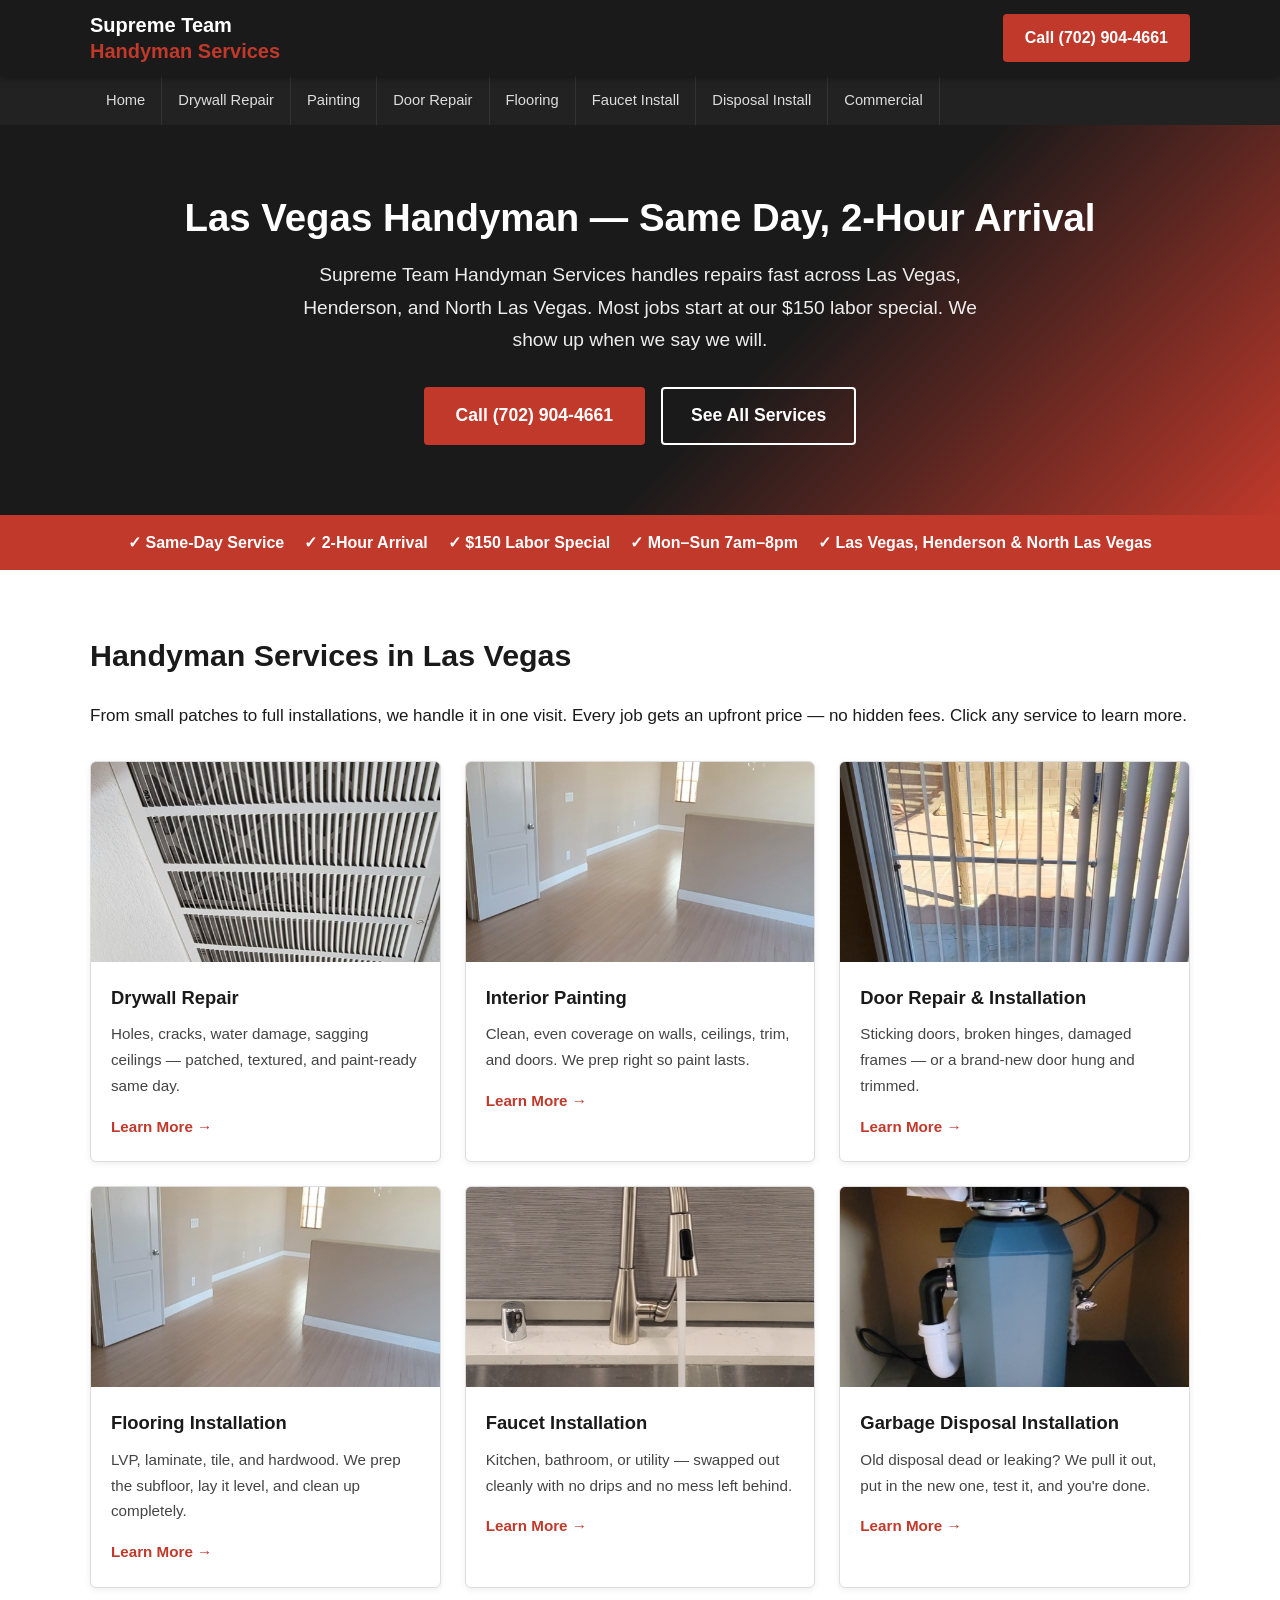
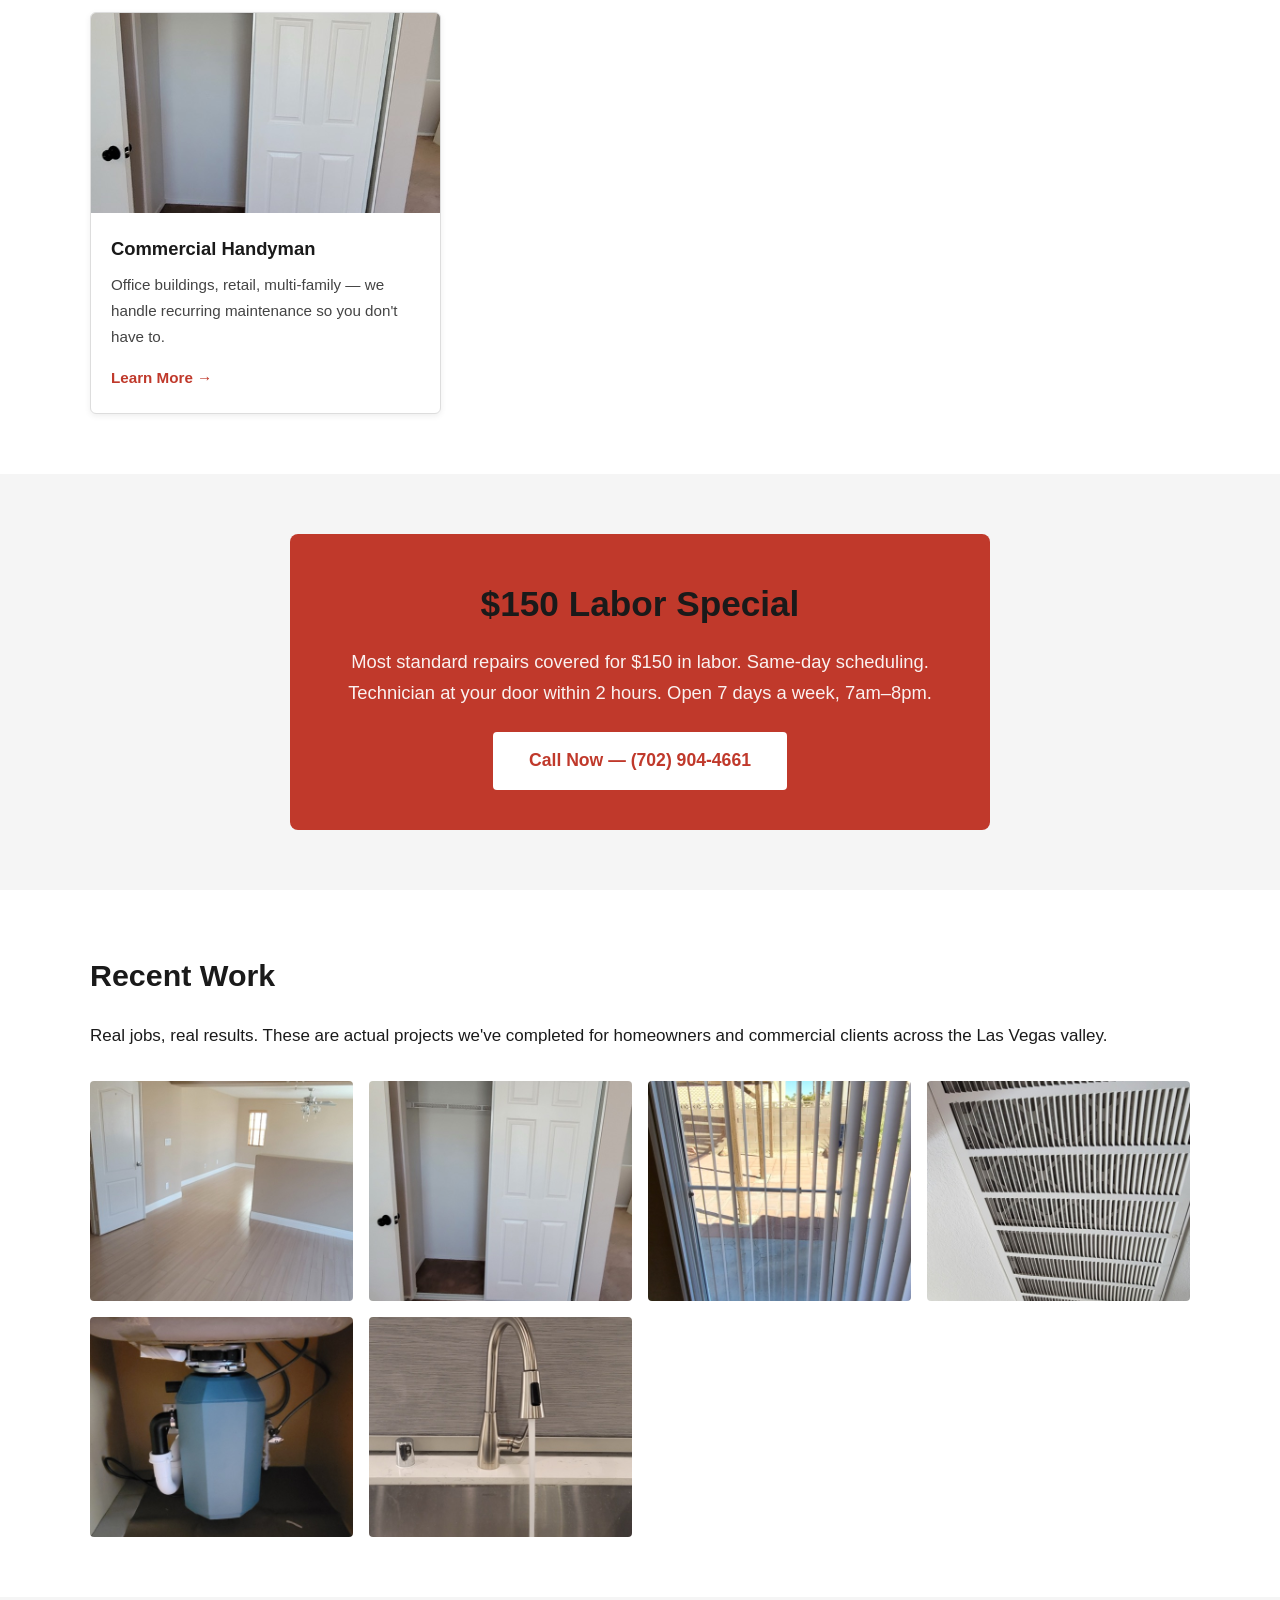
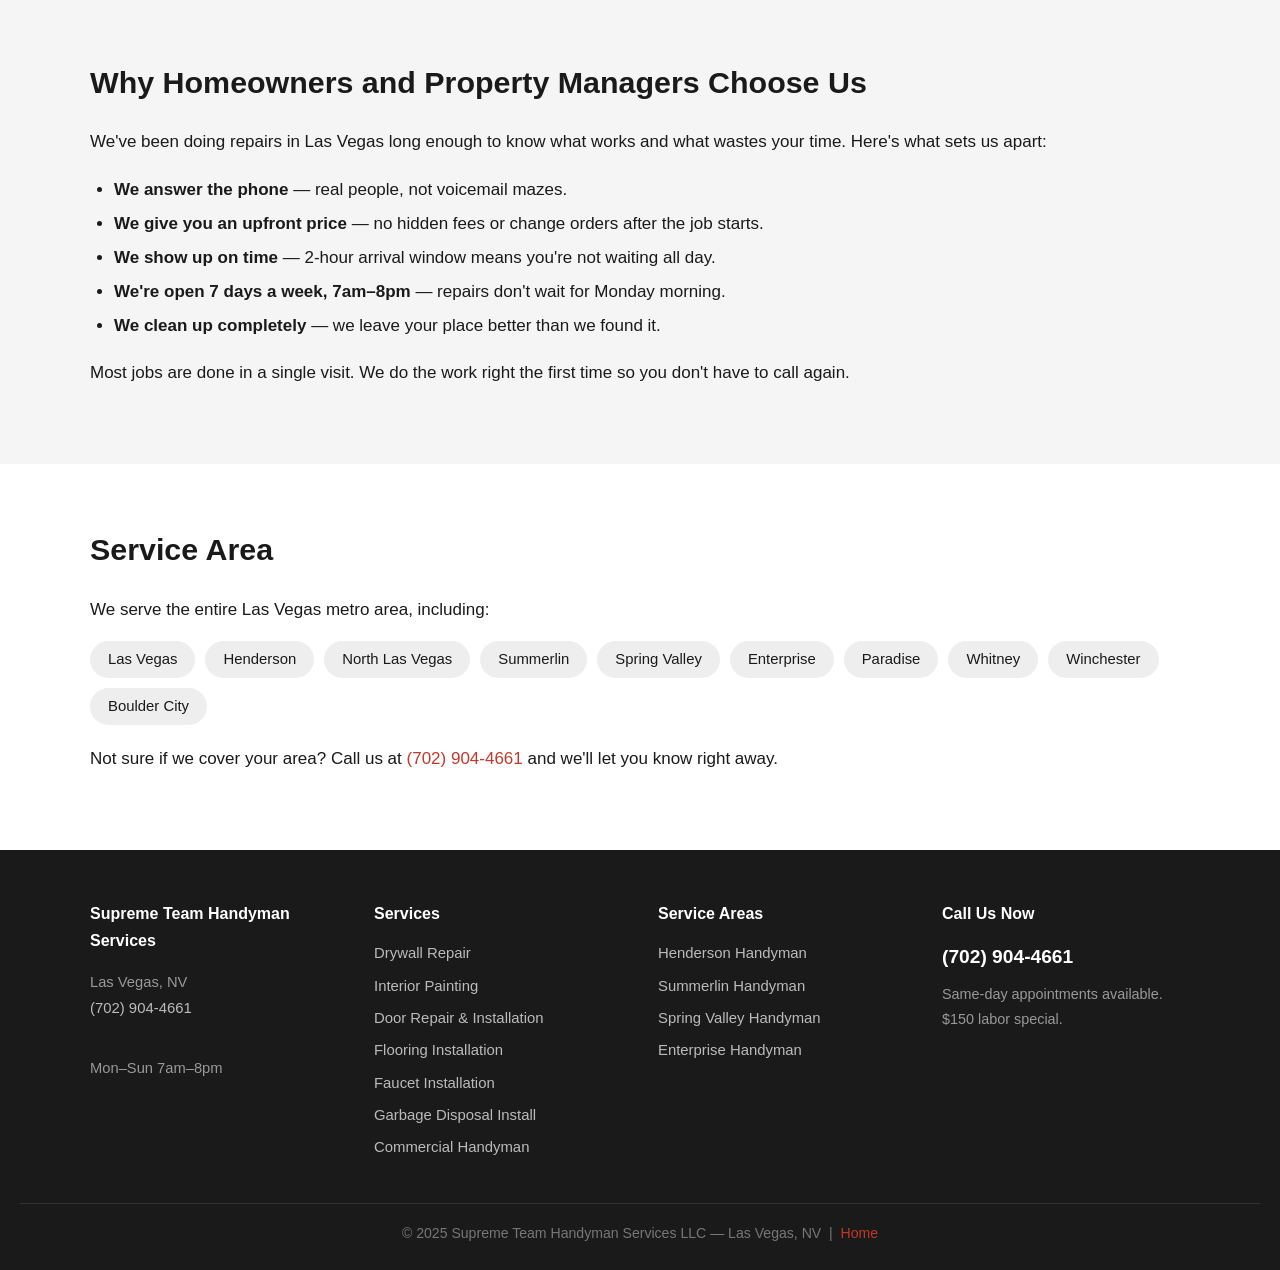
==== commit 33169191: "Add all 11 real job photos, wire into all service pages and homepage — no more placeholders" ====
--- a/index.html
+++ b/index.html
@@ -398,8 +398,7 @@
     <div class="services-grid">
 
       <div class="service-card">
-        <!-- PHOTO PLACEHOLDER: Replace with a real drywall repair job photo. Recommended size: 600×400px. Alt text is already set. -->
-        <div class="service-photo-placeholder">[Photo: Drywall Repair Job — replace with real job photo, 600×400px]</div>
+        <img src="/images/job-hvac-vent-ceiling.jpg" alt="Handyman ceiling vent installation in Las Vegas home" class="service-photo" loading="lazy">
         <div class="card-body">
           <h3>Drywall Repair</h3>
           <p>Holes, cracks, water damage, sagging ceilings — patched, textured, and paint-ready same day.</p>
@@ -408,8 +407,7 @@
       </div>
 
       <div class="service-card">
-        <!-- PHOTO PLACEHOLDER: Replace with a real interior painting job photo. Recommended size: 600×400px. -->
-        <div class="service-photo-placeholder">[Photo: Interior Painting Job — replace with real job photo, 600×400px]</div>
+        <img src="/images/job-flooring-living-room.jpg" alt="Finished flooring and interior work in Las Vegas home" class="service-photo" loading="lazy">
         <div class="card-body">
           <h3>Interior Painting</h3>
           <p>Clean, even coverage on walls, ceilings, trim, and doors. We prep right so paint lasts.</p>
@@ -418,8 +416,7 @@
       </div>
 
       <div class="service-card">
-        <!-- PHOTO PLACEHOLDER: Replace with a real door repair/install job photo. Recommended size: 600×400px. -->
-        <div class="service-photo-placeholder">[Photo: Door Repair / Installation — replace with real job photo, 600×400px]</div>
+        <img src="/images/job-sliding-door-blinds.jpg" alt="Sliding door installation in Las Vegas" class="service-photo" loading="lazy">
         <div class="card-body">
           <h3>Door Repair &amp; Installation</h3>
           <p>Sticking doors, broken hinges, damaged frames — or a brand-new door hung and trimmed.</p>
@@ -428,8 +425,7 @@
       </div>
 
       <div class="service-card">
-        <!-- PHOTO PLACEHOLDER: Replace with a real flooring install job photo. Recommended size: 600×400px. -->
-        <div class="service-photo-placeholder">[Photo: Flooring Installation — replace with real job photo, 600×400px]</div>
+        <img src="/images/job-flooring-living-room.jpg" alt="Laminate flooring installation in Las Vegas living room" class="service-photo" loading="lazy">
         <div class="card-body">
           <h3>Flooring Installation</h3>
           <p>LVP, laminate, tile, and hardwood. We prep the subfloor, lay it level, and clean up completely.</p>
@@ -438,8 +434,7 @@
       </div>
 
       <div class="service-card">
-        <!-- PHOTO PLACEHOLDER: Replace with a real faucet installation job photo. Recommended size: 600×400px. -->
-        <div class="service-photo-placeholder">[Photo: Faucet Installation — replace with real job photo, 600×400px]</div>
+        <img src="/images/job-kitchen-faucet.jpg" alt="Faucet installation in Las Vegas home" class="service-photo" loading="lazy">
         <div class="card-body">
           <h3>Faucet Installation</h3>
           <p>Kitchen, bathroom, or utility — swapped out cleanly with no drips and no mess left behind.</p>
@@ -448,8 +443,7 @@
       </div>
 
       <div class="service-card">
-        <!-- PHOTO PLACEHOLDER: Replace with a real garbage disposal install job photo. Recommended size: 600×400px. -->
-        <div class="service-photo-placeholder">[Photo: Garbage Disposal Install — replace with real job photo, 600×400px]</div>
+        <img src="/images/job-disposal-install.jpg" alt="Garbage disposal installation in Las Vegas home" class="service-photo" loading="lazy">
         <div class="card-body">
           <h3>Garbage Disposal Installation</h3>
           <p>Old disposal dead or leaking? We pull it out, put in the new one, test it, and you're done.</p>
@@ -458,8 +452,7 @@
       </div>
 
       <div class="service-card">
-        <!-- PHOTO PLACEHOLDER: Replace with a real commercial/building maintenance job photo. Recommended size: 600×400px. -->
-        <div class="service-photo-placeholder">[Photo: Commercial Building Maintenance — replace with real job photo, 600×400px]</div>
+        <img src="/images/job-closet-sliding-doors.jpg" alt="Commercial property handyman work in Las Vegas" class="service-photo" loading="lazy">
         <div class="card-body">
           <h3>Commercial Handyman</h3>
           <p>Office buildings, retail, multi-family — we handle recurring maintenance so you don't have to.</p>
@@ -488,14 +481,12 @@
     <h2>Recent Work</h2>
     <p>Real jobs, real results. These are actual projects we've completed for homeowners and commercial clients across the Las Vegas valley.</p>
     <div class="photo-grid">
-      <!-- PHOTO PLACEHOLDER: Add 6 real job photos here. Replace each placeholder div with an <img> tag. -->
-      <!-- Example: <img src="images/job-drywall-01.jpg" alt="Drywall repair completed in Las Vegas home" loading="lazy"> -->
-      <div class="photo-placeholder">[Job Photo 1 — e.g. drywall patch finished, 600×440px]</div>
-      <div class="photo-placeholder">[Job Photo 2 — e.g. painted room before/after, 600×440px]</div>
-      <div class="photo-placeholder">[Job Photo 3 — e.g. new faucet installed, 600×440px]</div>
-      <div class="photo-placeholder">[Job Photo 4 — e.g. door installed, 600×440px]</div>
-      <div class="photo-placeholder">[Job Photo 5 — e.g. flooring laid, 600×440px]</div>
-      <div class="photo-placeholder">[Job Photo 6 — e.g. disposal replaced, 600×440px]</div>
+      <img src="/images/job-flooring-living-room.jpg" alt="Flooring installation completed in Las Vegas home" loading="lazy">
+      <img src="/images/job-closet-sliding-doors.jpg" alt="Closet sliding door installation in Las Vegas" loading="lazy">
+      <img src="/images/job-sliding-door-blinds.jpg" alt="Sliding glass door with blinds — Las Vegas handyman job" loading="lazy">
+      <img src="/images/job-hvac-vent-ceiling.jpg" alt="Ceiling vent installation — Las Vegas handyman service" loading="lazy">
+      <img src="/images/job-disposal-install.jpg" alt="Garbage disposal installed under sink — Las Vegas handyman" loading="lazy">
+      <img src="/images/job-kitchen-faucet.jpg" alt="Kitchen faucet installation in Las Vegas home" loading="lazy">
     </div>
   </div>
 </section>
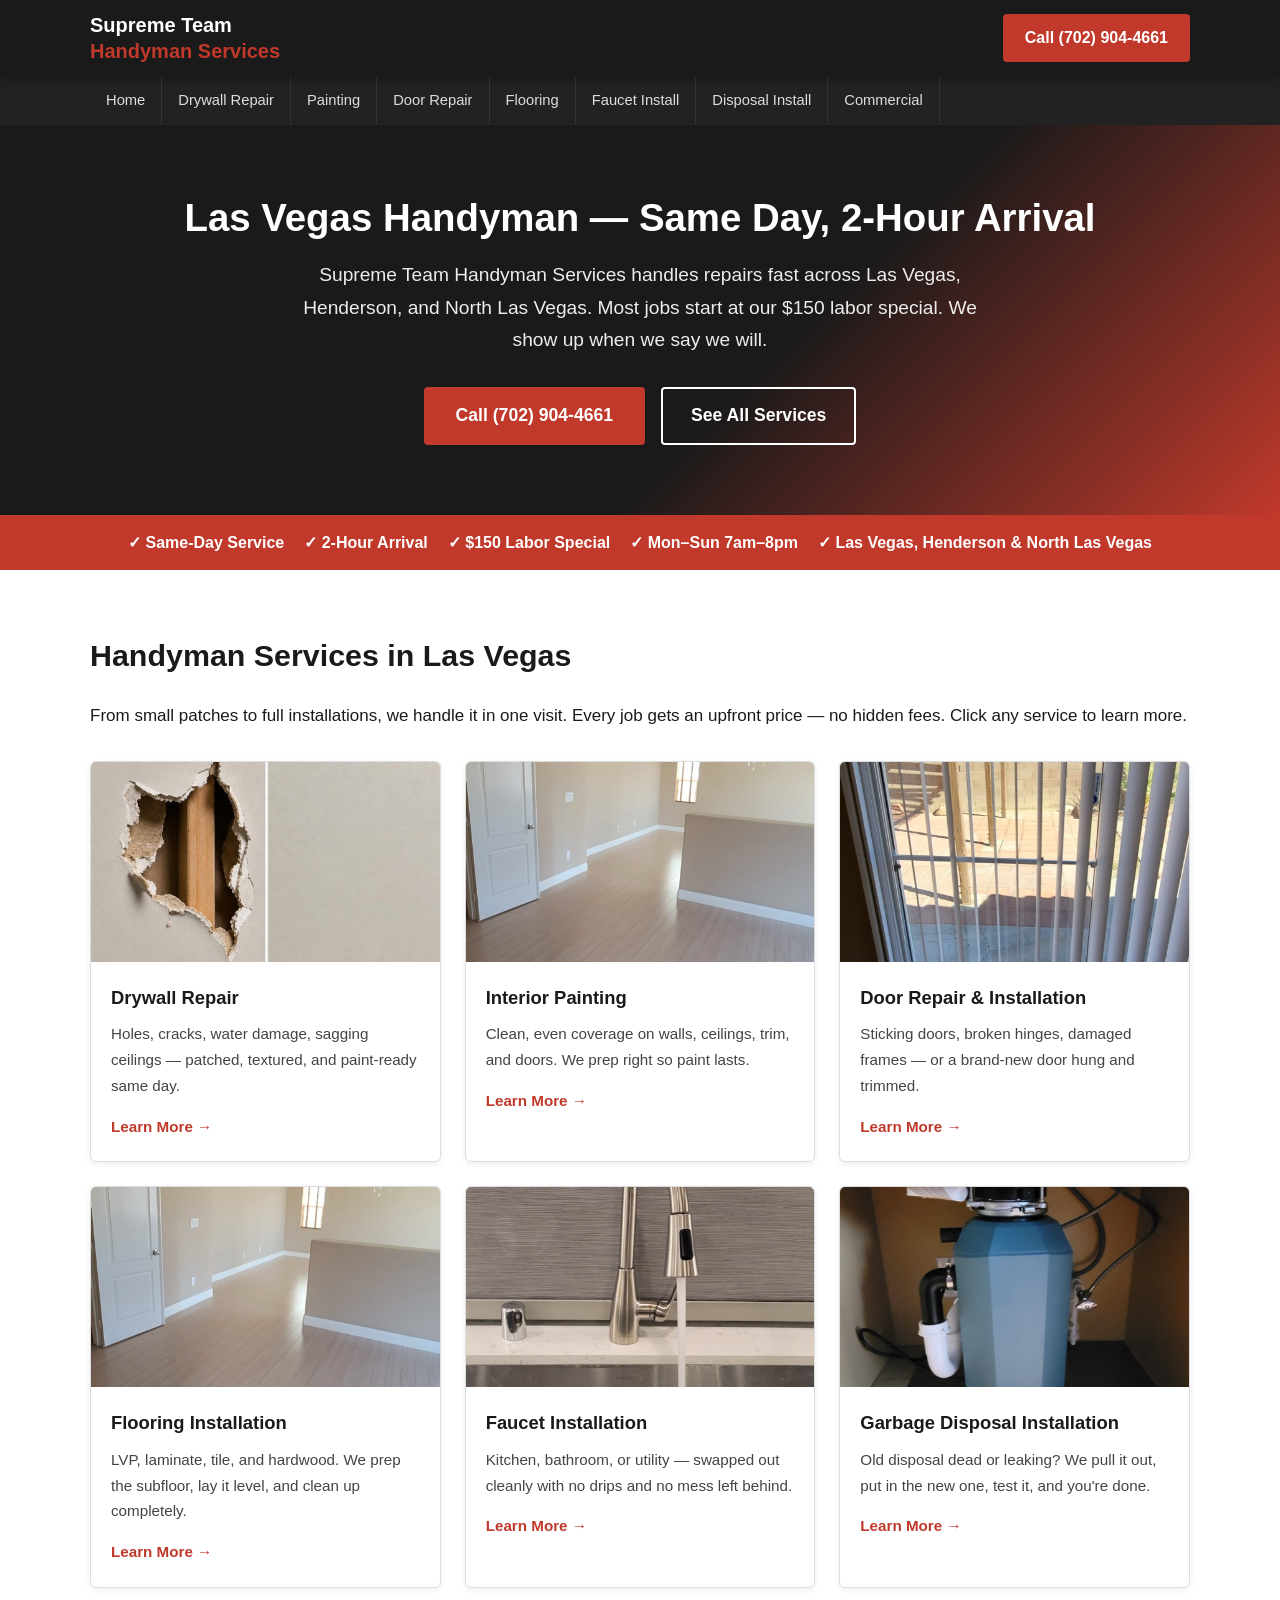
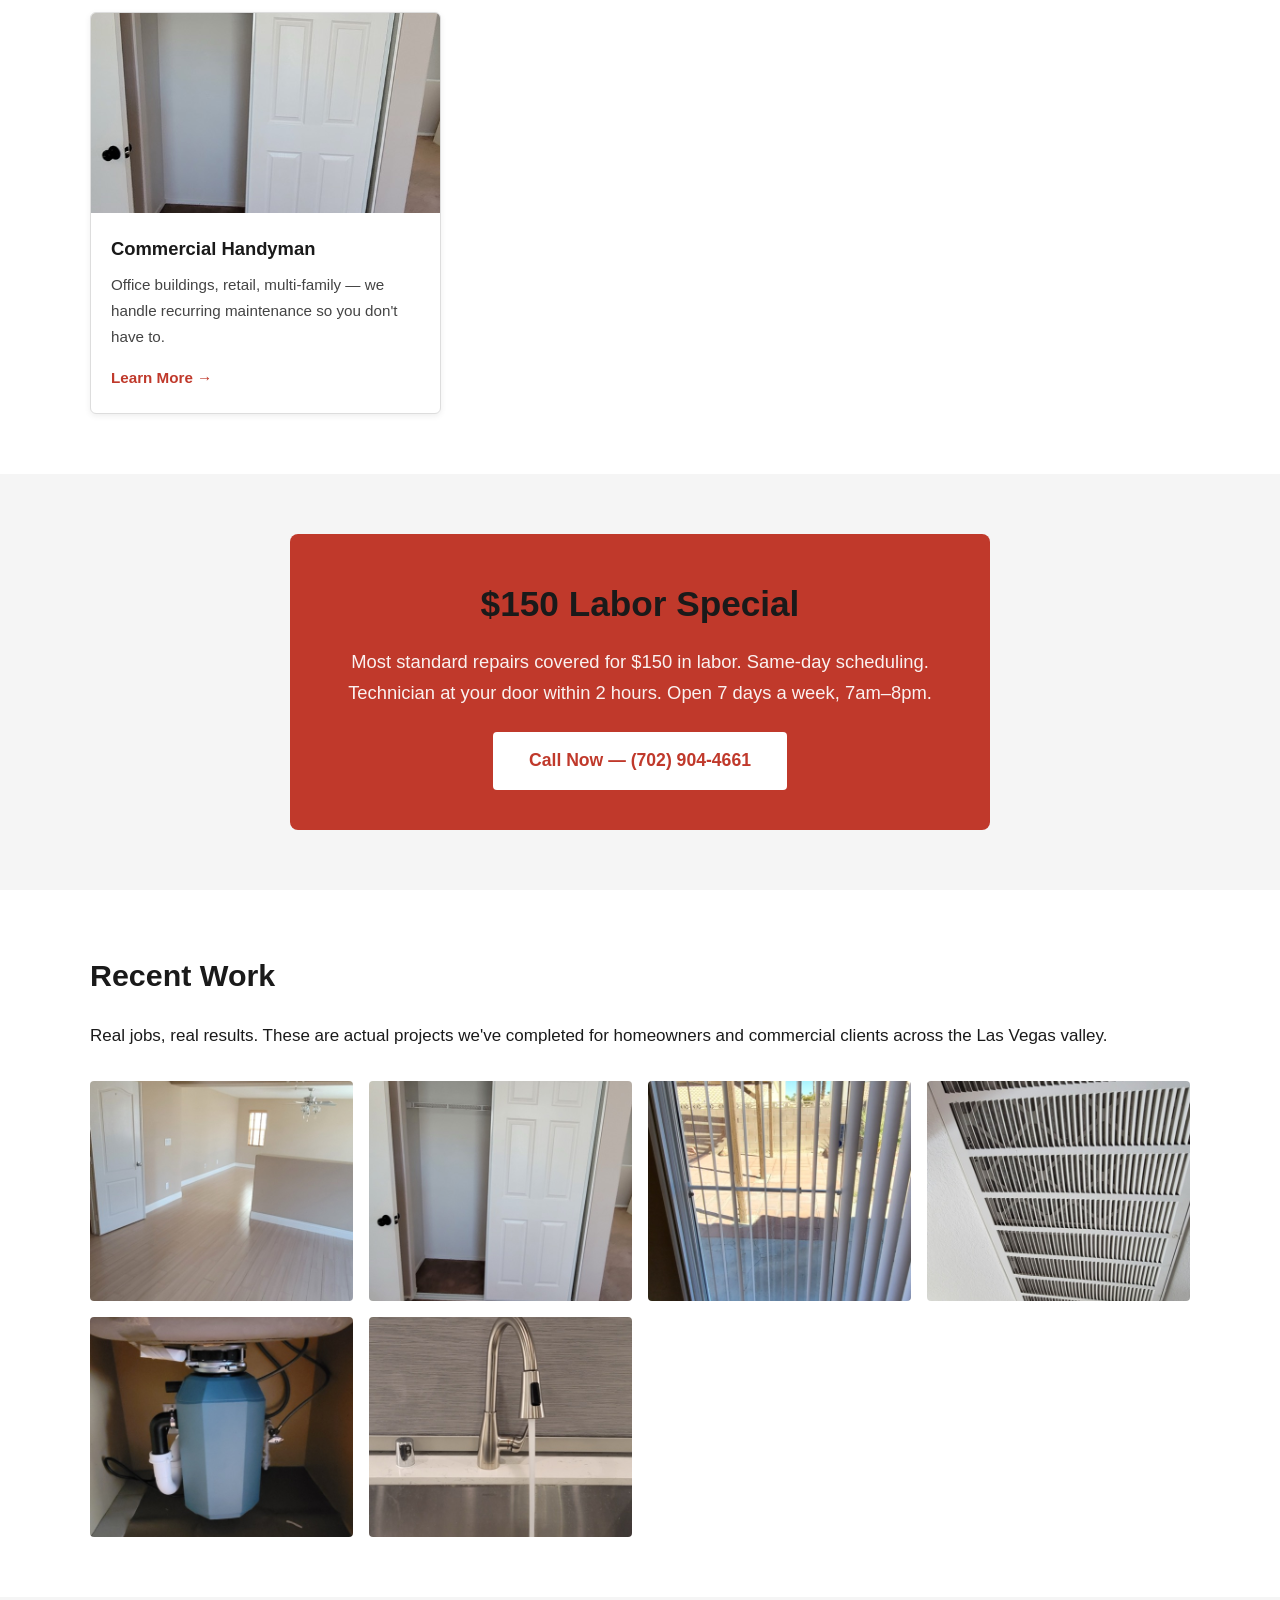
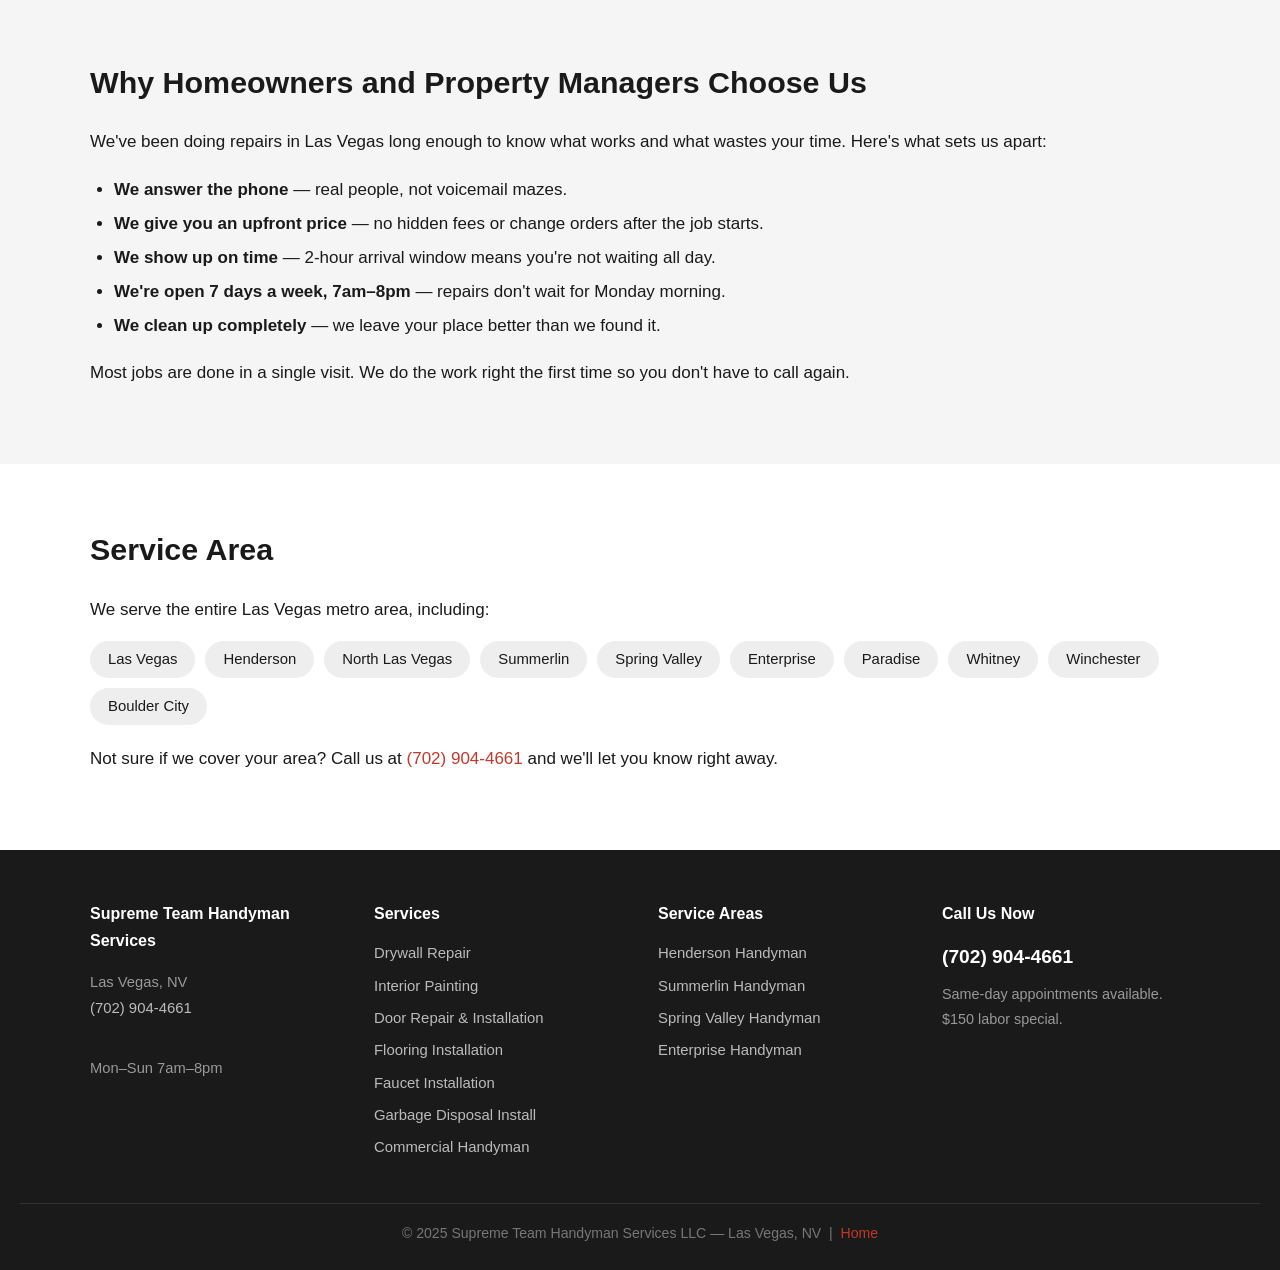
==== commit 2f7d4fa2: "Add drywall before/after photo — wire into drywall page and homepage service card" ====
--- a/index.html
+++ b/index.html
@@ -398,7 +398,7 @@
     <div class="services-grid">
 
       <div class="service-card">
-        <img src="/images/job-hvac-vent-ceiling.jpg" alt="Handyman ceiling vent installation in Las Vegas home" class="service-photo" loading="lazy">
+        <img src="/images/job-drywall-before-after.png" alt="Drywall repair in Las Vegas — before and after" class="service-photo" loading="lazy">
         <div class="card-body">
           <h3>Drywall Repair</h3>
           <p>Holes, cracks, water damage, sagging ceilings — patched, textured, and paint-ready same day.</p>
